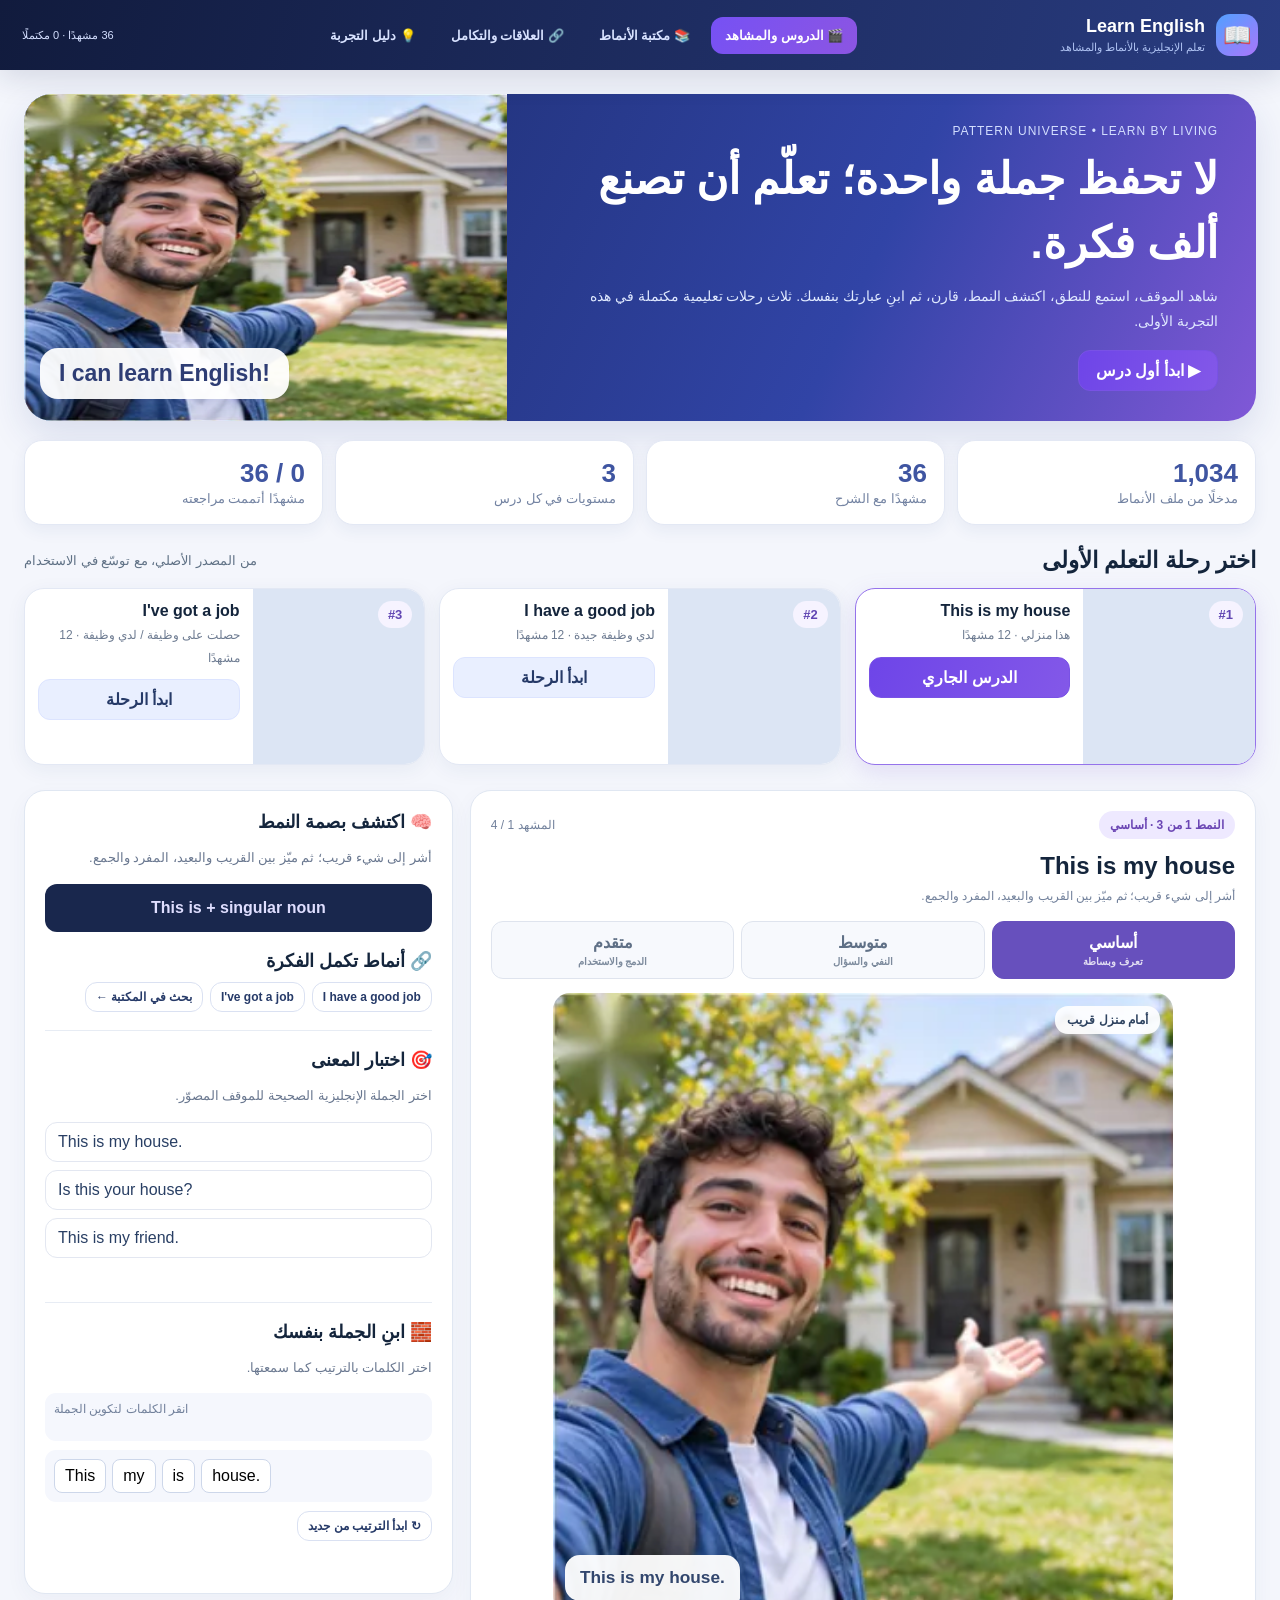
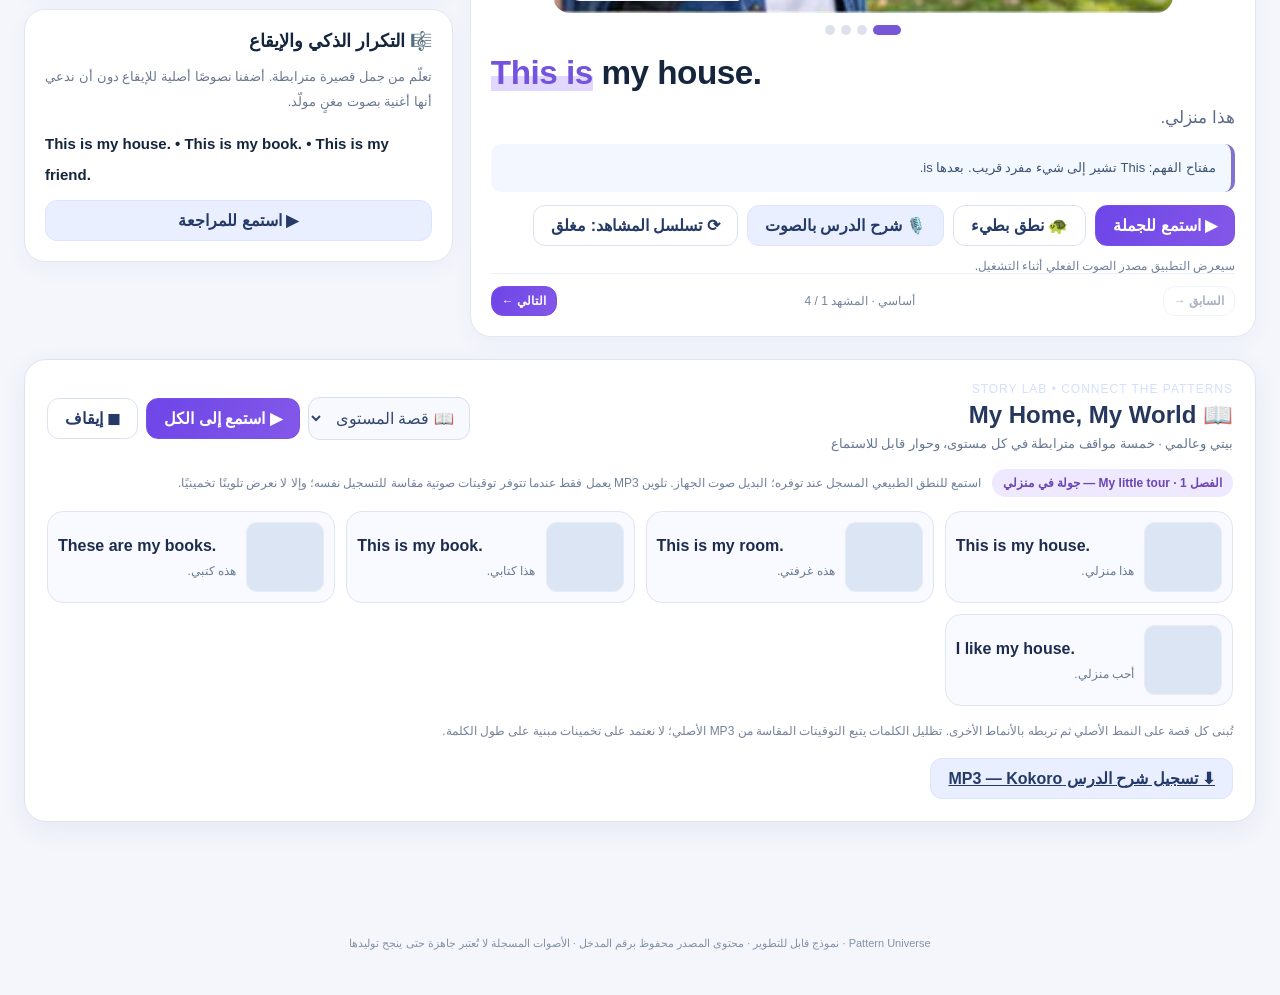
==== learn-english-preview/index.html @ 697a3b91 "Load offscreen reading assistant in public preview" ====
<!doctype html>
<html lang="ar" dir="rtl"><head><meta charset="utf-8"><meta name="viewport" content="width=device-width, initial-scale=1,viewport-fit=cover"><meta name="theme-color" content="#121d43"><meta name="description" content="Learn English through contextual scenes, grammar patterns and natural audio."><title>Learn English | عالم الأنماط والمشاهد</title><link rel="stylesheet" href="styles.css"><link rel="manifest" href="manifest.webmanifest"></head><body>
<header class="topbar"><div class="topinner"><div class="logo"><span class="logoIcon">📖</span><div><b>Learn English</b><small>تعلم الإنجليزية بالأنماط والمشاهد</small></div></div><nav class="nav" aria-label="التنقل"><button data-view="learn" class="active">🎬 الدروس والمشاهد</button><button data-view="catalog">📚 مكتبة الأنماط</button><button data-view="compare">🔗 العلاقات والتكامل</button><button data-view="guide">💡 دليل التجربة</button></nav><div class="headerStats" id="headerStats">نسخة تجريبية · 3 دروس</div></div></header>
<div class="layout">
<section id="view-learn"><div class="hero"><div class="heroText"><div class="kicker">PATTERN UNIVERSE • LEARN BY LIVING</div><h1>لا تحفظ جملة واحدة؛ تعلّم أن تصنع ألف فكرة.</h1><p>شاهد الموقف، استمع للنطق، اكتشف النمط، قارن، ثم ابنِ عبارتك بنفسك. ثلاث رحلات تعليمية مكتملة في هذه التجربة الأولى.</p><button id="heroStart" class="btn primary">▶ ابدأ أول درس</button></div><div class="heroImg"><div class="illus"></div></div></div>
<div class="stats"><div class="stat"><b id="sPatterns">1,034</b><small>مدخلًا من ملف الأنماط</small></div><div class="stat"><b>36</b><small>مشهدًا مع الشرح</small></div><div class="stat"><b>3</b><small>مستويات في كل درس</small></div><div class="stat"><b id="sProgress">0 / 36</b><small>مشهدًا أتممت مراجعته</small></div></div>
<div class="sectionTitle"><h2>اختر رحلة التعلم الأولى</h2><p>من المصدر الأصلي، مع توسّع في الاستخدام</p></div><div id="lessonCards" class="lessonCards"></div>
<section class="study" id="study"><div class="card"><div class="cardpad"><div class="head"><span class="pill" id="lessonBadge">النمط الأول</span><span id="sceneCount" class="muted">المشهد 1 / 4</span></div><h2 id="lessonTitle" lang="en" dir="ltr" style="text-align:right;margin:0 0 5px">This is my house</h2><p class="muted" id="lessonDescription" style="margin:0 0 13px">أشر إلى ما حولك باللغة الإنجليزية.</p>
<div class="depthtabs" id="depthTabs"></div>
<div class="sceneBox"><div class="sceneArt" id="sceneArt" role="img" aria-label="صورة واقعية من الموقف التعليمي"></div><div class="sceneLocation" id="sceneLocation"></div><div class="speechBubble" id="sceneBubble" lang="en"></div></div><div class="sceneDots" id="sceneDots"></div>
<div class="mainSentence" lang="en" dir="ltr" id="sentenceEn"></div><p class="translation" id="sentenceAr"></p><div class="tip" id="sentenceHint"></div>
<div class="actions"><button class="btn primary" id="sceneAudio">▶ استمع للجملة</button><button class="btn" id="slowAudio">🐢 نطق بطيء</button><button class="btn alt" id="explanationAudio">🎙️ شرح الدرس بالصوت</button><button class="btn" id="autoplay">⟳ تسلسل المشاهد: مغلق</button></div><section class="introReadAlong" id="introReadAlong" hidden><strong>🎙️ الشرح الإنجليزي — تابع كل كلمة أثناء الاستماع</strong><p id="explanationEn" lang="en" dir="ltr"></p></section><div class="muted" id="audioStatus" aria-live="polite">سيعرض التطبيق مصدر الصوت الفعلي أثناء التشغيل.</div>
<div class="stepNav"><button class="btn tiny" id="prevScene">السابق →</button><span id="stepLabel">اسمع ثم كوّن</span><button class="btn tiny primary" id="nextScene">← التالي</button></div></div></div>
<div class="rightSide"><section class="card cardpad"><h3>🧠 اكتشف بصمة النمط</h3><p id="lessonInfo"></p><div class="formula" id="formula"></div><h3>🔗 أنماط تكمل الفكرة</h3><div id="relationships" class="relationBox"></div><div class="divider"></div><h3>🎯 اختبار المعنى</h3><p>اختر الجملة الإنجليزية الصحيحة للموقف المصوّر.</p><div id="quiz" class="quizBtns"></div><div class="resultMsg" id="quizFeedback"></div><div class="divider"></div><h3>🧱 ابنِ الجملة بنفسك</h3><p>اختر الكلمات بالترتيب كما سمعتها.</p><div id="answerBank" class="answerBank"></div><div id="tokenBank" class="tokenBank"></div><button class="btn tiny" id="resetWords">↻ ابدأ الترتيب من جديد</button><div id="builderFeedback" class="resultMsg"></div></section><section class="card cardpad"><h3>🎼 التكرار الذكي والإيقاع</h3><p>تعلّم من جمل قصيرة مترابطة. أضفنا نصوصًا أصلية للإيقاع دون أن ندعي أنها أغنية بصوت مغنٍ مولّد.</p><div lang="en" dir="ltr" style="font-size:15px;font-weight:800;line-height:2.1" id="reviewLines"></div><button id="reviewAudio" class="btn alt" style="width:100%;margin-top:9px">▶ استمع للمراجعة</button></section></div>
</section>
<section class="storyJourney" id="storyJourney" aria-labelledby="storyHeading">
  <div class="storyHeader"><div><div class="kicker">STORY LAB • CONNECT THE PATTERNS</div><h2 id="storyHeading">📖 قصة النمط الحي</h2><p id="storySummary">اختر مشهدًا أو استمع إلى القصة كاملة.</p></div>
  <div class="storyTools"><select id="storyMode" aria-label="نوع النص"><option value="story">📖 قصة المستوى</option><option value="dialogue">🎭 حوار تفاعلي</option></select><button id="storyAll" class="btn primary">▶ استمع إلى الكل</button><button id="storyStop" class="btn" aria-label="إيقاف القصة">◼ إيقاف</button></div></div>
  <div class="storyInfo"><span id="storyChapter" class="pill">فصل القصة</span><span id="storyAudioState" class="muted">نستخدم تسجيلات Kokoro؛ تزامن الكلمة يُعرض فقط حين تتوفر توقيتات مستخرجة من الصوت الفعلي.</span></div>
  <div class="storyList" id="storyList"></div><p class="storyFoot">تُبنى كل قصة على النمط الأصلي ثم تربطه بالأنماط الأخرى. تظليل الكلمات يتبع التوقيتات المقاسة من MP3 الأصلي؛ لا نعتمد على تخمينات مبنية على طول الكلمة.</p>
  <div class="storyDownload"><a id="introDownload" class="btn alt" href="#" download>⬇ تسجيل شرح الدرس MP3 — Kokoro</a></div>
</section></section>
<section id="view-catalog" class="hidden"><div class="sectionTitle"><div><h2>📚 المكتبة الذكية للأنماط</h2><p>بحث بالكلمة أو القاعدة أو الرقم، وتصفية بالموضوع والعمق. التصنيف أولي وقابل للتصحيح.</p></div></div><div class="catalogTools"><input id="search" type="search" placeholder="اكتب: have, want, condition, رقم 20 ..." aria-label="ابحث عن جملة أو نمط"><select id="categorySelect" aria-label="التصنيف"><option value="">كل التصنيفات</option></select><select id="depthSelect" aria-label="العمق"><option value="">جميع مستويات العمق</option><option value="basic">أساسي</option><option value="intermediate">متوسط</option><option value="advanced">متقدم</option></select></div><div id="categoryChips" class="categoryChips"></div><div class="head"><label style="font-size:13px"><input type="checkbox" id="uniqueOnly"> إخفاء التكرارات المتطابقة</label><span id="resultCount" class="muted"></span></div><div id="catalogGrid" class="catalogGrid"></div><div style="margin:17px;text-align:center"><button id="showMore" class="btn">عرض المزيد من الأنماط</button></div></section>
<section id="view-compare" class="hidden"><div class="sectionTitle"><h2>🔗 شاهد كيف تتكامل الأنماط</h2><p>التراكيب ليست جزرًا منفصلة</p></div><div id="connectGrid" class="connectGrid"></div></section>
<section id="view-guide" class="hidden"><div class="sectionTitle"><h2>💡 كيف تستخدم التجربة؟</h2></div><div class="card cardpad"><h3>من الموقف إلى القدرة على التعبير</h3><p>ابدأ بمشهد أساسي، واستمع إلى الجملة والتفسير الإنجليزي، ثم انتقل إلى المستوى المتوسط لرؤية النفي والسؤال والمقارنة. في المستوى المتقدم تعرّف على دمج الأنماط في جمل أخرى. بعد ذلك افتح المكتبة للانتقال بحسب الكلمة المفتاحية أو التصنيف أو عمق الجملة.</p><p class="hintline">مهم: الدروس الثلاثة محتوى تعليمي مؤلف ومراجع مبدئيًا لهذه التجربة. أما مستويات العمق والوسوم في مكتبة المصدر كلها فهي آلية تقريبية وليست تصنيف CEFR معتمدًا. عند توليد مقاطع Kokoro عبر GitHub Actions، يستخدم التطبيق MP3 المسجل تلقائيًا؛ وإلى أن تتوفر، يستخدم صوت المتصفح ويصرّح بذلك.</p><h3>معايير إنتاج النسخة الكاملة</h3><p>كل نمط أصلي → أهداف وشرح مختصر → مشاهد متعددة مع صور بأبعاد ثابتة → فرق عن الأنماط المجاورة → أمثلة سياقية → مشهد محادثة → أسئلة واختبار إنتاج مستقل → مراجعة صوتية ثم تكرار متباعد.</p></div></section></div>
<footer class="footer">Pattern Universe · نموذج قابل للتطوير · محتوى المصدر محفوظ برقم المدخل · الأصوات المسجلة لا تُعتبر جاهزة حتى ينجح توليدها</footer>
<dialog id="patternDialog"><div class="dialogbody"><div class="head"><span class="pill" id="modalId"></span><button class="btn tiny" id="modalClose" aria-label="إغلاق">✕</button></div><h2 id="modalEn" lang="en"></h2><p id="modalRule"></p><div id="modalTags" class="categoryChips"></div><div id="modalNeighbors" class="relationBox" style="margin:10px 0 16px;display:block;line-height:2.5"></div><div class="actions"><button class="btn primary" id="modalSpeak">▶ استمع</button><button class="btn" id="modalRelated">🔗 اذهب للدرس المرتبط</button></div><p class="note">الشرح الإنجليزي في هذه النافذة من ملف المصدر الأصلي، وقد يحتاج تدقيقًا لغويًا.</p></div></dialog>
<div id="toast" role="status"></div><script src="assets/audio-bundles/this-basics.js"></script><script src="assets/audio-bundles/this-stories12.js"></script><script src="assets/audio-bundles/this-stories3-dialogue.js"></script><script src="assets/audio-bundles/have-basics.js"></script><script src="assets/audio-bundles/have-stories12.js"></script><script src="assets/audio-bundles/have-stories3-dialogue.js"></script><script src="assets/audio-bundles/got-basics.js"></script><script src="assets/audio-bundles/got-stories12.js"></script><script src="assets/audio-bundles/got-stories3-dialogue.js"></script><script defer src="readalong-assist.js"></script><script type="module" src="app.js"></script></body></html>
---- learn-english-preview/styles.css ----
:root{--bg:#f4f6fc;--ink:#14253c;--sub:#5f7185;--navy:#121d43;--purple:#7148ee;--blue:#4779f5;--line:#e3e8f4;--mint:#e5f9ee;--gold:#fff2cd}
*{box-sizing:border-box}html{scroll-behavior:smooth}body{margin:0;background:var(--bg);font-family:Tahoma,'Segoe UI',Arial,sans-serif;color:var(--ink)}button,input,select{font:inherit}button{cursor:pointer}button:disabled{opacity:.4;cursor:not-allowed}button:focus-visible,input:focus-visible,select:focus-visible{outline:3px solid #82bcfc;outline-offset:3px}a{color:inherit}p{line-height:1.85}.topbar{background:linear-gradient(105deg,#111b3d,#293c81);color:#fff;position:sticky;top:0;z-index:50;box-shadow:0 8px 30px #15264c24}.topinner{max-width:1470px;margin:auto;display:flex;align-items:center;gap:18px;min-height:70px;padding:8px 22px}.logo{display:flex;gap:11px;align-items:center;white-space:nowrap}.logoIcon{display:grid;place-items:center;background:linear-gradient(140deg,#51a0ff,#aa76fb);width:42px;height:42px;border-radius:14px;font-size:23px}.logo b{font-size:18px;display:block}.logo small{font-size:11px;color:#adc1f1}.nav{display:flex;gap:7px;flex:1;justify-content:center;flex-wrap:wrap}.nav button{color:#d8e2ff;background:transparent;border:0;padding:11px 14px;border-radius:12px;font-size:13px;font-weight:700}.nav button.active,.nav button:hover{background:linear-gradient(120deg,#7651f4,#8c55e2);color:white}.headerStats{font-size:11px;color:#d4dfff;text-align:center}.layout{max-width:1440px;margin:auto;padding:24px 24px 85px}.hero{display:grid;grid-template-columns:1.2fr .8fr;gap:25px;border-radius:28px;background:linear-gradient(115deg,#17275d,#3144a6 67%,#8058d7);color:white;overflow:hidden;min-height:225px;margin-bottom:19px;box-shadow:0 15px 37px #23368a20}.heroText{padding:30px 38px}.kicker{font-size:12px;letter-spacing:1px;color:#d4dfff}.hero h1{font-size:clamp(27px,3.6vw,44px);line-height:1.45;margin:9px 0}.hero p{margin:4px 0 15px;color:#e0eaff;font-size:14px}.heroImg{position:relative;overflow:hidden;min-height:170px;background:linear-gradient(140deg,#8f84e6,#8cb5ec)}.heroImg:after{content:'I can learn English!';position:absolute;bottom:22px;left:16px;padding:12px 19px;font-size:23px;font-weight:900;background:#fffffff0;color:#2e3d74;border-radius:18px;box-shadow:0 12px 30px #283b8b39;direction:ltr}.heroImg .illus{width:100%;height:100%;background-image:url('assets/scenes.svg');background-size:400% 300%;background-position:0% 0%}.btn{border:1px solid #dae1f2;background:#fff;padding:10px 17px;border-radius:12px;color:#263a68;font-weight:700;display:inline-flex;align-items:center;justify-content:center;gap:7px;transition:transform .15s,background .15s}.btn:hover{transform:translateY(-1px);background:#f1f4fe}.btn.primary{background:linear-gradient(110deg,#6e45e8,#8358e8);color:white;border-color:#7952e5}.btn.alt{background:#e9efff;border-color:#dce4ff}.btn.tiny{padding:7px 10px;font-size:12px}.btn.on{background:#e7faef;border-color:#64c59c;color:#20634b}.stats{display:grid;grid-template-columns:repeat(4,1fr);gap:12px;margin-bottom:22px}.stat{background:#fff;border:1px solid var(--line);border-radius:18px;padding:17px;box-shadow:0 6px 16px #273d7810}.stat b{font-size:26px;display:block;color:#3f55a1}.stat small{color:#7383a2}.sectionTitle{display:flex;justify-content:space-between;gap:12px;align-items:center;margin:22px 0 14px}.sectionTitle h2{font-size:23px;margin:0}.sectionTitle p{margin:0;color:var(--sub);font-size:13px}.lessonCards{display:grid;grid-template-columns:repeat(3,1fr);gap:14px;margin-bottom:25px}.lessonCard{background:#fff;border:1px solid var(--line);border-radius:20px;overflow:hidden;transition:.2s;box-shadow:0 5px 20px #253e7410}.lessonCard.active{border-color:#9573eb;box-shadow:0 8px 25px #8767cf2c}.lessonCard:hover{transform:translateY(-2px)}.lessonCard .thumb{height:130px;background-image:url('assets/scenes.svg');background-size:400% 300%;position:relative}.lessonCard .n{position:absolute;top:12px;right:12px;background:#f6f3ff;color:#6146b3;border-radius:999px;padding:6px 10px;font-size:13px;font-weight:900}.lessonCard .copy{padding:14px 17px}.lessonCard b{font-size:18px;display:block;direction:ltr;text-align:right}.lessonCard p{margin:4px 0 10px;color:#6d7b91;font-size:12px}.lessonCard button{width:100%}.study{display:grid;grid-template-columns:minmax(0,1.32fr) minmax(315px,.72fr);gap:17px;align-items:start}.card{background:#fff;border:1px solid #e0e7f2;border-radius:21px;overflow:hidden;box-shadow:0 7px 22px #263e6f0b}.cardpad{padding:20px}.head{display:flex;justify-content:space-between;gap:10px;align-items:center;flex-wrap:wrap;margin-bottom:13px}.pill{background:#eee9ff;color:#6b46b4;font-size:12px;font-weight:900;padding:7px 11px;border-radius:999px}.muted{color:#71809b;font-size:12px}.depthtabs{display:grid;grid-template-columns:repeat(3,1fr);gap:7px;margin:0 0 14px}.depthtabs button{border:1px solid #dfe4ee;background:#f7f9fd;color:#5f7086;border-radius:12px;padding:11px 8px;font-weight:900}.depthtabs button.active{background:#6750bd;color:white;border-color:#6750bd}.depthtabs button small{display:block;margin-top:4px;font-size:10px;opacity:.8}.sceneBox{position:relative;overflow:hidden;border-radius:17px;aspect-ratio:3/2;background:#dde5f6}.sceneArt{background-image:url('assets/scenes.svg');background-size:400% 300%;width:100%;height:100%;transition:background-position .35s}.speechBubble{position:absolute;bottom:12px;left:12px;max-width:74%;padding:10px 15px;border-radius:15px 15px 3px 15px;background:#fffffff2;color:#32466d;font-size:clamp(13px,1.35vw,19px);font-weight:900;direction:ltr;box-shadow:0 6px 20px #1023423a;line-height:1.5}.sceneLocation{position:absolute;top:13px;right:13px;background:#ffffffe8;color:#2f4461;padding:7px 12px;border-radius:13px;font-size:12px;font-weight:800}.sceneDots{display:flex;gap:6px;justify-content:center;margin:12px 0}.sceneDots button{border:0;background:#dce1ec;width:10px;height:10px;border-radius:999px;padding:0}.sceneDots button.active{background:#7757d8;width:28px}.mainSentence{font-size:clamp(23px,2.6vw,34px);line-height:1.55;font-weight:900;direction:ltr;text-align:left;margin:6px 0 4px;letter-spacing:-.5px}.focus{color:#7453de;background:linear-gradient(transparent 60%,#e2d7ff 60%)}.translation{color:#5d6b89;font-size:17px;margin:0 0 10px}.tip{background:#f3f7ff;border-right:4px solid #8272d2;padding:12px 15px;border-radius:10px;line-height:1.9;color:#3e5372;font-size:13px}.actions{display:flex;flex-wrap:wrap;gap:9px;margin:13px 0}.stepNav{display:flex;justify-content:space-between;align-items:center;gap:10px;border-top:1px solid #ebeff7;padding-top:12px}.stepNav span{font-size:12px;color:#7585a0}.rightSide{display:grid;gap:15px}.rightSide h3{font-size:18px;margin:0 0 10px}.rightSide p{font-size:13px;color:#6a7890;line-height:1.9}.formula{direction:ltr;text-align:center;padding:15px;background:#19274d;color:#dfdeff;border-radius:12px;font-weight:800;margin:8px 0 18px}.relationBox{display:flex;flex-wrap:wrap;gap:7px}.relationBox button{font-size:13px}.divider{height:1px;background:#e7ecf4;margin:18px 0}.quizBtns{display:grid;gap:8px}.quizBtns button{text-align:left;direction:ltr;border:1px solid #e3e7f1;border-radius:12px;padding:10px 12px;background:white;color:#293f64}.quizBtns button.good{background:#e8fbee;border-color:#56b889}.quizBtns button.bad{background:#fff0ed;border-color:#da8077}.tokenBank,.answerBank{min-height:48px;display:flex;flex-wrap:wrap;gap:6px;direction:ltr;padding:9px;border-radius:11px;background:#f5f7fd;margin-bottom:9px}.tokenBank button,.answerBank button{border:1px solid #cdd7ea;background:white;border-radius:8px;padding:7px 10px;direction:ltr}.answerBank button{background:#e5f8ed}.resultMsg{min-height:20px;color:#22865d;font-size:13px;font-weight:800;margin:6px 0}.catalogTools{display:grid;grid-template-columns:2fr repeat(2,1fr);gap:12px}.catalogTools select,.catalogTools input{width:100%;padding:13px 15px;border:1px solid #d8dfee;border-radius:13px;background:#fff;color:#304364}.categoryChips{display:flex;gap:7px;flex-wrap:wrap;margin:13px 0}.categoryChips button{border:1px solid #dfe5f2;background:#fff;border-radius:100px;font-size:12px;padding:8px 13px;color:#506587}.categoryChips button.active{background:#6f4edb;color:white;border-color:#6f4edb}.catalogGrid{display:grid;grid-template-columns:repeat(2,1fr);gap:12px}.patternItem{background:#fff;border:1px solid #e1e7f3;border-radius:17px;padding:15px;display:grid;gap:7px}.patternItem h3{font-size:17px;direction:ltr;text-align:left;margin:0}.patternItem p{margin:0;color:#71809a;font-size:12px;line-height:1.65}.patternItem .tags{display:flex;flex-wrap:wrap;gap:5px}.patternItem .tags span{padding:4px 7px;border-radius:8px;background:#f0f2fa;font-size:10px;color:#526282}.patternItem .buttons{display:flex;gap:7px;flex-wrap:wrap;margin-top:5px}.deepTag{display:inline-block;font-size:10px;border-radius:12px;padding:3px 9px;background:#e8f8f1;color:#276b51}.deepTag.advanced{background:#f5eafa;color:#784490}.deepTag.intermediate{background:#fff2d5;color:#8b6a1c}.empty{text-align:center;padding:50px;color:#74839b;background:white;border:1px dashed #c5d0e4;border-radius:16px}.connectGrid{display:grid;grid-template-columns:repeat(3,1fr);gap:14px}.connectItem{background:white;padding:23px;border:1px solid var(--line);border-radius:18px}.connectItem .equation{direction:ltr;text-align:center;font-size:18px;font-weight:900;margin:16px 0;color:#654fc8}.connectItem p{font-size:13px;color:#62718a}.hidden{display:none!important}dialog{border:1px solid #d6ddf2;border-radius:19px;padding:0;width:min(650px,calc(100vw - 26px));box-shadow:0 25px 100px #1626505e}dialog::backdrop{background:#13254991}.dialogbody{padding:26px}dialog h2{margin:0 0 6px;direction:ltr;text-align:left;font-size:22px}.note{font-size:12px;color:#7b879d}.hintline{background:#fff7e3;padding:13px;border-radius:12px;color:#796534;font-size:12px;line-height:1.85}.footer{max-width:1440px;margin:auto;padding:0 24px 45px;text-align:center;color:#8492a7;font-size:11px}#toast{position:fixed;z-index:101;bottom:22px;left:50%;transform:translateX(-50%);background:#182b53;color:white;border-radius:13px;padding:12px 20px;box-shadow:0 10px 30px #14254a4d;display:none;max-width:90vw}#toast.show{display:block}@media(max-width:1000px){.nav button{padding:9px 10px}.study{grid-template-columns:1fr}.catalogGrid{grid-template-columns:1fr}.hero{grid-template-columns:1fr .5fr}}@media(max-width:680px){.topinner{padding:9px 12px;gap:8px;flex-wrap:wrap}.logo b{font-size:15px}.logo small{font-size:9px}.headerStats{margin-right:auto}.nav{order:3;width:100%;flex-wrap:nowrap;overflow-x:auto;justify-content:flex-start}.nav button{white-space:nowrap;font-size:11px;padding:9px 11px}.layout{padding:12px 12px 60px}.hero{grid-template-columns:1fr;margin-bottom:12px;min-height:0}.heroText{padding:22px}.hero h1{font-size:26px}.heroImg{height:140px;min-height:140px}.stats{grid-template-columns:repeat(2,1fr);gap:8px}.stat{padding:12px}.stat b{font-size:23px}.lessonCards{grid-template-columns:1fr;gap:10px}.lessonCard{display:grid;grid-template-columns:115px 1fr;min-height:115px}.lessonCard .thumb{height:100%}.lessonCard .copy{padding:12px}.lessonCard b{font-size:15px}.sectionTitle h2{font-size:18px}.sectionTitle p{font-size:10px}.cardpad{padding:15px}.mainSentence{font-size:23px}.sceneBox{aspect-ratio:3/2}.speechBubble{font-size:13px;max-width:77%}.catalogTools{grid-template-columns:1fr 1fr}.catalogTools input{grid-column:1/-1}.connectGrid{grid-template-columns:1fr}.actions .btn{flex:1;font-size:12px;padding:11px 8px}.card h3{font-size:17px}.footer{padding:0 12px 28px}}

.keywordRow{padding-top:2px}.keyChip{font:inherit;font-size:11px;background:#f7edff;border:1px solid #e6d9fc;color:#6142a4;border-radius:8px;padding:5px 8px;direction:ltr}.keyChip:hover{background:#e9defc}.relationBox [data-neighbor]{margin:3px 3px}


/* Story Studio v2 */
.storyJourney{margin:22px 0 30px;background:#fff;border:1px solid #dce3f1;border-radius:22px;box-shadow:0 8px 28px #20335a10;padding:22px}
.storyHeader{display:flex;gap:14px;justify-content:space-between;align-items:center;flex-wrap:wrap}
.storyHeader h2{margin:5px 0 4px;font-size:24px;color:#26375e}
.storyHeader p{margin:0;color:#66768e;font-size:13px;line-height:1.7}
.storyTools{display:flex;align-items:center;gap:8px;flex-wrap:wrap}
.storyTools select{border:1px solid #d8def0;border-radius:12px;padding:11px;font:inherit;color:#34456f;background:#f8f9fe}
.storyInfo{display:flex;gap:11px;align-items:center;flex-wrap:wrap;margin:14px 0}
.storyList{display:grid;grid-template-columns:repeat(auto-fit,minmax(240px,1fr));gap:11px}
.storyLine{display:flex;gap:10px;align-items:center;text-align:right;border:1px solid #dfe5f1;border-radius:16px;padding:10px;background:#f9faff;color:#1d2c4d;cursor:pointer;transition:background .2s,box-shadow .2s;font-family:inherit;min-height:92px}
.storyLine:hover{background:#f2eeff;border-color:#a996dc}
.storyLine.playing{border-color:#7d62c7;background:#f0eaff;box-shadow:0 4px 18px #6e4db326}
.storyMini{flex:0 0 78px;height:70px;border-radius:11px;background-image:url('assets/scenes.svg');background-size:400% 300%;background-color:#d9e4f5}
.storyText{flex:1;min-width:0;display:grid;gap:4px}
.storyEnglish{direction:ltr;text-align:left;font-size:16px;font-weight:800;line-height:1.6}
.storyArabic{color:#687b92;font-size:12px;line-height:1.65}
.storySpeaker{color:#7655c2;font-size:11px;font-weight:900}
.speakingWord{color:#6f42c1;background:#e5d9ff;border-radius:4px;padding:0 2px;box-shadow:0 0 0 2px #e5d9ff}
.storyFoot{font-size:12px;color:#768399;line-height:1.8;margin:15px 0}
.storyDownload{display:flex;gap:10px;flex-wrap:wrap}
@media(max-width:680px){.storyJourney{padding:13px;margin:14px 0}.storyHeader h2{font-size:20px}.storyTools{width:100%}.storyTools select{flex:1}.storyList{grid-template-columns:1fr}.storyMini{flex-basis:68px;height:64px}}

/* Photo-first learning: real situations, with original SVG available offline. */
.heroImg .illus{background-image:url('assets/real-scenes/this-scenes.webp'),url('assets/scenes.svg');background-size:400% 300%,400% 300%;background-position:0% 0%,0% 0%;background-repeat:no-repeat}
.sceneArt{cursor:pointer;transition:transform .45s ease,filter .45s ease;transform-origin:center;filter:saturate(1.08)}
.sceneArt:hover,.sceneArt:focus-visible{transform:scale(1.035);filter:saturate(1.16)}
.sceneBox:focus-within{outline:3px solid #7f66d8;outline-offset:2px}
.storyMini{background-color:#d9e4f5;box-shadow:inset 0 0 0 1px #ffffff50}
.speakingWord{color:#1d2d52!important;background:#ffdb58!important;border-radius:7px;box-shadow:0 2px 0 #e3a93d80;padding:0 .06em;transition:background .06s linear}

/* Original self-hosted scene atlas: each cell is a square 348px WebP portrait.
   Preserve the intrinsic aspect ratio on teaching scenes; no distorted faces. */
.sceneBox{aspect-ratio:1 / 1;max-width:620px;margin-inline:auto}
.sceneArt{background-color:#dde5f6;image-rendering:auto}
.lessonCard .thumb,.storyMini{background-color:#dce5f4;image-rendering:auto}
@media(min-width:681px){
 .lessonCard{display:grid;grid-template-columns:minmax(120px,43%) minmax(0,1fr);align-items:stretch}
 .lessonCard .thumb{height:175px}
 .lessonCard .copy{padding:13px}
 .lessonCard .copy b{font-size:16px}
}
@media(max-width:680px){
 .sceneBox{aspect-ratio:1 / 1;max-width:100%}
 .lessonCard .thumb{height:100%}
}

/* Same-recording synchronized English explanation and scene bubble */
.introReadAlong{padding:13px 16px;background:#f3f6ff;border:1px solid #d9e2fa;border-radius:14px;margin:10px 0}
.introReadAlong strong{font-size:12px;color:#3c4f80}
.introReadAlong p{font-size:16px;line-height:2.1;font-weight:650;color:#263a66;max-height:200px;overflow-y:auto;margin:7px 0 0}
.sceneBox .speechBubble .speakingWord{color:#1d2d52!important;background:#ffdb58!important}
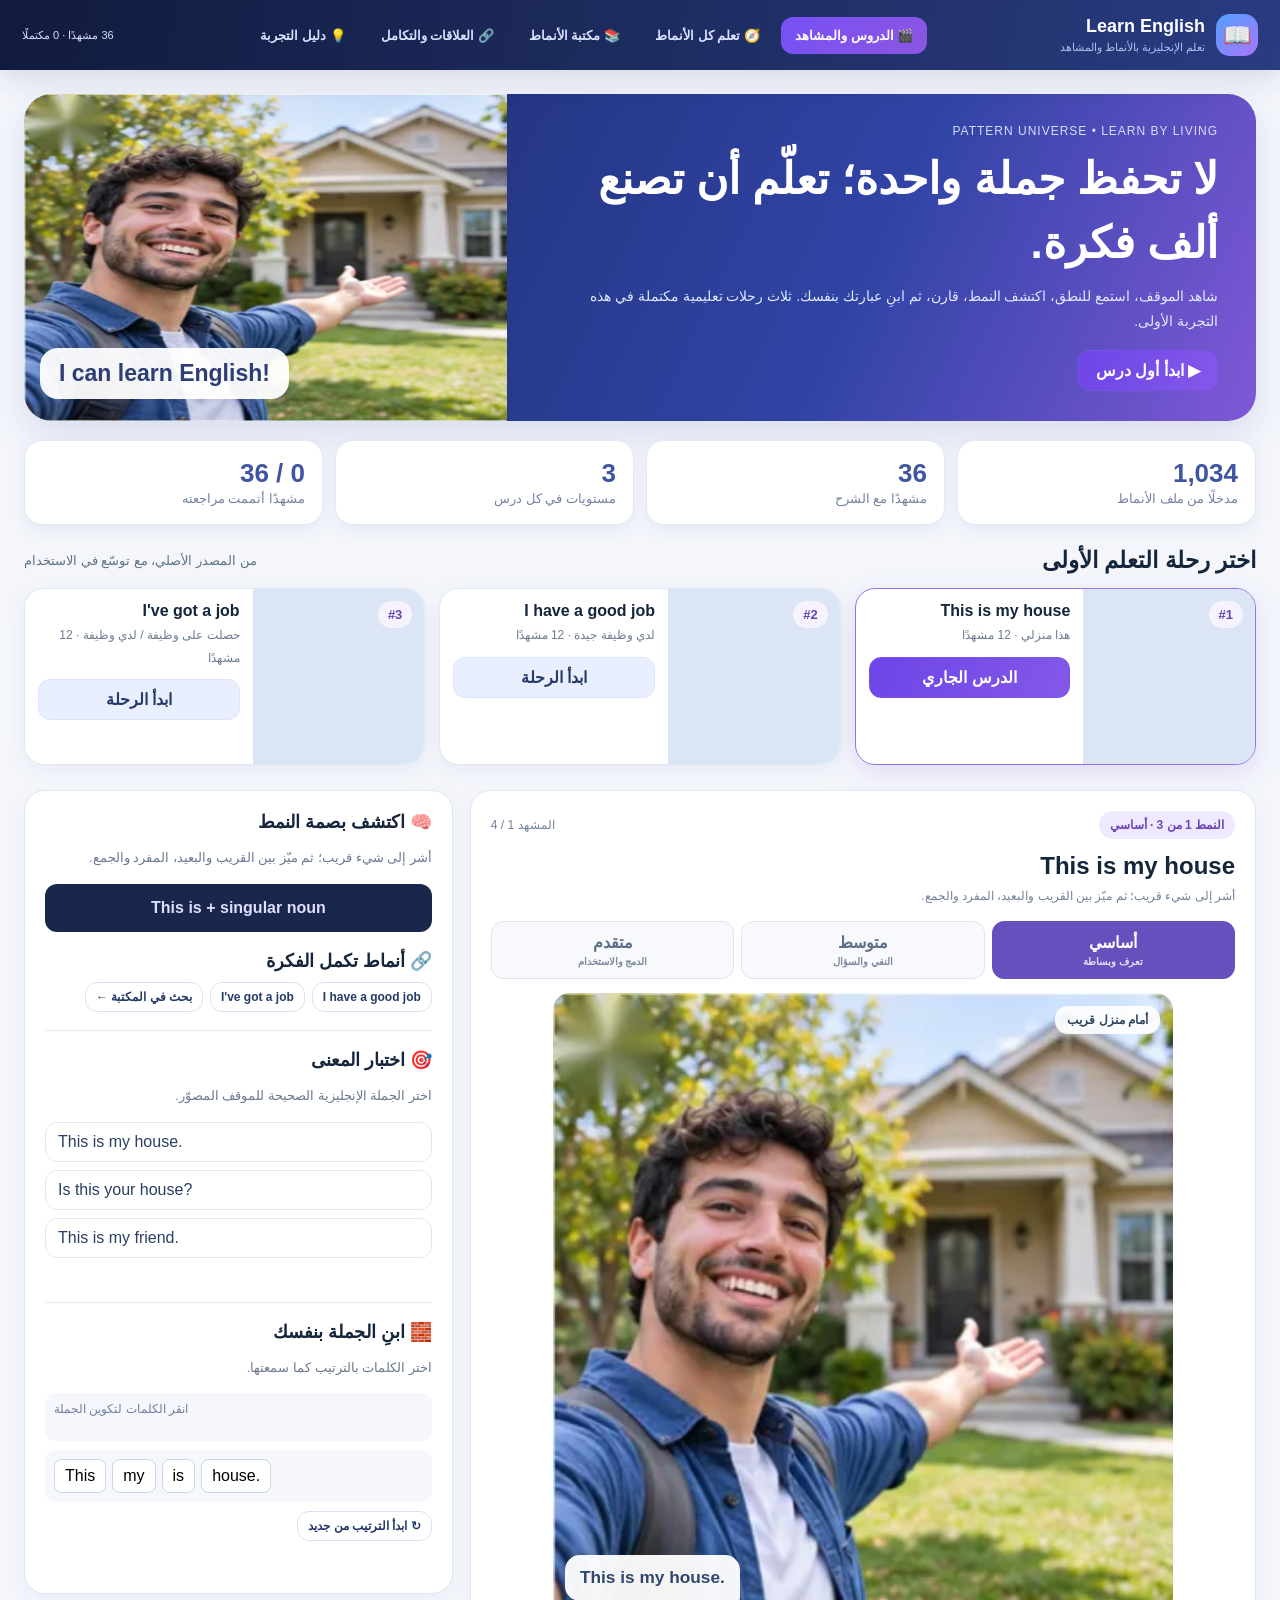
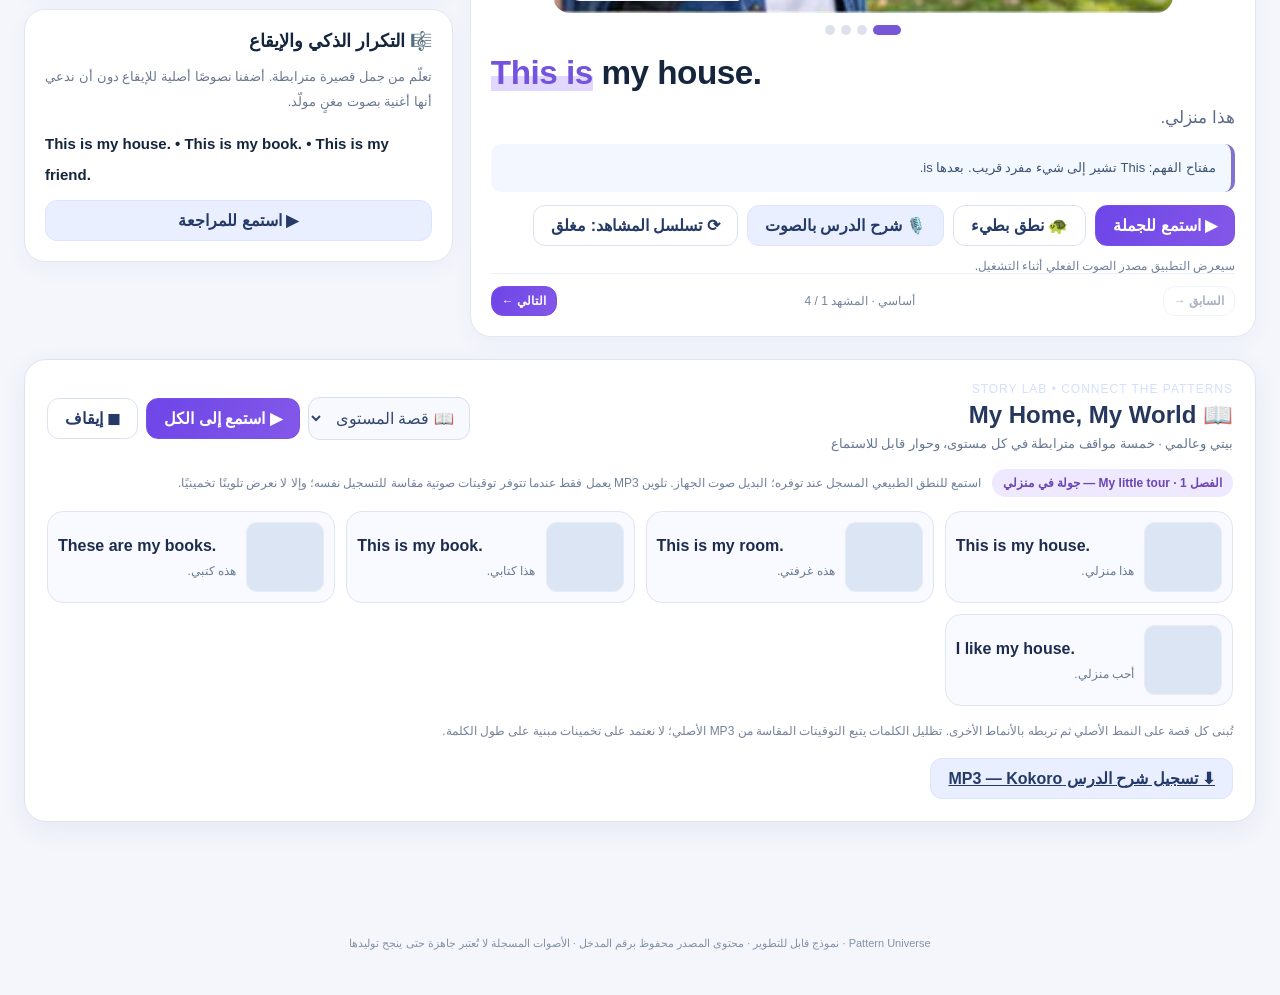
==== commit 90fa03d4: "Publish full 1034-pattern guided learning and offscreen synchronized reading" ====
--- a/learn-english-preview/index.html
+++ b/learn-english-preview/index.html
@@ -1,6 +1,6 @@
 <!doctype html>
 <html lang="ar" dir="rtl"><head><meta charset="utf-8"><meta name="viewport" content="width=device-width, initial-scale=1,viewport-fit=cover"><meta name="theme-color" content="#121d43"><meta name="description" content="Learn English through contextual scenes, grammar patterns and natural audio."><title>Learn English | عالم الأنماط والمشاهد</title><link rel="stylesheet" href="styles.css"><link rel="manifest" href="manifest.webmanifest"></head><body>
-<header class="topbar"><div class="topinner"><div class="logo"><span class="logoIcon">📖</span><div><b>Learn English</b><small>تعلم الإنجليزية بالأنماط والمشاهد</small></div></div><nav class="nav" aria-label="التنقل"><button data-view="learn" class="active">🎬 الدروس والمشاهد</button><button data-view="catalog">📚 مكتبة الأنماط</button><button data-view="compare">🔗 العلاقات والتكامل</button><button data-view="guide">💡 دليل التجربة</button></nav><div class="headerStats" id="headerStats">نسخة تجريبية · 3 دروس</div></div></header>
+<header class="topbar"><div class="topinner"><div class="logo"><span class="logoIcon">📖</span><div><b>Learn English</b><small>تعلم الإنجليزية بالأنماط والمشاهد</small></div></div><nav class="nav" aria-label="التنقل"><button data-view="learn" class="active">🎬 الدروس والمشاهد</button><button data-view="paths">🧭 تعلم كل الأنماط</button><button data-view="catalog">📚 مكتبة الأنماط</button><button data-view="compare">🔗 العلاقات والتكامل</button><button data-view="guide">💡 دليل التجربة</button></nav><div class="headerStats" id="headerStats">نسخة تجريبية · 3 دروس</div></div></header>
 <div class="layout">
 <section id="view-learn"><div class="hero"><div class="heroText"><div class="kicker">PATTERN UNIVERSE • LEARN BY LIVING</div><h1>لا تحفظ جملة واحدة؛ تعلّم أن تصنع ألف فكرة.</h1><p>شاهد الموقف، استمع للنطق، اكتشف النمط، قارن، ثم ابنِ عبارتك بنفسك. ثلاث رحلات تعليمية مكتملة في هذه التجربة الأولى.</p><button id="heroStart" class="btn primary">▶ ابدأ أول درس</button></div><div class="heroImg"><div class="illus"></div></div></div>
 <div class="stats"><div class="stat"><b id="sPatterns">1,034</b><small>مدخلًا من ملف الأنماط</small></div><div class="stat"><b>36</b><small>مشهدًا مع الشرح</small></div><div class="stat"><b>3</b><small>مستويات في كل درس</small></div><div class="stat"><b id="sProgress">0 / 36</b><small>مشهدًا أتممت مراجعته</small></div></div>
@@ -20,9 +20,33 @@
   <div class="storyList" id="storyList"></div><p class="storyFoot">تُبنى كل قصة على النمط الأصلي ثم تربطه بالأنماط الأخرى. تظليل الكلمات يتبع التوقيتات المقاسة من MP3 الأصلي؛ لا نعتمد على تخمينات مبنية على طول الكلمة.</p>
   <div class="storyDownload"><a id="introDownload" class="btn alt" href="#" download>⬇ تسجيل شرح الدرس MP3 — Kokoro</a></div>
 </section></section>
+<section id="view-paths" class="hidden">
+<div class="sectionTitle"><div><h2>🧭 مسارات تعلم جميع الأنماط</h2><p>مكتبة المصدر كاملة، مع فصل الدروس المصورة المسجلة عن المحتوى الذي لا يزال قيد الإنتاج</p></div></div>
+<div class="patternPathMetrics"><span>📚 <b>1,034</b> مدخلًا مصدرًا</span><span>🧠 <b>15</b> تصنيفًا أوليًا</span><span>🎬 <b>3</b> دروس مصورة ومزامنة</span></div>
+<p class="patternNotice">هذه تصنيفات عمل أولية مستمدة من الملف المرجعي وليست مستويات CEFR معتمدة. المحتوى غير المكتمل يتيح التعلم بالنص ونطق المتصفح دون ادعاء أنه تسجيل احترافي متزامن.</p>
+<div class="pathCategories" id="pathCategories"></div>
+<div class="patternLearningGrid">
+<aside class="patternIndexPane">
+<div class="patternSearchTools"><input id="pathSearch" type="search" placeholder="ابحث بالعبارة أو القاعدة أو الرقم" aria-label="بحث الأنماط"><select id="pathDepth" aria-label="عمق النمط"><option value="">كل المستويات</option><option value="basic">أساسي</option><option value="intermediate">متوسط</option><option value="advanced">متقدم</option></select><select id="pathShow" aria-label="المراجعة"><option value="all">الكل</option><option value="pending">لم يُراجع</option><option value="mastered">تمت المراجعة</option></select></div>
+<label class="patternUnique"><input id="pathUnique" type="checkbox" checked> إخفاء مدخلات المصدر المكررة في القائمة</label>
+<div id="pathCount" class="muted"></div>
+<div class="patternItems" id="patternItems"></div><button id="pathShowMore" class="btn" type="button">عرض المزيد</button>
+</aside>
+<article class="patternLessonPane">
+<div class="head"><span id="patternNumber" class="pill"></span><span id="patternMediaStatus" class="muted"></span></div>
+<div class="patternScene"><div id="patternPhoto" class="patternScenePhoto"></div><div id="patternPlaceholder" class="patternScenePlaceholder"><span>📖</span><strong>تصنيف النمط</strong><small>المشهد الواقعي قيد الإعداد</small></div></div>
+<p lang="en" dir="ltr" class="patternSentence" id="patternSentence"></p>
+<div class="patternLearnTags"><span id="patternCategory"></span><span id="patternDepth"></span><span id="patternDuplicate"></span></div>
+<p class="patternExplanation" id="patternRule"></p>
+<div class="patternStudyActions"><button id="patternPlay" type="button" class="btn primary">🔊 استمع إلى العبارة</button><button id="patternStop" type="button" class="btn">◼ إيقاف</button><button id="patternMaster" type="button" class="btn alt">✓ أتممت مراجعة النمط</button></div>
+<p class="muted" id="patternVoiceStatus" aria-live="polite">اضغط للاستماع</p>
+<div class="divider"></div><h3>🧱 ابنِ العبارة بنفسك</h3><p>اختر الكلمات بالترتيب الصحيح، ثم قارن النتيجة بالنمط الأصلي.</p><div id="patternAnswer" class="answerBank"></div><div id="patternTokens" class="tokenBank"></div><p id="patternPracticeStatus" class="patternPracticeStatus" aria-live="polite"></p><button id="patternReset" class="btn tiny" type="button">↻ إعادة التدريب</button>
+<div class="divider"></div><h3>🔗 أنماط مرتبطة من المصدر</h3><div id="patternRelated" class="patternRelated"></div><div class="stepNav patternPager"><button type="button" id="patternPrev" class="btn">السابق</button><button type="button" id="patternNext" class="btn primary">التالي</button></div>
+</article>
+</div></section>
 <section id="view-catalog" class="hidden"><div class="sectionTitle"><div><h2>📚 المكتبة الذكية للأنماط</h2><p>بحث بالكلمة أو القاعدة أو الرقم، وتصفية بالموضوع والعمق. التصنيف أولي وقابل للتصحيح.</p></div></div><div class="catalogTools"><input id="search" type="search" placeholder="اكتب: have, want, condition, رقم 20 ..." aria-label="ابحث عن جملة أو نمط"><select id="categorySelect" aria-label="التصنيف"><option value="">كل التصنيفات</option></select><select id="depthSelect" aria-label="العمق"><option value="">جميع مستويات العمق</option><option value="basic">أساسي</option><option value="intermediate">متوسط</option><option value="advanced">متقدم</option></select></div><div id="categoryChips" class="categoryChips"></div><div class="head"><label style="font-size:13px"><input type="checkbox" id="uniqueOnly"> إخفاء التكرارات المتطابقة</label><span id="resultCount" class="muted"></span></div><div id="catalogGrid" class="catalogGrid"></div><div style="margin:17px;text-align:center"><button id="showMore" class="btn">عرض المزيد من الأنماط</button></div></section>
 <section id="view-compare" class="hidden"><div class="sectionTitle"><h2>🔗 شاهد كيف تتكامل الأنماط</h2><p>التراكيب ليست جزرًا منفصلة</p></div><div id="connectGrid" class="connectGrid"></div></section>
 <section id="view-guide" class="hidden"><div class="sectionTitle"><h2>💡 كيف تستخدم التجربة؟</h2></div><div class="card cardpad"><h3>من الموقف إلى القدرة على التعبير</h3><p>ابدأ بمشهد أساسي، واستمع إلى الجملة والتفسير الإنجليزي، ثم انتقل إلى المستوى المتوسط لرؤية النفي والسؤال والمقارنة. في المستوى المتقدم تعرّف على دمج الأنماط في جمل أخرى. بعد ذلك افتح المكتبة للانتقال بحسب الكلمة المفتاحية أو التصنيف أو عمق الجملة.</p><p class="hintline">مهم: الدروس الثلاثة محتوى تعليمي مؤلف ومراجع مبدئيًا لهذه التجربة. أما مستويات العمق والوسوم في مكتبة المصدر كلها فهي آلية تقريبية وليست تصنيف CEFR معتمدًا. عند توليد مقاطع Kokoro عبر GitHub Actions، يستخدم التطبيق MP3 المسجل تلقائيًا؛ وإلى أن تتوفر، يستخدم صوت المتصفح ويصرّح بذلك.</p><h3>معايير إنتاج النسخة الكاملة</h3><p>كل نمط أصلي → أهداف وشرح مختصر → مشاهد متعددة مع صور بأبعاد ثابتة → فرق عن الأنماط المجاورة → أمثلة سياقية → مشهد محادثة → أسئلة واختبار إنتاج مستقل → مراجعة صوتية ثم تكرار متباعد.</p></div></section></div>
 <footer class="footer">Pattern Universe · نموذج قابل للتطوير · محتوى المصدر محفوظ برقم المدخل · الأصوات المسجلة لا تُعتبر جاهزة حتى ينجح توليدها</footer>
-<dialog id="patternDialog"><div class="dialogbody"><div class="head"><span class="pill" id="modalId"></span><button class="btn tiny" id="modalClose" aria-label="إغلاق">✕</button></div><h2 id="modalEn" lang="en"></h2><p id="modalRule"></p><div id="modalTags" class="categoryChips"></div><div id="modalNeighbors" class="relationBox" style="margin:10px 0 16px;display:block;line-height:2.5"></div><div class="actions"><button class="btn primary" id="modalSpeak">▶ استمع</button><button class="btn" id="modalRelated">🔗 اذهب للدرس المرتبط</button></div><p class="note">الشرح الإنجليزي في هذه النافذة من ملف المصدر الأصلي، وقد يحتاج تدقيقًا لغويًا.</p></div></dialog>
-<div id="toast" role="status"></div><script src="assets/audio-bundles/this-basics.js"></script><script src="assets/audio-bundles/this-stories12.js"></script><script src="assets/audio-bundles/this-stories3-dialogue.js"></script><script src="assets/audio-bundles/have-basics.js"></script><script src="assets/audio-bundles/have-stories12.js"></script><script src="assets/audio-bundles/have-stories3-dialogue.js"></script><script src="assets/audio-bundles/got-basics.js"></script><script src="assets/audio-bundles/got-stories12.js"></script><script src="assets/audio-bundles/got-stories3-dialogue.js"></script><script defer src="readalong-assist.js"></script><script type="module" src="app.js"></script></body></html>+<dialog id="patternDialog"><div class="dialogbody"><div class="head"><span class="pill" id="modalId"></span><button class="btn tiny" id="modalClose" aria-label="إغلاق">✕</button></div><h2 id="modalEn" lang="en"></h2><p id="modalRule"></p><div id="modalTags" class="categoryChips"></div><div id="modalNeighbors" class="relationBox" style="margin:10px 0 16px;display:block;line-height:2.5"></div><div class="actions"><button class="btn primary" id="modalSpeak">▶ استمع</button><button class="btn" id="modalStudy">🧭 تعلم هذا النمط</button><button class="btn" id="modalRelated">🔗 اذهب للدرس المرتبط</button></div><p class="note">الشرح الإنجليزي في هذه النافذة من ملف المصدر الأصلي، وقد يحتاج تدقيقًا لغويًا.</p></div></dialog>
+<div id="toast" role="status"></div><script defer src="readalong-assist.js"></script><script defer src="pattern-learning.js"></script><script src="assets/audio-bundles/this-basics.js"></script><script src="assets/audio-bundles/this-stories12.js"></script><script src="assets/audio-bundles/this-stories3-dialogue.js"></script><script src="assets/audio-bundles/have-basics.js"></script><script src="assets/audio-bundles/have-stories12.js"></script><script src="assets/audio-bundles/have-stories3-dialogue.js"></script><script src="assets/audio-bundles/got-basics.js"></script><script src="assets/audio-bundles/got-stories12.js"></script><script src="assets/audio-bundles/got-stories3-dialogue.js"></script><script type="module" src="app.js"></script></body></html>
--- a/learn-english-preview/styles.css
+++ b/learn-english-preview/styles.css
@@ -56,3 +56,15 @@
 .introReadAlong strong{font-size:12px;color:#3c4f80}
 .introReadAlong p{font-size:16px;line-height:2.1;font-weight:650;color:#263a66;max-height:200px;overflow-y:auto;margin:7px 0 0}
 .sceneBox .speechBubble .speakingWord{color:#1d2d52!important;background:#ffdb58!important}
+
+/* Persistent offscreen read-along, only visible if the active text is off viewport. */
+.floatingReadAlong{position:fixed;z-index:190;inset:auto 15px 15px 15px;max-width:740px;margin:auto;border:1px solid #b9c9f2;border-radius:18px;background:#fffffff7;box-shadow:0 14px 48px #13244a5c;padding:11px 15px;backdrop-filter:blur(12px);direction:rtl}
+.floatingReadAlong[hidden]{display:none!important}
+.floatingReadingTop{display:flex;align-items:center;justify-content:space-between;gap:12px}
+.floatingReadingTop strong{font-size:12px;color:#465984}
+.floatingReadingTop>div{display:flex;gap:7px}
+.floatingReadingTop button{border:1px solid #dae2f3;border-radius:9px;background:#edf2fe;min-height:32px;padding:3px 10px;color:#3b4d80;font-size:13px;cursor:pointer}
+.floatingWords{margin:9px 0 0;line-height:2.2;font-weight:800;font-size:clamp(16px,2.6vw,23px);color:#20304e;text-align:left;direction:ltr;max-height:min(20vh,120px);overflow-y:auto;overflow-x:hidden}
+.floatingToken{border-radius:5px;padding:0 1px}
+.floatingToken.isSpeaking{background:#ffe16b;color:#19294b;box-shadow:0 2px 0 #dcac2c}
+@media(max-width:680px){.floatingReadAlong{inset:auto 7px 7px;padding:9px 11px;border-radius:13px}.floatingWords{font-size:18px;max-height:90px}}
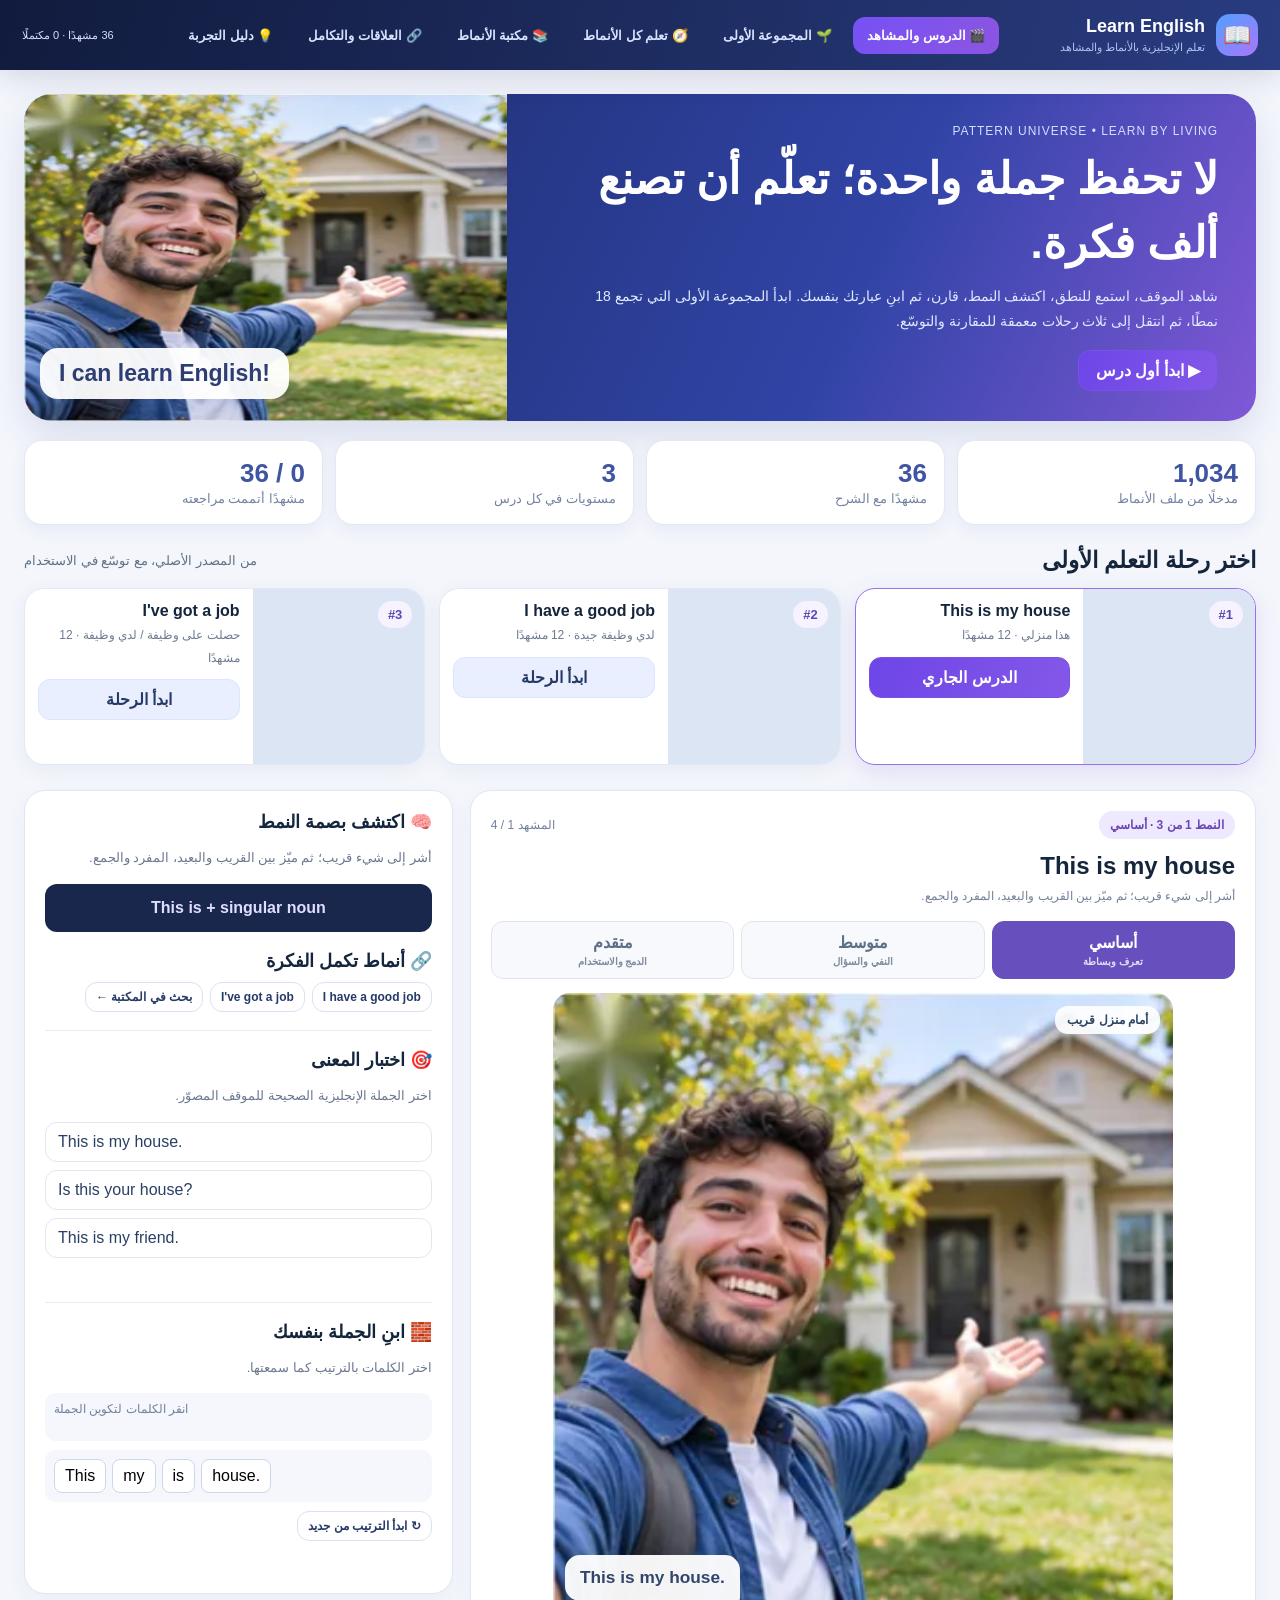
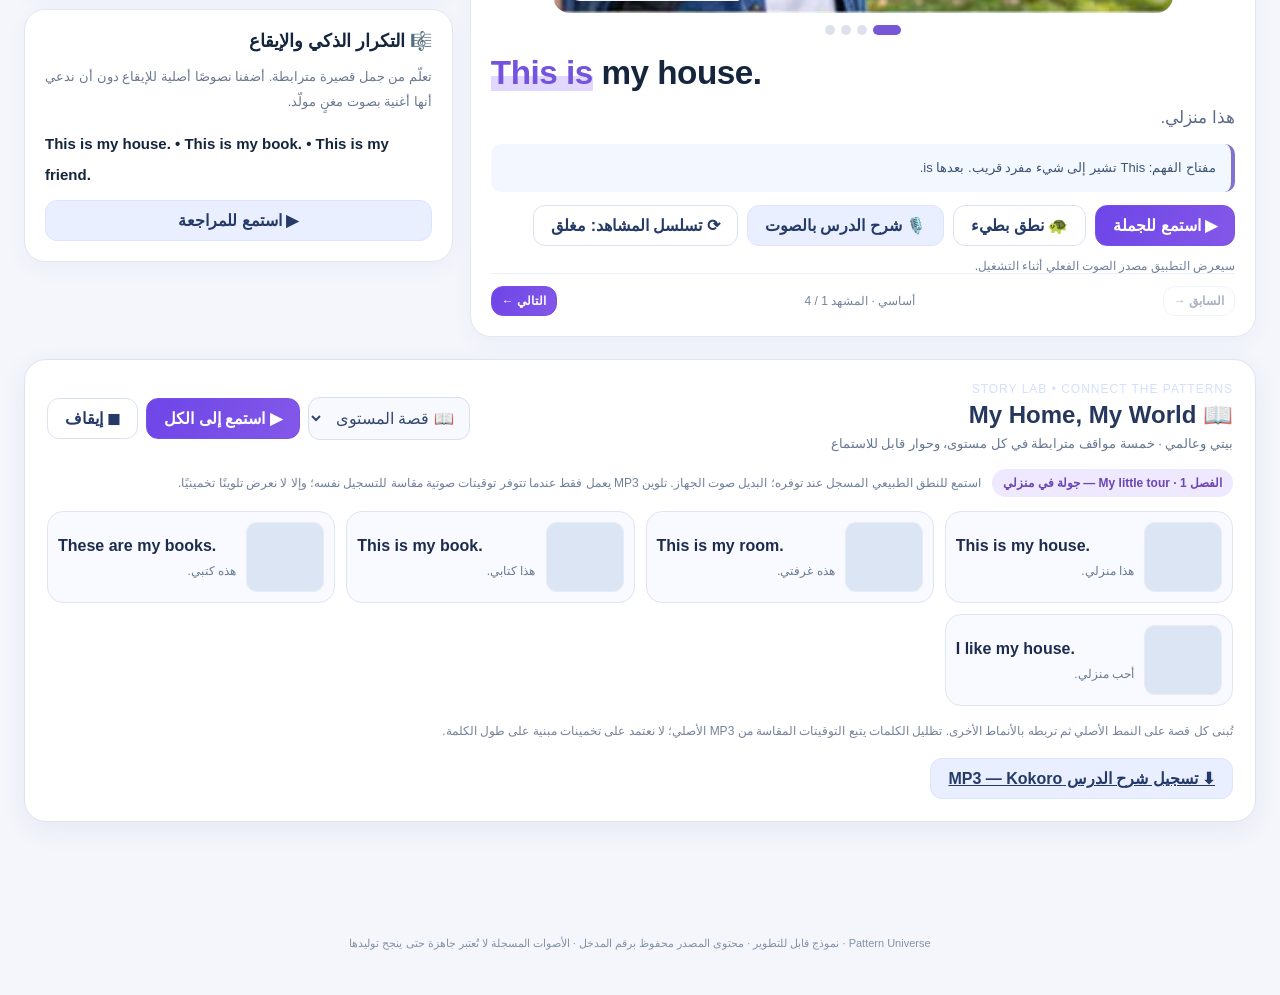
==== commit ea8957eb: "Refresh public English preview with complete first group" ====
--- a/learn-english-preview/index.html
+++ b/learn-english-preview/index.html
@@ -1,8 +1,8 @@
 <!doctype html>
 <html lang="ar" dir="rtl"><head><meta charset="utf-8"><meta name="viewport" content="width=device-width, initial-scale=1,viewport-fit=cover"><meta name="theme-color" content="#121d43"><meta name="description" content="Learn English through contextual scenes, grammar patterns and natural audio."><title>Learn English | عالم الأنماط والمشاهد</title><link rel="stylesheet" href="styles.css"><link rel="manifest" href="manifest.webmanifest"></head><body>
-<header class="topbar"><div class="topinner"><div class="logo"><span class="logoIcon">📖</span><div><b>Learn English</b><small>تعلم الإنجليزية بالأنماط والمشاهد</small></div></div><nav class="nav" aria-label="التنقل"><button data-view="learn" class="active">🎬 الدروس والمشاهد</button><button data-view="paths">🧭 تعلم كل الأنماط</button><button data-view="catalog">📚 مكتبة الأنماط</button><button data-view="compare">🔗 العلاقات والتكامل</button><button data-view="guide">💡 دليل التجربة</button></nav><div class="headerStats" id="headerStats">نسخة تجريبية · 3 دروس</div></div></header>
+<header class="topbar"><div class="topinner"><div class="logo"><span class="logoIcon">📖</span><div><b>Learn English</b><small>تعلم الإنجليزية بالأنماط والمشاهد</small></div></div><nav class="nav" aria-label="التنقل"><button data-view="learn" class="active">🎬 الدروس والمشاهد</button><button data-view="group-one">🌱 المجموعة الأولى</button><button data-view="paths">🧭 تعلم كل الأنماط</button><button data-view="catalog">📚 مكتبة الأنماط</button><button data-view="compare">🔗 العلاقات والتكامل</button><button data-view="guide">💡 دليل التجربة</button></nav><div class="headerStats" id="headerStats">المجموعة الأولى · 18 نمطًا + 3 رحلات معمقة</div></div></header>
 <div class="layout">
-<section id="view-learn"><div class="hero"><div class="heroText"><div class="kicker">PATTERN UNIVERSE • LEARN BY LIVING</div><h1>لا تحفظ جملة واحدة؛ تعلّم أن تصنع ألف فكرة.</h1><p>شاهد الموقف، استمع للنطق، اكتشف النمط، قارن، ثم ابنِ عبارتك بنفسك. ثلاث رحلات تعليمية مكتملة في هذه التجربة الأولى.</p><button id="heroStart" class="btn primary">▶ ابدأ أول درس</button></div><div class="heroImg"><div class="illus"></div></div></div>
+<section id="view-learn"><div class="hero"><div class="heroText"><div class="kicker">PATTERN UNIVERSE • LEARN BY LIVING</div><h1>لا تحفظ جملة واحدة؛ تعلّم أن تصنع ألف فكرة.</h1><p>شاهد الموقف، استمع للنطق، اكتشف النمط، قارن، ثم ابنِ عبارتك بنفسك. ابدأ المجموعة الأولى التي تجمع 18 نمطًا، ثم انتقل إلى ثلاث رحلات معمقة للمقارنة والتوسّع.</p><button id="heroStart" class="btn primary">▶ ابدأ أول درس</button></div><div class="heroImg"><div class="illus"></div></div></div>
 <div class="stats"><div class="stat"><b id="sPatterns">1,034</b><small>مدخلًا من ملف الأنماط</small></div><div class="stat"><b>36</b><small>مشهدًا مع الشرح</small></div><div class="stat"><b>3</b><small>مستويات في كل درس</small></div><div class="stat"><b id="sProgress">0 / 36</b><small>مشهدًا أتممت مراجعته</small></div></div>
 <div class="sectionTitle"><h2>اختر رحلة التعلم الأولى</h2><p>من المصدر الأصلي، مع توسّع في الاستخدام</p></div><div id="lessonCards" class="lessonCards"></div>
 <section class="study" id="study"><div class="card"><div class="cardpad"><div class="head"><span class="pill" id="lessonBadge">النمط الأول</span><span id="sceneCount" class="muted">المشهد 1 / 4</span></div><h2 id="lessonTitle" lang="en" dir="ltr" style="text-align:right;margin:0 0 5px">This is my house</h2><p class="muted" id="lessonDescription" style="margin:0 0 13px">أشر إلى ما حولك باللغة الإنجليزية.</p>
@@ -20,6 +20,34 @@
   <div class="storyList" id="storyList"></div><p class="storyFoot">تُبنى كل قصة على النمط الأصلي ثم تربطه بالأنماط الأخرى. تظليل الكلمات يتبع التوقيتات المقاسة من MP3 الأصلي؛ لا نعتمد على تخمينات مبنية على طول الكلمة.</p>
   <div class="storyDownload"><a id="introDownload" class="btn alt" href="#" download>⬇ تسجيل شرح الدرس MP3 — Kokoro</a></div>
 </section></section>
+
+<section id="view-group-one" class="hidden g1Root" aria-labelledby="g1Heading">
+ <div class="g1Hero"><div><p class="g1Eyebrow">GROUP ONE · REAL LANGUAGE IN REAL SITUATIONS</p><h1 id="g1Heading">أعبّر عن نفسي وعن الأشياء من حولي</h1><p>18 نمطًا مرتبطًا، مع أمثلة وقصص وحوارات واختبارات تبني القدرة على التعبير لا الحفظ وحده.</p><div class="g1Stats"><span id="g1Progress">0 / 72 تجربة</span><span id="g1PatternProgress">0 / 18 أنماط</span></div></div><div class="g1HeroIcon" aria-hidden="true">🗣️📖</div></div>
+ <p id="g1Loading" class="g1Notice">تحميل المجموعة الأولى...</p>
+ <nav id="g1PatternList" class="g1PatternList" aria-label="أنماط المجموعة الأولى"></nav>
+ <article id="g1Lesson" class="g1Lesson">
+  <div class="g1TopLine"><span id="g1Number" class="pill">النمط الأول</span><span id="g1Source" class="muted"></span></div>
+  <div class="g1LessonGrid">
+   <section class="g1Main">
+    <header class="g1LessonHead"><h2 id="g1Title" dir="ltr" lang="en">This is</h2><p id="g1Meaning">هذا</p><div class="g1Formula" id="g1Formula" dir="ltr"></div></header>
+    <div class="g1Visual" id="g1Visual"></div><p id="g1SceneContext" class="g1Context"></p>
+    <div class="g1English" lang="en" dir="ltr" id="g1MainEnglish"></div><p id="g1MainArabic" class="g1Arabic"></p>
+    <div class="g1SceneNav"><span id="g1SceneNumber"></span><div id="g1SceneSteps" class="g1Dots"></div></div>
+    <div class="g1Actions"><button id="g1Speak" class="btn primary">🔊 استمع</button><button id="g1Slow" class="btn">🐢 نطق بطيء</button><button id="g1Stop" class="btn">◼ إيقاف</button><button id="g1Autoplay" class="btn alt">▶ استمع لجميع مواقف النمط</button></div>
+    <p id="g1AudioStatus" role="status" class="g1AudioStatus"></p>
+    <div class="g1StepNav"><button id="g1Prev" class="btn">→ السابق</button><button id="g1Next" class="btn primary">التالي ←</button></div>
+   </section>
+   <aside class="g1Sidebar">
+    <section class="g1Card"><h3>🧠 لماذا نستخدم هذا النمط؟</h3><p id="g1Explanation"></p><button id="g1Explain" class="btn alt">🎙️ استمع لشرح بالإنجليزية</button><p id="g1ExplanationEn" lang="en" dir="ltr" class="g1ExplanationEn"></p></section>
+    <section class="g1Card"><h3>⚖️ المقارنة التي تمنع الالتباس</h3><p id="g1Contrast"></p><h4>أنماط تكمل الفكرة</h4><div id="g1Relations" class="g1Related"></div></section>
+    <section class="g1Card"><h3>🎯 اختبار فهم الموقف</h3><label class="g1Check"><input id="g1Secret" type="checkbox"> إخفاء الجملة الأصلية أثناء التمرين</label><p id="g1QuizQuestion"></p><div id="g1QuizOptions" class="g1QuizChoices"></div><p id="g1QuizFeedback" aria-live="polite"></p></section>
+    <section class="g1Card"><h3>🧱 ابنِ العبارة بنفسك</h3><p class="g1Muted">اسمع ثم كوّن العبارة بالترتيب. يمكنك إرجاع أي كلمة بالنقر عليها.</p><div id="g1BuiltWords" class="g1Words g1Chosen"></div><div id="g1BankWords" class="g1Words"></div><button class="btn tiny" id="g1Reset">↻ إعادة ترتيب الكلمات</button><p id="g1BuildFeedback" aria-live="polite"></p></section>
+   </aside>
+  </div>
+ </article>
+ <section class="g1Stories" aria-label="قصة وحوار النمط"><div class="g1StoryHeading"><div><h2>📖 قصة النمط والحوار</h2><p>مواقف متتابعة تربط البنية بالاستخدام الطبيعي. يمكن سماع كل سطر وحده.</p></div><div class="g1Actions"><button class="btn" id="g1StoryToggle">🎭 انتقل إلى الحوار</button><button class="btn primary" id="g1StoryAll">▶ استمع للنص كاملًا</button></div></div><div id="g1StoryList" class="g1StoryList"></div></section>
+ <p class="g1Foot">المواقف ذات الصور الأصلية تُعرض بصورها الموجودة فعليًا. تُبيّن المواقف الأخرى رمزًا توضيحيًا إلى حين إنتاج صورتها الواقعية. التزامن الدقيق لا يظهر إلا للتسجيلات التي تمتلك توقيتات كلمات متحققًا منها؛ أما بقية الأصوات فتستخدم نطق المتصفح مؤقتًا.</p>
+</section>
 <section id="view-paths" class="hidden">
 <div class="sectionTitle"><div><h2>🧭 مسارات تعلم جميع الأنماط</h2><p>مكتبة المصدر كاملة، مع فصل الدروس المصورة المسجلة عن المحتوى الذي لا يزال قيد الإنتاج</p></div></div>
 <div class="patternPathMetrics"><span>📚 <b>1,034</b> مدخلًا مصدرًا</span><span>🧠 <b>15</b> تصنيفًا أوليًا</span><span>🎬 <b>3</b> دروس مصورة ومزامنة</span></div>
@@ -37,7 +65,7 @@
 <div class="patternScene"><div id="patternPhoto" class="patternScenePhoto"></div><div id="patternPlaceholder" class="patternScenePlaceholder"><span>📖</span><strong>تصنيف النمط</strong><small>المشهد الواقعي قيد الإعداد</small></div></div>
 <p lang="en" dir="ltr" class="patternSentence" id="patternSentence"></p>
 <div class="patternLearnTags"><span id="patternCategory"></span><span id="patternDepth"></span><span id="patternDuplicate"></span></div>
-<p class="patternExplanation" id="patternRule"></p>
+<p class="patternExplanation" id="patternRule"></p><section id="patternExpansion" class="patternExpansion" hidden></section>
 <div class="patternStudyActions"><button id="patternPlay" type="button" class="btn primary">🔊 استمع إلى العبارة</button><button id="patternStop" type="button" class="btn">◼ إيقاف</button><button id="patternMaster" type="button" class="btn alt">✓ أتممت مراجعة النمط</button></div>
 <p class="muted" id="patternVoiceStatus" aria-live="polite">اضغط للاستماع</p>
 <div class="divider"></div><h3>🧱 ابنِ العبارة بنفسك</h3><p>اختر الكلمات بالترتيب الصحيح، ثم قارن النتيجة بالنمط الأصلي.</p><div id="patternAnswer" class="answerBank"></div><div id="patternTokens" class="tokenBank"></div><p id="patternPracticeStatus" class="patternPracticeStatus" aria-live="polite"></p><button id="patternReset" class="btn tiny" type="button">↻ إعادة التدريب</button>
@@ -49,4 +77,4 @@
 <section id="view-guide" class="hidden"><div class="sectionTitle"><h2>💡 كيف تستخدم التجربة؟</h2></div><div class="card cardpad"><h3>من الموقف إلى القدرة على التعبير</h3><p>ابدأ بمشهد أساسي، واستمع إلى الجملة والتفسير الإنجليزي، ثم انتقل إلى المستوى المتوسط لرؤية النفي والسؤال والمقارنة. في المستوى المتقدم تعرّف على دمج الأنماط في جمل أخرى. بعد ذلك افتح المكتبة للانتقال بحسب الكلمة المفتاحية أو التصنيف أو عمق الجملة.</p><p class="hintline">مهم: الدروس الثلاثة محتوى تعليمي مؤلف ومراجع مبدئيًا لهذه التجربة. أما مستويات العمق والوسوم في مكتبة المصدر كلها فهي آلية تقريبية وليست تصنيف CEFR معتمدًا. عند توليد مقاطع Kokoro عبر GitHub Actions، يستخدم التطبيق MP3 المسجل تلقائيًا؛ وإلى أن تتوفر، يستخدم صوت المتصفح ويصرّح بذلك.</p><h3>معايير إنتاج النسخة الكاملة</h3><p>كل نمط أصلي → أهداف وشرح مختصر → مشاهد متعددة مع صور بأبعاد ثابتة → فرق عن الأنماط المجاورة → أمثلة سياقية → مشهد محادثة → أسئلة واختبار إنتاج مستقل → مراجعة صوتية ثم تكرار متباعد.</p></div></section></div>
 <footer class="footer">Pattern Universe · نموذج قابل للتطوير · محتوى المصدر محفوظ برقم المدخل · الأصوات المسجلة لا تُعتبر جاهزة حتى ينجح توليدها</footer>
 <dialog id="patternDialog"><div class="dialogbody"><div class="head"><span class="pill" id="modalId"></span><button class="btn tiny" id="modalClose" aria-label="إغلاق">✕</button></div><h2 id="modalEn" lang="en"></h2><p id="modalRule"></p><div id="modalTags" class="categoryChips"></div><div id="modalNeighbors" class="relationBox" style="margin:10px 0 16px;display:block;line-height:2.5"></div><div class="actions"><button class="btn primary" id="modalSpeak">▶ استمع</button><button class="btn" id="modalStudy">🧭 تعلم هذا النمط</button><button class="btn" id="modalRelated">🔗 اذهب للدرس المرتبط</button></div><p class="note">الشرح الإنجليزي في هذه النافذة من ملف المصدر الأصلي، وقد يحتاج تدقيقًا لغويًا.</p></div></dialog>
-<div id="toast" role="status"></div><script defer src="readalong-assist.js"></script><script defer src="pattern-learning.js"></script><script src="assets/audio-bundles/this-basics.js"></script><script src="assets/audio-bundles/this-stories12.js"></script><script src="assets/audio-bundles/this-stories3-dialogue.js"></script><script src="assets/audio-bundles/have-basics.js"></script><script src="assets/audio-bundles/have-stories12.js"></script><script src="assets/audio-bundles/have-stories3-dialogue.js"></script><script src="assets/audio-bundles/got-basics.js"></script><script src="assets/audio-bundles/got-stories12.js"></script><script src="assets/audio-bundles/got-stories3-dialogue.js"></script><script type="module" src="app.js"></script></body></html>+<div id="toast" role="status"></div><script defer src="readalong-assist.js"></script><script defer src="pattern-learning.js"></script><script defer src="group-one.js"></script><script src="assets/audio-bundles/this-basics.js"></script><script src="assets/audio-bundles/this-stories12.js"></script><script src="assets/audio-bundles/this-stories3-dialogue.js"></script><script src="assets/audio-bundles/have-basics.js"></script><script src="assets/audio-bundles/have-stories12.js"></script><script src="assets/audio-bundles/have-stories3-dialogue.js"></script><script src="assets/audio-bundles/got-basics.js"></script><script src="assets/audio-bundles/got-stories12.js"></script><script src="assets/audio-bundles/got-stories3-dialogue.js"></script><script type="module" src="app.js"></script></body></html>
--- a/learn-english-preview/styles.css
+++ b/learn-english-preview/styles.css
@@ -68,3 +68,51 @@
 .floatingToken{border-radius:5px;padding:0 1px}
 .floatingToken.isSpeaking{background:#ffe16b;color:#19294b;box-shadow:0 2px 0 #dcac2c}
 @media(max-width:680px){.floatingReadAlong{inset:auto 7px 7px;padding:9px 11px;border-radius:13px}.floatingWords{font-size:18px;max-height:90px}}
+
+/* Full-corpus progressive learning paths */
+.patternPathMetrics{display:flex;flex-wrap:wrap;gap:8px;margin-bottom:12px}
+.patternPathMetrics span{background:#fff;border:1px solid #e2e8f6;border-radius:12px;padding:9px 13px;font-size:13px}
+.patternPathMetrics b{color:#5c49c4}
+.patternNotice{font-size:12px;color:#6b7895;background:#f9f6e8;border:1px solid #efe6c6;padding:10px;border-radius:12px}
+.pathCategories{display:flex;flex-wrap:wrap;gap:7px;margin:14px 0}
+.pathCategories button{border:1px solid #d8e2f1;background:#fff;border-radius:11px;font-size:12px;padding:8px 11px;color:#445a7d}
+.pathCategories button.selected{background:#6651be;color:#fff;border-color:#6651be}
+.patternLearningGrid{display:grid;grid-template-columns:minmax(265px,0.85fr) minmax(0,1.7fr);gap:15px;align-items:start}
+.patternIndexPane,.patternLessonPane{background:#fff;border:1px solid #e0e6f3;border-radius:18px;padding:17px;min-width:0}
+.patternIndexPane{position:sticky;top:87px;max-height:calc(100vh - 105px);overflow-y:auto}
+.patternSearchTools{display:grid;gap:8px;margin-bottom:10px}
+.patternSearchTools input,.patternSearchTools select{width:100%;border:1px solid #dce3f0;background:#fff;padding:10px;border-radius:10px}
+.patternUnique{display:block;font-size:12px;margin:9px 0;color:#64728d}
+.patternItems{display:grid;gap:7px;margin:13px 0}
+.patternChoice{display:grid;gap:5px;text-align:right;background:#f9faff;border:1px solid #e5e9f4;border-radius:12px;padding:10px;white-space:normal;color:#2c3e60}
+.patternChoice.chosen{border-color:#886cd1;background:#f0edfb}
+.patternChoice small{color:#7784a1}.patternChoice>span{text-align:left;font-size:14px;font-weight:800}
+.patternChoice em{font-style:normal;font-size:10px;color:#6f7d97}
+.patternScene{height:clamp(210px,35vw,320px);border-radius:15px;overflow:hidden;background:linear-gradient(135deg,#d9e9fe,#eee8ff);margin-bottom:13px}
+.patternScenePhoto{width:100%;height:100%;background-repeat:no-repeat}
+.patternScenePlaceholder{height:100%;display:flex;flex-direction:column;align-items:center;justify-content:center;gap:7px;color:#344b75;padding:16px;text-align:center}
+.patternScenePlaceholder span{font-size:65px}
+.patternScenePlaceholder small{font-size:12px;color:#77869e}
+.patternSentence{font-size:clamp(24px,3vw,35px);font-weight:900;line-height:1.65;text-align:left;color:#263b67;overflow-wrap:anywhere;margin:11px 0}
+.patternLearnTags{display:flex;flex-wrap:wrap;gap:7px}.patternLearnTags span{font-size:12px;background:#f0f1fc;color:#55458e;padding:6px 9px;border-radius:8px}
+.patternExplanation{direction:ltr;text-align:left;background:#f7f8ff;border-left:3px solid #8c69d4;border-radius:9px;padding:11px;font-size:14px;line-height:1.75;color:#4a5c77}
+.patternStudyActions{display:flex;flex-wrap:wrap;gap:7px}.patternStudyActions button{font-size:12px}
+.patternRelated{display:flex;flex-wrap:wrap;gap:7px;margin-bottom:18px}
+.patternRelated button{border:1px solid #d9e1f0;background:#f8faff;padding:8px;border-radius:9px;color:#3e5377;direction:ltr;font-size:12px;text-align:left}
+.patternPracticeStatus{font-size:12px;color:#ac563c}.patternPracticeStatus.success{color:#18834d;font-weight:900}
+.patternPager{margin-top:10px}
+@media(max-width:800px){.patternLearningGrid{grid-template-columns:1fr}.patternIndexPane{position:static;max-height:360px}.patternScene{height:245px}}
+
+.patternExpansion{border:1px solid #dce4f6;border-radius:15px;background:#fafaff;padding:15px;margin:13px 0}
+.patternExpansion[hidden]{display:none}
+.patternExpansion h3{margin:3px 0 11px;font-size:17px;color:#423f9f}
+.patternExpansion h4{margin:13px 0 8px;font-size:14px;color:#3d5076}
+.patternExpansion .patternTranslation{font-size:17px;font-weight:800;margin:7px 0;color:#2a456b}
+.patternArabicNote{font-size:13px;line-height:1.9;color:#576982}
+.patternContrast{display:flex;gap:8px;flex-wrap:wrap;align-items:center;direction:ltr}
+.patternContrast span:not(.contrastArrow){border:1px solid #dce3f4;padding:8px;background:white;border-radius:8px;font-weight:850;color:#263c63}
+.patternAuthorship{font-size:11px;color:#7c88a0}
+.patternMiniStory{display:grid;gap:7px}
+.patternMiniLine{display:flex;align-items:center;gap:10px;border:1px solid #dfe6f4;padding:9px;border-radius:10px;background:#fff}
+.patternMiniLine button{border:0;background:#e7f1ff;border-radius:50%;min-width:34px;height:34px;cursor:pointer}
+.patternMiniLine p{margin:0;font-weight:800;text-align:left;font-size:14px;line-height:1.9;flex:1;direction:ltr}
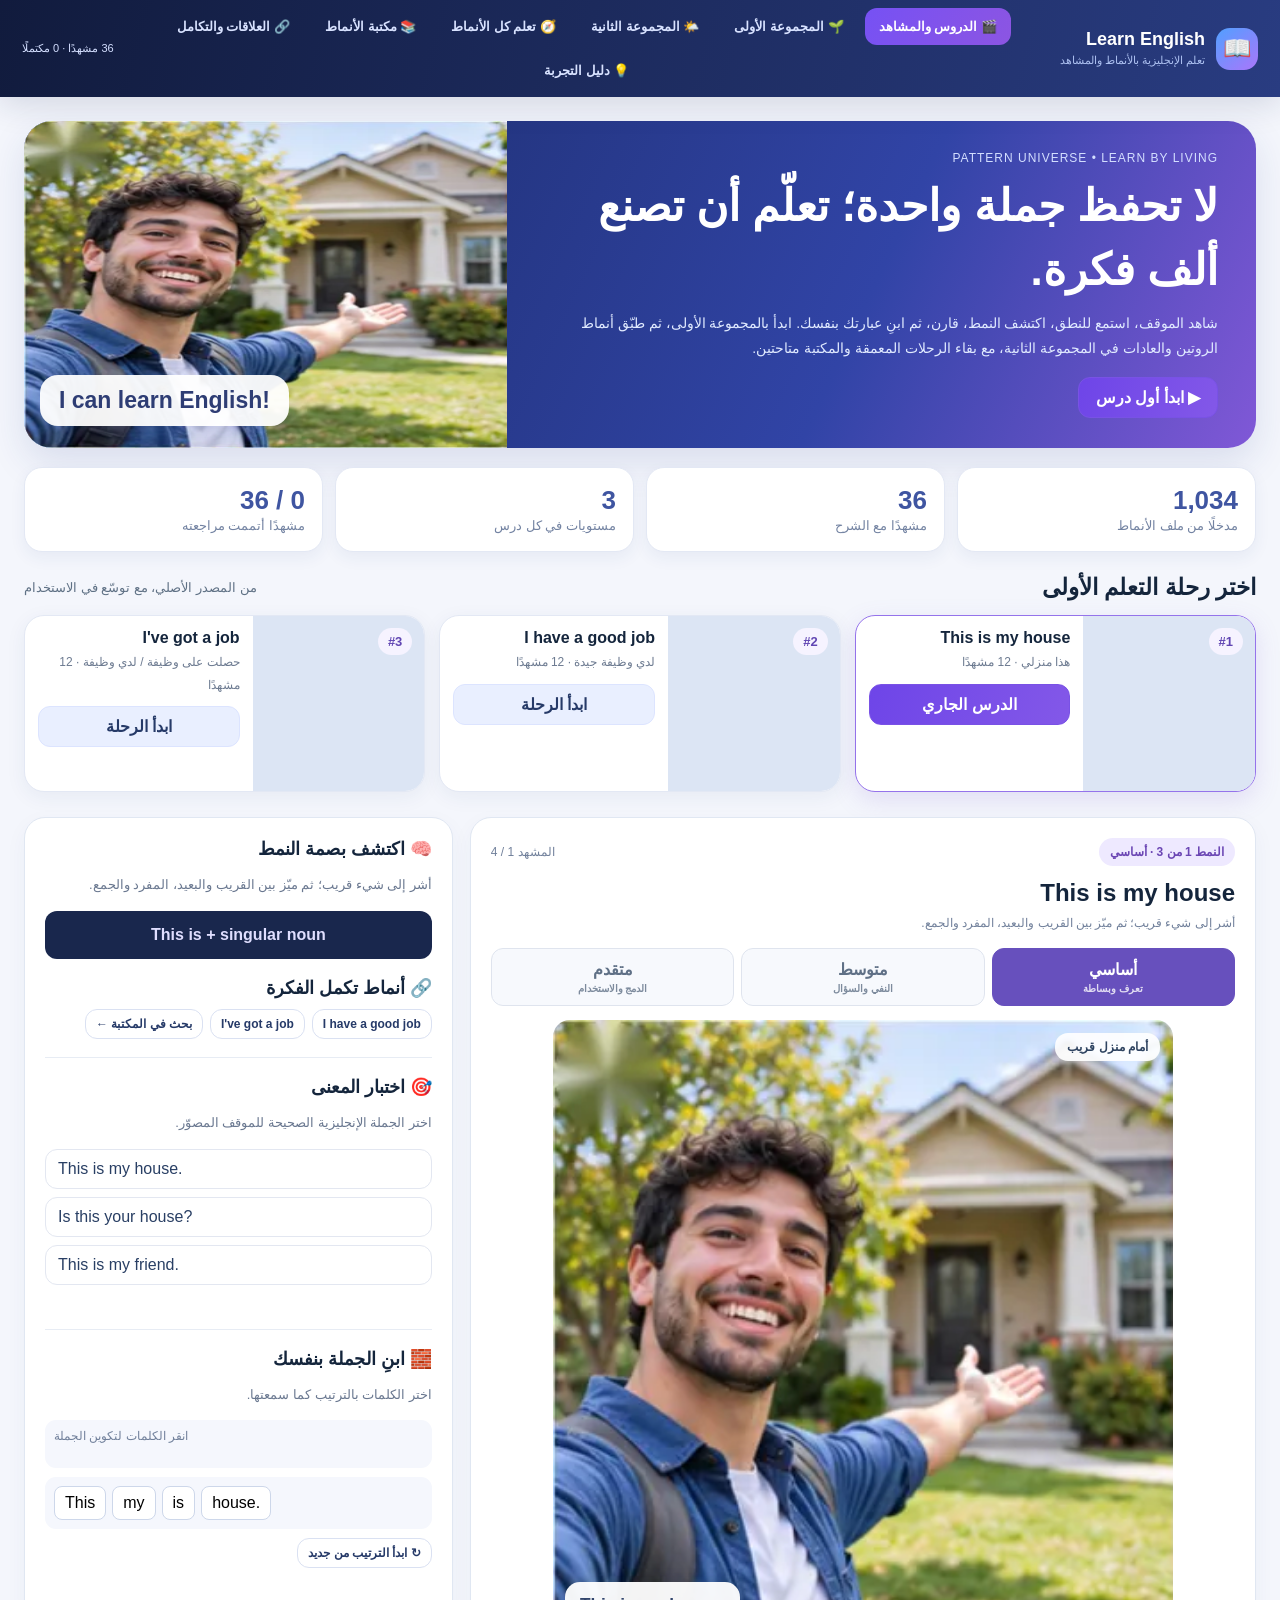
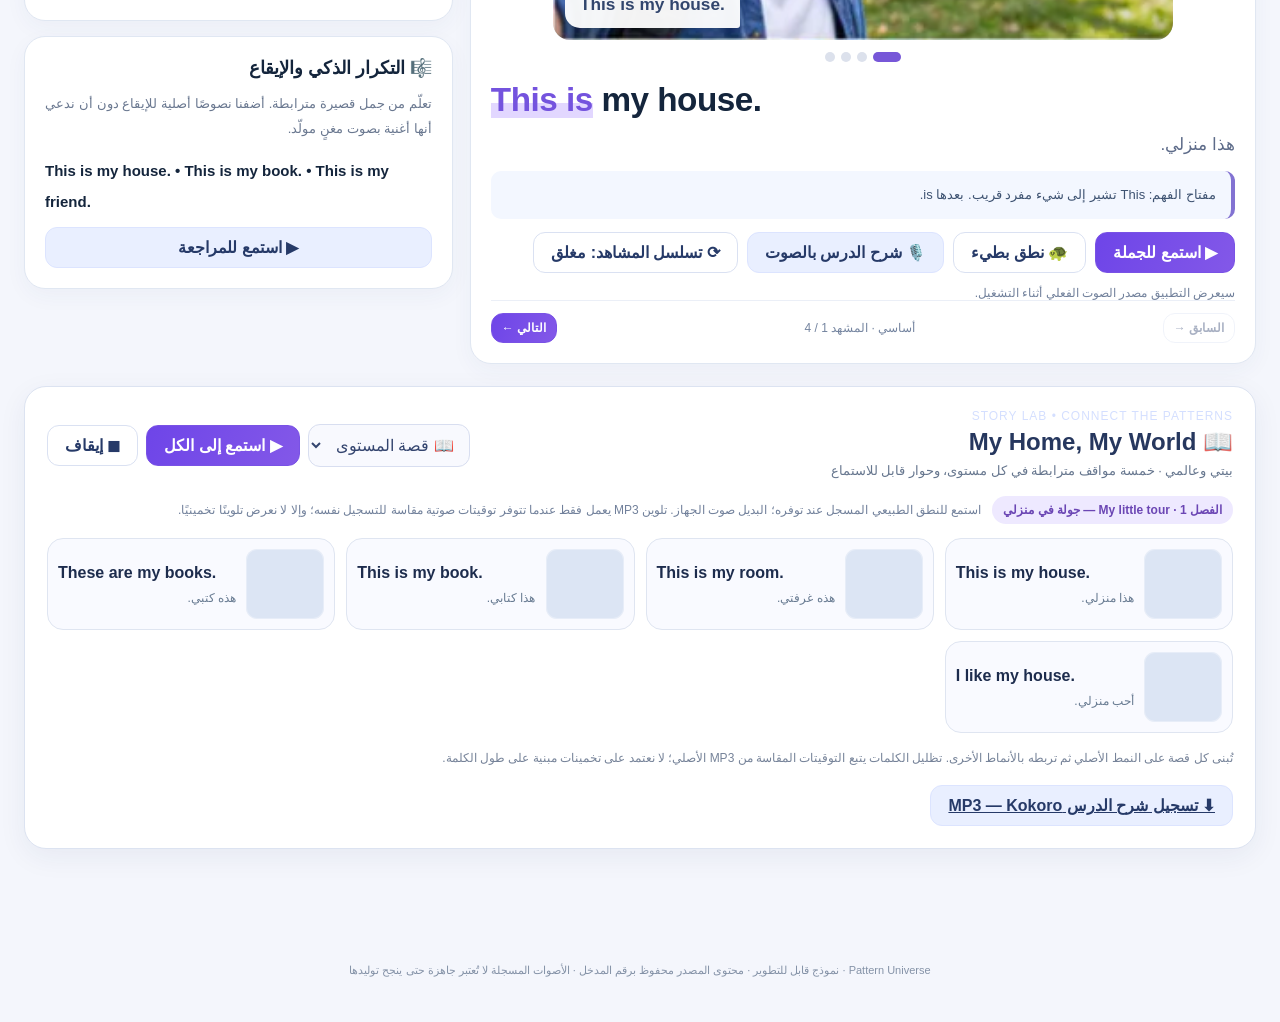
==== commit 0d8a7344: "Add second-group navigation, 18-pattern lesson stage and three chapter stories" ====
--- a/learn-english-preview/index.html
+++ b/learn-english-preview/index.html
@@ -1,8 +1,8 @@
 <!doctype html>
 <html lang="ar" dir="rtl"><head><meta charset="utf-8"><meta name="viewport" content="width=device-width, initial-scale=1,viewport-fit=cover"><meta name="theme-color" content="#121d43"><meta name="description" content="Learn English through contextual scenes, grammar patterns and natural audio."><title>Learn English | عالم الأنماط والمشاهد</title><link rel="stylesheet" href="styles.css"><link rel="manifest" href="manifest.webmanifest"></head><body>
-<header class="topbar"><div class="topinner"><div class="logo"><span class="logoIcon">📖</span><div><b>Learn English</b><small>تعلم الإنجليزية بالأنماط والمشاهد</small></div></div><nav class="nav" aria-label="التنقل"><button data-view="learn" class="active">🎬 الدروس والمشاهد</button><button data-view="group-one">🌱 المجموعة الأولى</button><button data-view="paths">🧭 تعلم كل الأنماط</button><button data-view="catalog">📚 مكتبة الأنماط</button><button data-view="compare">🔗 العلاقات والتكامل</button><button data-view="guide">💡 دليل التجربة</button></nav><div class="headerStats" id="headerStats">المجموعة الأولى · 18 نمطًا + 3 رحلات معمقة</div></div></header>
+<header class="topbar"><div class="topinner"><div class="logo"><span class="logoIcon">📖</span><div><b>Learn English</b><small>تعلم الإنجليزية بالأنماط والمشاهد</small></div></div><nav class="nav" aria-label="التنقل"><button data-view="learn" class="active">🎬 الدروس والمشاهد</button><button data-view="group-one">🌱 المجموعة الأولى</button><button data-view="group-two">🌤️ المجموعة الثانية</button><button data-view="paths">🧭 تعلم كل الأنماط</button><button data-view="catalog">📚 مكتبة الأنماط</button><button data-view="compare">🔗 العلاقات والتكامل</button><button data-view="guide">💡 دليل التجربة</button></nav><div class="headerStats" id="headerStats">المجموعة الأولى · 18 نمطًا + 3 رحلات معمقة</div></div></header>
 <div class="layout">
-<section id="view-learn"><div class="hero"><div class="heroText"><div class="kicker">PATTERN UNIVERSE • LEARN BY LIVING</div><h1>لا تحفظ جملة واحدة؛ تعلّم أن تصنع ألف فكرة.</h1><p>شاهد الموقف، استمع للنطق، اكتشف النمط، قارن، ثم ابنِ عبارتك بنفسك. ابدأ المجموعة الأولى التي تجمع 18 نمطًا، ثم انتقل إلى ثلاث رحلات معمقة للمقارنة والتوسّع.</p><button id="heroStart" class="btn primary">▶ ابدأ أول درس</button></div><div class="heroImg"><div class="illus"></div></div></div>
+<section id="view-learn"><div class="hero"><div class="heroText"><div class="kicker">PATTERN UNIVERSE • LEARN BY LIVING</div><h1>لا تحفظ جملة واحدة؛ تعلّم أن تصنع ألف فكرة.</h1><p>شاهد الموقف، استمع للنطق، اكتشف النمط، قارن، ثم ابنِ عبارتك بنفسك. ابدأ بالمجموعة الأولى، ثم طبّق أنماط الروتين والعادات في المجموعة الثانية، مع بقاء الرحلات المعمقة والمكتبة متاحتين.</p><button id="heroStart" class="btn primary">▶ ابدأ أول درس</button></div><div class="heroImg"><div class="illus"></div></div></div>
 <div class="stats"><div class="stat"><b id="sPatterns">1,034</b><small>مدخلًا من ملف الأنماط</small></div><div class="stat"><b>36</b><small>مشهدًا مع الشرح</small></div><div class="stat"><b>3</b><small>مستويات في كل درس</small></div><div class="stat"><b id="sProgress">0 / 36</b><small>مشهدًا أتممت مراجعته</small></div></div>
 <div class="sectionTitle"><h2>اختر رحلة التعلم الأولى</h2><p>من المصدر الأصلي، مع توسّع في الاستخدام</p></div><div id="lessonCards" class="lessonCards"></div>
 <section class="study" id="study"><div class="card"><div class="cardpad"><div class="head"><span class="pill" id="lessonBadge">النمط الأول</span><span id="sceneCount" class="muted">المشهد 1 / 4</span></div><h2 id="lessonTitle" lang="en" dir="ltr" style="text-align:right;margin:0 0 5px">This is my house</h2><p class="muted" id="lessonDescription" style="margin:0 0 13px">أشر إلى ما حولك باللغة الإنجليزية.</p>
@@ -48,6 +48,34 @@
  <section class="g1Stories" aria-label="قصة وحوار النمط"><div class="g1StoryHeading"><div><h2>📖 قصة النمط والحوار</h2><p>مواقف متتابعة تربط البنية بالاستخدام الطبيعي. يمكن سماع كل سطر وحده.</p></div><div class="g1Actions"><button class="btn" id="g1StoryToggle">🎭 انتقل إلى الحوار</button><button class="btn primary" id="g1StoryAll">▶ استمع للنص كاملًا</button></div></div><div id="g1StoryList" class="g1StoryList"></div></section>
  <p class="g1Foot">المواقف ذات الصور الأصلية تُعرض بصورها الموجودة فعليًا. تُبيّن المواقف الأخرى رمزًا توضيحيًا إلى حين إنتاج صورتها الواقعية. التزامن الدقيق لا يظهر إلا للتسجيلات التي تمتلك توقيتات كلمات متحققًا منها؛ أما بقية الأصوات فتستخدم نطق المتصفح مؤقتًا.</p>
 </section>
+<section id="view-group-two" class="hidden g2Root" aria-labelledby="g2Heading">
+ <div class="g2Hero"><div><p class="g2Eyebrow">GROUP TWO · REAL LANGUAGE IN REAL SITUATIONS</p><h1 id="g2Heading">أصف يومي وعاداتي بثقة</h1><p>18 نمطًا يوميًا مترابطًا، مع 72 موقفًا وقصصًا وحوارات وتدريبًا على عادات الصباح والمساء والتكرار والتتابع.</p><div class="g2Stats"><span id="g2Progress">0 / 72 تجربة</span><span id="g2PatternProgress">0 / 18 أنماط</span></div></div><div class="g2HeroIcon" aria-hidden="true">🗣️📖</div></div>
+ <p id="g2Loading" class="g2Notice">تحميل المجموعة الثانية...</p>
+ <nav id="g2PatternList" class="g2PatternList" aria-label="أنماط المجموعة الثانية"></nav>
+ <article id="g2Lesson" class="g2Lesson">
+  <div class="g2TopLine"><span id="g2Number" class="pill">النمط الأول</span><span id="g2Source" class="muted"></span></div>
+  <div class="g2LessonGrid">
+   <section class="g2Main">
+    <header class="g2LessonHead"><h2 id="g2Title" dir="ltr" lang="en">This is</h2><p id="g2Meaning">هذا</p><div class="g2Formula" id="g2Formula" dir="ltr"></div></header>
+    <div class="g2Visual" id="g2Visual"></div><p id="g2SceneContext" class="g2Context"></p>
+    <div class="g2English" lang="en" dir="ltr" id="g2MainEnglish"></div><p id="g2MainArabic" class="g2Arabic"></p>
+    <div class="g2SceneNav"><span id="g2SceneNumber"></span><div id="g2SceneSteps" class="g2Dots"></div></div>
+    <div class="g2Actions"><button id="g2Speak" class="btn primary">🔊 استمع</button><button id="g2Slow" class="btn">🐢 نطق بطيء</button><button id="g2Stop" class="btn">◼ إيقاف</button><button id="g2Autoplay" class="btn alt">▶ استمع لجميع مواقف النمط</button></div>
+    <p id="g2AudioStatus" role="status" class="g2AudioStatus"></p>
+    <div class="g2StepNav"><button id="g2Prev" class="btn">→ السابق</button><button id="g2Next" class="btn primary">التالي ←</button></div>
+   </section>
+   <aside class="g2Sidebar">
+    <section class="g2Card"><h3>🧠 لماذا نستخدم هذا النمط؟</h3><p id="g2Explanation"></p><button id="g2Explain" class="btn alt">🎙️ استمع لشرح بالإنجليزية</button><p id="g2ExplanationEn" lang="en" dir="ltr" class="g2ExplanationEn"></p></section>
+    <section class="g2Card"><h3>⚖️ المقارنة التي تمنع الالتباس</h3><p id="g2Contrast"></p><h4>أنماط تكمل الفكرة</h4><div id="g2Relations" class="g2Related"></div></section>
+    <section class="g2Card"><h3>🎯 اختبار فهم الموقف</h3><label class="g2Check"><input id="g2Secret" type="checkbox"> إخفاء الجملة الأصلية أثناء التمرين</label><p id="g2QuizQuestion"></p><div id="g2QuizOptions" class="g2QuizChoices"></div><p id="g2QuizFeedback" aria-live="polite"></p></section>
+    <section class="g2Card"><h3>🧱 ابنِ العبارة بنفسك</h3><p class="g2Muted">اسمع ثم كوّن العبارة بالترتيب. يمكنك إرجاع أي كلمة بالنقر عليها.</p><div id="g2BuiltWords" class="g2Words g2Chosen"></div><div id="g2BankWords" class="g2Words"></div><button class="btn tiny" id="g2Reset">↻ إعادة ترتيب الكلمات</button><p id="g2BuildFeedback" aria-live="polite"></p></section>
+   </aside>
+  </div>
+ </article>
+ <section class="g2Stories" aria-label="قصة وحوار النمط"><div class="g2StoryHeading"><div><h2>📖 قصة النمط والحوار</h2><p>مواقف متتابعة تربط البنية بالاستخدام الطبيعي. يمكن سماع كل سطر وحده.</p></div><div class="g2Actions"><button class="btn" id="g2StoryToggle">🎭 انتقل إلى الحوار</button><button class="btn primary" id="g2StoryAll">▶ استمع للنص كاملًا</button></div></div><div id="g2StoryList" class="g2StoryList"></div></section>
+ <section class="g2Stories" aria-label="قصص متكاملة تربط أنماط الروتين"><div class="g2StoryHeading"><div><h2>📚 ثلاث قصص من الحياة اليومية</h2><p>My Morning · My School Day · My Weekend — طبّق عدة أنماط في سياق واحد.</p></div><button class="btn primary" id="g2ChapterAll">▶ استمع للقصة كاملة</button></div><div id="g2ChapterTabs" class="g2ChapterTabs"></div><div id="g2ChapterLines" class="g2StoryList"></div></section>
+ <p class="g2Foot">تظهر الآن بطاقات توضيحية بسيطة لكل موقف حتى إنتاج أطالس WebP الواقعية. يُظلل التطبيق الكلمات بحسب توقيتات التسجيل المتحقق منها متى توفرت، ويستخدم نطق الجهاز بوضوح إذا لم تتوفر بعد.</p>
+</section>
 <section id="view-paths" class="hidden">
 <div class="sectionTitle"><div><h2>🧭 مسارات تعلم جميع الأنماط</h2><p>مكتبة المصدر كاملة، مع فصل الدروس المصورة المسجلة عن المحتوى الذي لا يزال قيد الإنتاج</p></div></div>
 <div class="patternPathMetrics"><span>📚 <b>1,034</b> مدخلًا مصدرًا</span><span>🧠 <b>15</b> تصنيفًا أوليًا</span><span>🎬 <b>3</b> دروس مصورة ومزامنة</span></div>
@@ -77,4 +105,4 @@
 <section id="view-guide" class="hidden"><div class="sectionTitle"><h2>💡 كيف تستخدم التجربة؟</h2></div><div class="card cardpad"><h3>من الموقف إلى القدرة على التعبير</h3><p>ابدأ بمشهد أساسي، واستمع إلى الجملة والتفسير الإنجليزي، ثم انتقل إلى المستوى المتوسط لرؤية النفي والسؤال والمقارنة. في المستوى المتقدم تعرّف على دمج الأنماط في جمل أخرى. بعد ذلك افتح المكتبة للانتقال بحسب الكلمة المفتاحية أو التصنيف أو عمق الجملة.</p><p class="hintline">مهم: الدروس الثلاثة محتوى تعليمي مؤلف ومراجع مبدئيًا لهذه التجربة. أما مستويات العمق والوسوم في مكتبة المصدر كلها فهي آلية تقريبية وليست تصنيف CEFR معتمدًا. عند توليد مقاطع Kokoro عبر GitHub Actions، يستخدم التطبيق MP3 المسجل تلقائيًا؛ وإلى أن تتوفر، يستخدم صوت المتصفح ويصرّح بذلك.</p><h3>معايير إنتاج النسخة الكاملة</h3><p>كل نمط أصلي → أهداف وشرح مختصر → مشاهد متعددة مع صور بأبعاد ثابتة → فرق عن الأنماط المجاورة → أمثلة سياقية → مشهد محادثة → أسئلة واختبار إنتاج مستقل → مراجعة صوتية ثم تكرار متباعد.</p></div></section></div>
 <footer class="footer">Pattern Universe · نموذج قابل للتطوير · محتوى المصدر محفوظ برقم المدخل · الأصوات المسجلة لا تُعتبر جاهزة حتى ينجح توليدها</footer>
 <dialog id="patternDialog"><div class="dialogbody"><div class="head"><span class="pill" id="modalId"></span><button class="btn tiny" id="modalClose" aria-label="إغلاق">✕</button></div><h2 id="modalEn" lang="en"></h2><p id="modalRule"></p><div id="modalTags" class="categoryChips"></div><div id="modalNeighbors" class="relationBox" style="margin:10px 0 16px;display:block;line-height:2.5"></div><div class="actions"><button class="btn primary" id="modalSpeak">▶ استمع</button><button class="btn" id="modalStudy">🧭 تعلم هذا النمط</button><button class="btn" id="modalRelated">🔗 اذهب للدرس المرتبط</button></div><p class="note">الشرح الإنجليزي في هذه النافذة من ملف المصدر الأصلي، وقد يحتاج تدقيقًا لغويًا.</p></div></dialog>
-<div id="toast" role="status"></div><script defer src="readalong-assist.js"></script><script defer src="pattern-learning.js"></script><script defer src="group-one.js"></script><script src="assets/audio-bundles/this-basics.js"></script><script src="assets/audio-bundles/this-stories12.js"></script><script src="assets/audio-bundles/this-stories3-dialogue.js"></script><script src="assets/audio-bundles/have-basics.js"></script><script src="assets/audio-bundles/have-stories12.js"></script><script src="assets/audio-bundles/have-stories3-dialogue.js"></script><script src="assets/audio-bundles/got-basics.js"></script><script src="assets/audio-bundles/got-stories12.js"></script><script src="assets/audio-bundles/got-stories3-dialogue.js"></script><script type="module" src="app.js"></script></body></html>+<div id="toast" role="status"></div><script defer src="readalong-assist.js"></script><script defer src="pattern-learning.js"></script><script defer src="group-one.js"></script><script defer src="group-two.js"></script><script src="assets/audio-bundles/this-basics.js"></script><script src="assets/audio-bundles/this-stories12.js"></script><script src="assets/audio-bundles/this-stories3-dialogue.js"></script><script src="assets/audio-bundles/have-basics.js"></script><script src="assets/audio-bundles/have-stories12.js"></script><script src="assets/audio-bundles/have-stories3-dialogue.js"></script><script src="assets/audio-bundles/got-basics.js"></script><script src="assets/audio-bundles/got-stories12.js"></script><script src="assets/audio-bundles/got-stories3-dialogue.js"></script><script type="module" src="app.js"></script></body></html>
--- a/learn-english-preview/styles.css
+++ b/learn-english-preview/styles.css
@@ -116,3 +116,10 @@
 .patternMiniLine{display:flex;align-items:center;gap:10px;border:1px solid #dfe6f4;padding:9px;border-radius:10px;background:#fff}
 .patternMiniLine button{border:0;background:#e7f1ff;border-radius:50%;min-width:34px;height:34px;cursor:pointer}
 .patternMiniLine p{margin:0;font-weight:800;text-align:left;font-size:14px;line-height:1.9;flex:1;direction:ltr}
+
+/* Group one: scoped styles, mobile-first, no changes to the original lessons */
+.g1Root{max-width:1320px;margin:auto}.g1Hero{border-radius:24px;background:linear-gradient(115deg,#122c5d,#37569d);color:#fff;display:flex;align-items:center;justify-content:space-between;gap:20px;padding:24px 30px;box-shadow:0 14px 32px #25386520}.g1Hero h1{font-size:clamp(22px,3vw,34px);margin:0 0 8px}.g1Hero p{margin:0 0 10px;color:#e4edff}.g1Eyebrow{font-size:11px;letter-spacing:1px!important;color:#c6d7ff!important}.g1HeroIcon{font-size:60px;white-space:nowrap}.g1Stats{display:flex;gap:10px;flex-wrap:wrap}.g1Stats span{font-weight:800;background:#ffffff20;border:1px solid #ffffff40;padding:8px 12px;border-radius:12px}.g1Notice,.g1Foot{padding:13px;border-radius:12px;background:#eef3ff;color:#40547d;font-size:13px;line-height:2}.g1PatternList{display:flex;overflow-x:auto;gap:9px;padding:14px 1px 18px;scroll-snap-type:x proximity;scrollbar-width:thin}.g1PatternChip{flex:0 0 151px;scroll-snap-align:start;display:grid;gap:5px;text-align:right;background:white;border:1px solid #dce5f4;border-radius:16px;padding:12px;color:#273a5b}.g1PatternChip.active{background:#eef1ff;border:2px solid #7759dc}.g1PatternChip b{font-size:15px;text-align:left}.g1PatternChip span{font-size:12px}.g1PatternChip small{font-size:11px;color:#6a7894}.g1Lesson,.g1Stories{border-radius:22px;background:white;border:1px solid #e3eaf4;padding:19px;margin-top:10px;box-shadow:0 8px 30px #293e7210}.g1TopLine{display:flex;align-items:center;justify-content:space-between;gap:10px;flex-wrap:wrap;margin-bottom:15px}.g1TopLine .muted{font-size:11px}.g1LessonGrid{display:grid;grid-template-columns:minmax(0,1.45fr) minmax(0,1fr);gap:18px}.g1Main{min-width:0}.g1LessonHead h2{font-size:clamp(26px,3.4vw,40px);margin:0}.g1LessonHead p{color:#52668a;margin:0 0 8px}.g1Formula{background:#f4f5ff;border:1px solid #dee3fc;border-radius:12px;padding:10px 13px;font-weight:bold;color:#4652a3;text-align:left;direction:ltr;line-height:1.7}.g1Visual{margin:16px auto 0;border-radius:20px;overflow:hidden;background:#e5ebfb;aspect-ratio:1/1;width:100%;max-width:440px;max-height:none;min-width:0}.g1Photo{height:100%;width:100%;background-repeat:no-repeat}.g1Illustration{height:100%;display:flex;align-items:center;justify-content:center;flex-direction:column;background:radial-gradient(circle at 30% 15%,#fff9f0,#d9e9ff 55%,#e6dcff);text-align:center;padding:12px;gap:10px}.g1Illustration span{font-size:clamp(56px,9vw,108px);filter:drop-shadow(0 10px 12px #0002)}.g1Illustration strong{font-size:17px}.g1Illustration small{font-size:11px;color:#657690}.g1Context{text-align:center;color:#5a6a86;margin:8px}.g1English{font-weight:900;text-align:center;font-size:clamp(22px,3.1vw,36px);line-height:1.65;min-height:55px;color:#183766;overflow-wrap:anywhere}.g1English.g1Masked{color:transparent;user-select:none;background:repeating-linear-gradient(110deg,#e9edfa 0,#e9edfa 12px,#f8f9fe 12px,#f8f9fe 24px);border-radius:8px}.g1Arabic{text-align:center;font-size:18px;color:#52617a;margin:0 0 12px}.g1SceneNav{display:flex;justify-content:center;align-items:center;gap:12px;color:#7083a5;font-size:13px}.g1Dots{display:flex;gap:5px}.g1Dots button{min-width:27px;min-height:27px;background:#e8ecff;border:0;border-radius:8px}.g1Dots button.active{background:#7252eb;color:white}.g1Actions{display:flex;flex-wrap:wrap;gap:8px;justify-content:center}.g1Actions .btn{font-size:13px;padding:9px 11px}.g1AudioStatus{font-size:12px;color:#607090;min-height:32px;line-height:1.8;text-align:center}.g1StepNav{display:flex;justify-content:space-between;gap:8px;margin-top:14px}.g1Sidebar{display:grid;gap:12px;align-content:start}.g1Card{border:1px solid #e2e9f5;border-radius:15px;padding:15px;background:#fbfcff;min-width:0}.g1Card h3{font-size:16px;margin:0 0 9px}.g1Card h4{font-size:13px;margin:12px 0 8px}.g1Card p{margin:5px 0 10px;font-size:13px;line-height:1.9}.g1Card .btn{font-size:12px}.g1ExplanationEn{padding:9px 11px;border-radius:9px;background:#edf3fb;color:#3c5277;overflow-wrap:anywhere;text-align:left}.g1Related{display:flex;flex-wrap:wrap;gap:7px}.g1Check{display:flex;gap:8px;align-items:center;font-size:12px;color:#52607b;margin:8px 0}.g1QuizChoices{display:grid;gap:8px}.g1QuizChoices button{width:100%;text-align:left;direction:ltr;border:1px solid #dce5f4;background:white;padding:9px 11px;border-radius:10px;font-weight:700;color:#243b6c;overflow-wrap:anywhere}.g1QuizChoices button.good{border-color:#56a97b;background:#e9f9ee}.g1QuizChoices button.bad{border-color:#e39b97;background:#fff0ef}.g1Words{display:flex;flex-wrap:wrap;gap:6px;min-height:42px;margin:8px 0;padding:8px;border:1px dashed #d4ddec;border-radius:10px;direction:ltr;justify-content:flex-start}.g1Words button{border:1px solid #c9d5eb;background:white;border-radius:8px;padding:7px 9px;direction:ltr}.g1Chosen{background:#f3f6ff}.g1Muted{color:#6b7a96}.g1Spoken{background:#ffe48b;color:#223252;border-radius:4px;padding:1px 3px}.g1StoryHeading{display:flex;gap:15px;align-items:center;justify-content:space-between;flex-wrap:wrap}.g1StoryHeading h2{margin:0}.g1StoryHeading p{margin:5px;color:#61728b;font-size:13px}.g1StoryList{display:grid;gap:8px;margin-top:16px}.g1StoryRow{border:1px solid #dce6f6;border-radius:13px;background:#f8faff;display:flex;gap:8px;flex-direction:column;text-align:right;padding:11px 15px}.g1StoryRow.active{border-color:#7559ea;background:#f0edff}.g1LineMeta{font-size:11px;color:#62759c}.g1LineEnglish{font-size:17px;font-weight:800;text-align:left;overflow-wrap:anywhere}.g1LineArabic{color:#546989;font-size:13px}@media(max-width:850px){.g1LessonGrid{grid-template-columns:1fr}.g1Hero{padding:19px}.g1HeroIcon{font-size:42px}.g1Lesson,.g1Stories{padding:12px}.g1Card{padding:13px}.g1Visual{aspect-ratio:4/3}.g1PatternChip{flex-basis:132px}}@media(max-width:480px){.g1HeroIcon{display:none}.g1LessonHead h2{font-size:28px}.g1English{font-size:25px}.g1Actions{justify-content:stretch}.g1Actions .btn{flex:1 1 42%}.g1Hero h1{font-size:22px}}
+
+/* Original source atlases have square tiles. Preserve the subject proportions. */
+.g1Visual{aspect-ratio:1/1;max-width:440px;margin:16px auto 0}
+@media(max-width:850px){.g1Visual{aspect-ratio:1/1}}
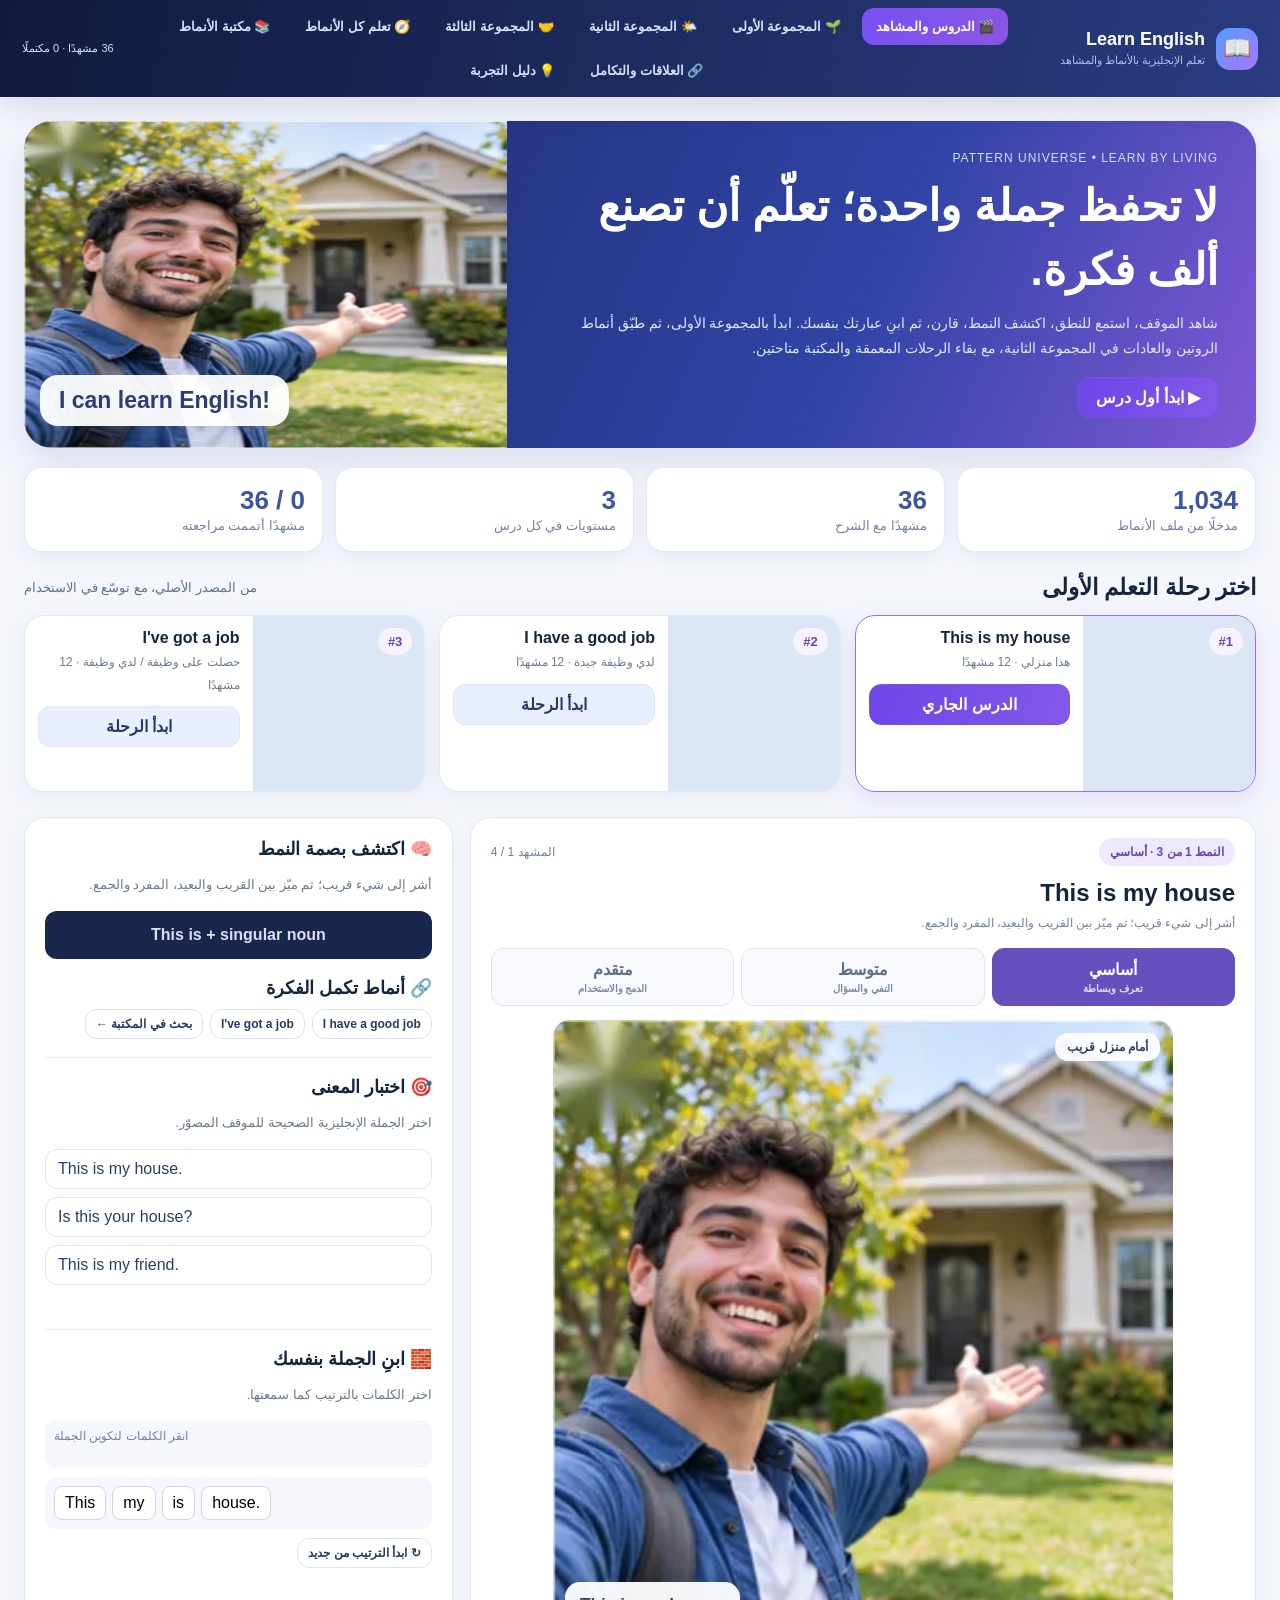
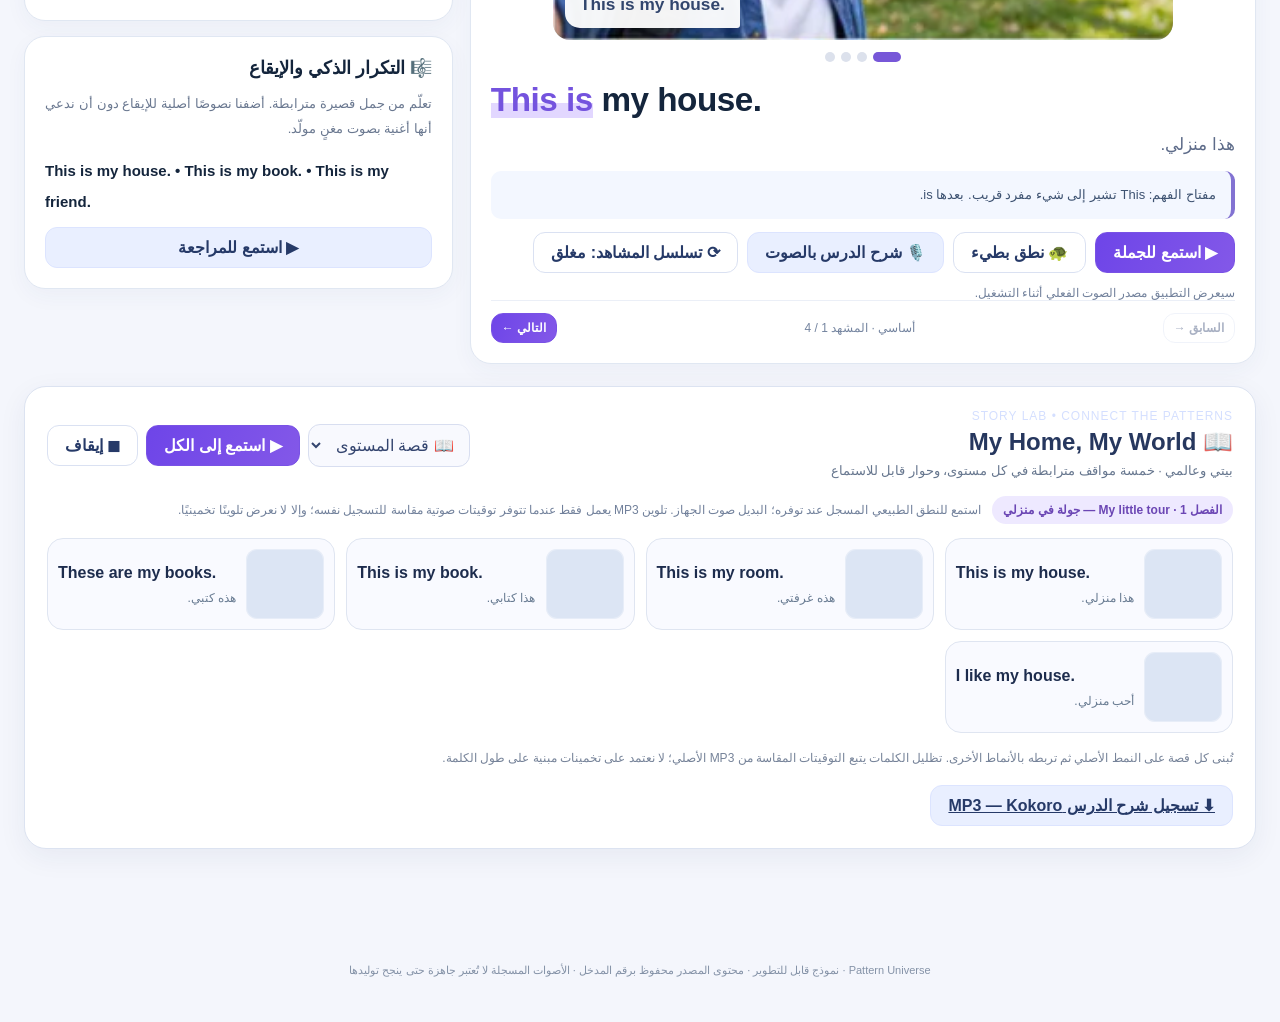
==== commit c7e9dedc: "Expose Group Three lessons and thematic chapter stories" ====
--- a/learn-english-preview/index.html
+++ b/learn-english-preview/index.html
@@ -1,6 +1,6 @@
 <!doctype html>
 <html lang="ar" dir="rtl"><head><meta charset="utf-8"><meta name="viewport" content="width=device-width, initial-scale=1,viewport-fit=cover"><meta name="theme-color" content="#121d43"><meta name="description" content="Learn English through contextual scenes, grammar patterns and natural audio."><title>Learn English | عالم الأنماط والمشاهد</title><link rel="stylesheet" href="styles.css"><link rel="manifest" href="manifest.webmanifest"></head><body>
-<header class="topbar"><div class="topinner"><div class="logo"><span class="logoIcon">📖</span><div><b>Learn English</b><small>تعلم الإنجليزية بالأنماط والمشاهد</small></div></div><nav class="nav" aria-label="التنقل"><button data-view="learn" class="active">🎬 الدروس والمشاهد</button><button data-view="group-one">🌱 المجموعة الأولى</button><button data-view="group-two">🌤️ المجموعة الثانية</button><button data-view="paths">🧭 تعلم كل الأنماط</button><button data-view="catalog">📚 مكتبة الأنماط</button><button data-view="compare">🔗 العلاقات والتكامل</button><button data-view="guide">💡 دليل التجربة</button></nav><div class="headerStats" id="headerStats">المجموعة الأولى · 18 نمطًا + 3 رحلات معمقة</div></div></header>
+<header class="topbar"><div class="topinner"><div class="logo"><span class="logoIcon">📖</span><div><b>Learn English</b><small>تعلم الإنجليزية بالأنماط والمشاهد</small></div></div><nav class="nav" aria-label="التنقل"><button data-view="learn" class="active">🎬 الدروس والمشاهد</button><button data-view="group-one">🌱 المجموعة الأولى</button><button data-view="group-two">🌤️ المجموعة الثانية</button><button data-view="group-three">🤝 المجموعة الثالثة</button><button data-view="paths">🧭 تعلم كل الأنماط</button><button data-view="catalog">📚 مكتبة الأنماط</button><button data-view="compare">🔗 العلاقات والتكامل</button><button data-view="guide">💡 دليل التجربة</button></nav><div class="headerStats" id="headerStats">المجموعة الأولى · 18 نمطًا + 3 رحلات معمقة</div></div></header>
 <div class="layout">
 <section id="view-learn"><div class="hero"><div class="heroText"><div class="kicker">PATTERN UNIVERSE • LEARN BY LIVING</div><h1>لا تحفظ جملة واحدة؛ تعلّم أن تصنع ألف فكرة.</h1><p>شاهد الموقف، استمع للنطق، اكتشف النمط، قارن، ثم ابنِ عبارتك بنفسك. ابدأ بالمجموعة الأولى، ثم طبّق أنماط الروتين والعادات في المجموعة الثانية، مع بقاء الرحلات المعمقة والمكتبة متاحتين.</p><button id="heroStart" class="btn primary">▶ ابدأ أول درس</button></div><div class="heroImg"><div class="illus"></div></div></div>
 <div class="stats"><div class="stat"><b id="sPatterns">1,034</b><small>مدخلًا من ملف الأنماط</small></div><div class="stat"><b>36</b><small>مشهدًا مع الشرح</small></div><div class="stat"><b>3</b><small>مستويات في كل درس</small></div><div class="stat"><b id="sProgress">0 / 36</b><small>مشهدًا أتممت مراجعته</small></div></div>
@@ -76,6 +76,34 @@
  <section class="g2Stories" aria-label="قصص متكاملة تربط أنماط الروتين"><div class="g2StoryHeading"><div><h2>📚 ثلاث قصص من الحياة اليومية</h2><p>My Morning · My School Day · My Weekend — طبّق عدة أنماط في سياق واحد.</p></div><button class="btn primary" id="g2ChapterAll">▶ استمع للقصة كاملة</button></div><div id="g2ChapterTabs" class="g2ChapterTabs"></div><div id="g2ChapterLines" class="g2StoryList"></div></section>
  <p class="g2Foot">تظهر الآن بطاقات توضيحية بسيطة لكل موقف حتى إنتاج أطالس WebP الواقعية. يُظلل التطبيق الكلمات بحسب توقيتات التسجيل المتحقق منها متى توفرت، ويستخدم نطق الجهاز بوضوح إذا لم تتوفر بعد.</p>
 </section>
+<section id="view-group-three" class="hidden g3Root" aria-labelledby="g3Heading">
+ <div class="g3Hero"><div><p class="g3Eyebrow">GROUP THREE · REAL LANGUAGE IN REAL SITUATIONS</p><h1 id="g3Heading">أتواصل بثقة وأطلب المساعدة وأتخذ القرارات</h1><p>18 نمطًا حول القدرة وطلب الإذن والمساعدة والاحتياج والالتزام والنصيحة والعروض المهذبة، مع 72 موقفًا وثلاث قصص متصلة.</p><div class="g3Stats"><span id="g3Progress">0 / 72 تجربة</span><span id="g3PatternProgress">0 / 18 أنماط</span></div></div><div class="g3HeroIcon" aria-hidden="true">🗣️📖</div></div>
+ <p id="g3Loading" class="g3Notice">تحميل المجموعة الثالثة...</p>
+ <nav id="g3PatternList" class="g3PatternList" aria-label="أنماط المجموعة الثالثة"></nav>
+ <article id="g3Lesson" class="g3Lesson">
+  <div class="g3TopLine"><span id="g3Number" class="pill">النمط الأول</span><span id="g3Source" class="muted"></span></div>
+  <div class="g3LessonGrid">
+   <section class="g3Main">
+    <header class="g3LessonHead"><h2 id="g3Title" dir="ltr" lang="en">This is</h2><p id="g3Meaning">هذا</p><div class="g3Formula" id="g3Formula" dir="ltr"></div></header>
+    <div class="g3Visual" id="g3Visual"></div><p id="g3SceneContext" class="g3Context"></p>
+    <div class="g3English" lang="en" dir="ltr" id="g3MainEnglish"></div><p id="g3MainArabic" class="g3Arabic"></p>
+    <div class="g3SceneNav"><span id="g3SceneNumber"></span><div id="g3SceneSteps" class="g3Dots"></div></div>
+    <div class="g3Actions"><button id="g3Speak" class="btn primary">🔊 استمع</button><button id="g3Slow" class="btn">🐢 نطق بطيء</button><button id="g3Stop" class="btn">◼ إيقاف</button><button id="g3Autoplay" class="btn alt">▶ استمع لجميع مواقف النمط</button></div>
+    <p id="g3AudioStatus" role="status" class="g3AudioStatus"></p>
+    <div class="g3StepNav"><button id="g3Prev" class="btn">→ السابق</button><button id="g3Next" class="btn primary">التالي ←</button></div>
+   </section>
+   <aside class="g3Sidebar">
+    <section class="g3Card"><h3>🧠 لماذا نستخدم هذا النمط؟</h3><p id="g3Explanation"></p><button id="g3Explain" class="btn alt">🎙️ استمع لشرح بالإنجليزية</button><p id="g3ExplanationEn" lang="en" dir="ltr" class="g3ExplanationEn"></p></section>
+    <section class="g3Card"><h3>⚖️ المقارنة التي تمنع الالتباس</h3><p id="g3Contrast"></p><h4>أنماط تكمل الفكرة</h4><div id="g3Relations" class="g3Related"></div></section>
+    <section class="g3Card"><h3>🎯 اختبار فهم الموقف</h3><label class="g3Check"><input id="g3Secret" type="checkbox"> إخفاء الجملة الأصلية أثناء التمرين</label><p id="g3QuizQuestion"></p><div id="g3QuizOptions" class="g3QuizChoices"></div><p id="g3QuizFeedback" aria-live="polite"></p></section>
+    <section class="g3Card"><h3>🧱 ابنِ العبارة بنفسك</h3><p class="g3Muted">اسمع ثم كوّن العبارة بالترتيب. يمكنك إرجاع أي كلمة بالنقر عليها.</p><div id="g3BuiltWords" class="g3Words g3Chosen"></div><div id="g3BankWords" class="g3Words"></div><button class="btn tiny" id="g3Reset">↻ إعادة ترتيب الكلمات</button><p id="g3BuildFeedback" aria-live="polite"></p></section>
+   </aside>
+  </div>
+ </article>
+ <section class="g3Stories" aria-label="قصة وحوار النمط"><div class="g3StoryHeading"><div><h2>📖 قصة النمط والحوار</h2><p>مواقف متتابعة تربط البنية بالاستخدام الطبيعي. يمكن سماع كل سطر وحده.</p></div><div class="g3Actions"><button class="btn" id="g3StoryToggle">🎭 انتقل إلى الحوار</button><button class="btn primary" id="g3StoryAll">▶ استمع للنص كاملًا</button></div></div><div id="g3StoryList" class="g3StoryList"></div></section>
+ <section class="g3Stories" aria-label="قصص متكاملة تربط أنماط الروتين"><div class="g3StoryHeading"><div><h2>📚 ثلاث قصص من الحياة اليومية</h2><p>Helping in Class · A Busy Afternoon · A Polite Invitation — اجمع القدرة والطلب والنصيحة في تواصل طبيعي.</p></div><button class="btn primary" id="g3ChapterAll">▶ استمع للقصة كاملة</button></div><div id="g3ChapterTabs" class="g3ChapterTabs"></div><div id="g3ChapterLines" class="g3StoryList"></div></section>
+ <p class="g3Foot">تظهر الآن بطاقات توضيحية بسيطة لكل موقف حتى إنتاج أطالس WebP الواقعية. يُظلل التطبيق الكلمات بحسب توقيتات التسجيل المتحقق منها متى توفرت، ويستخدم نطق الجهاز بوضوح إذا لم تتوفر بعد.</p>
+</section>
 <section id="view-paths" class="hidden">
 <div class="sectionTitle"><div><h2>🧭 مسارات تعلم جميع الأنماط</h2><p>مكتبة المصدر كاملة، مع فصل الدروس المصورة المسجلة عن المحتوى الذي لا يزال قيد الإنتاج</p></div></div>
 <div class="patternPathMetrics"><span>📚 <b>1,034</b> مدخلًا مصدرًا</span><span>🧠 <b>15</b> تصنيفًا أوليًا</span><span>🎬 <b>3</b> دروس مصورة ومزامنة</span></div>
@@ -105,4 +133,4 @@
 <section id="view-guide" class="hidden"><div class="sectionTitle"><h2>💡 كيف تستخدم التجربة؟</h2></div><div class="card cardpad"><h3>من الموقف إلى القدرة على التعبير</h3><p>ابدأ بمشهد أساسي، واستمع إلى الجملة والتفسير الإنجليزي، ثم انتقل إلى المستوى المتوسط لرؤية النفي والسؤال والمقارنة. في المستوى المتقدم تعرّف على دمج الأنماط في جمل أخرى. بعد ذلك افتح المكتبة للانتقال بحسب الكلمة المفتاحية أو التصنيف أو عمق الجملة.</p><p class="hintline">مهم: الدروس الثلاثة محتوى تعليمي مؤلف ومراجع مبدئيًا لهذه التجربة. أما مستويات العمق والوسوم في مكتبة المصدر كلها فهي آلية تقريبية وليست تصنيف CEFR معتمدًا. عند توليد مقاطع Kokoro عبر GitHub Actions، يستخدم التطبيق MP3 المسجل تلقائيًا؛ وإلى أن تتوفر، يستخدم صوت المتصفح ويصرّح بذلك.</p><h3>معايير إنتاج النسخة الكاملة</h3><p>كل نمط أصلي → أهداف وشرح مختصر → مشاهد متعددة مع صور بأبعاد ثابتة → فرق عن الأنماط المجاورة → أمثلة سياقية → مشهد محادثة → أسئلة واختبار إنتاج مستقل → مراجعة صوتية ثم تكرار متباعد.</p></div></section></div>
 <footer class="footer">Pattern Universe · نموذج قابل للتطوير · محتوى المصدر محفوظ برقم المدخل · الأصوات المسجلة لا تُعتبر جاهزة حتى ينجح توليدها</footer>
 <dialog id="patternDialog"><div class="dialogbody"><div class="head"><span class="pill" id="modalId"></span><button class="btn tiny" id="modalClose" aria-label="إغلاق">✕</button></div><h2 id="modalEn" lang="en"></h2><p id="modalRule"></p><div id="modalTags" class="categoryChips"></div><div id="modalNeighbors" class="relationBox" style="margin:10px 0 16px;display:block;line-height:2.5"></div><div class="actions"><button class="btn primary" id="modalSpeak">▶ استمع</button><button class="btn" id="modalStudy">🧭 تعلم هذا النمط</button><button class="btn" id="modalRelated">🔗 اذهب للدرس المرتبط</button></div><p class="note">الشرح الإنجليزي في هذه النافذة من ملف المصدر الأصلي، وقد يحتاج تدقيقًا لغويًا.</p></div></dialog>
-<div id="toast" role="status"></div><script defer src="readalong-assist.js"></script><script defer src="pattern-learning.js"></script><script defer src="group-one.js"></script><script defer src="group-two.js"></script><script src="assets/audio-bundles/this-basics.js"></script><script src="assets/audio-bundles/this-stories12.js"></script><script src="assets/audio-bundles/this-stories3-dialogue.js"></script><script src="assets/audio-bundles/have-basics.js"></script><script src="assets/audio-bundles/have-stories12.js"></script><script src="assets/audio-bundles/have-stories3-dialogue.js"></script><script src="assets/audio-bundles/got-basics.js"></script><script src="assets/audio-bundles/got-stories12.js"></script><script src="assets/audio-bundles/got-stories3-dialogue.js"></script><script type="module" src="app.js"></script></body></html>+<div id="toast" role="status"></div><script defer src="readalong-assist.js"></script><script defer src="pattern-learning.js"></script><script defer src="group-one.js"></script><script defer src="group-two.js"></script><script defer src="group-three.js"></script><script src="assets/audio-bundles/this-basics.js"></script><script src="assets/audio-bundles/this-stories12.js"></script><script src="assets/audio-bundles/this-stories3-dialogue.js"></script><script src="assets/audio-bundles/have-basics.js"></script><script src="assets/audio-bundles/have-stories12.js"></script><script src="assets/audio-bundles/have-stories3-dialogue.js"></script><script src="assets/audio-bundles/got-basics.js"></script><script src="assets/audio-bundles/got-stories12.js"></script><script src="assets/audio-bundles/got-stories3-dialogue.js"></script><script type="module" src="app.js"></script></body></html>
--- a/learn-english-preview/styles.css
+++ b/learn-english-preview/styles.css
@@ -123,3 +123,19 @@
 /* Original source atlases have square tiles. Preserve the subject proportions. */
 .g1Visual{aspect-ratio:1/1;max-width:440px;margin:16px auto 0}
 @media(max-width:850px){.g1Visual{aspect-ratio:1/1}}
+
+/* Second group: matching accessible mobile components, temporary visual cards */
+.g2Root{max-width:1320px;margin:auto}.g2Hero{border-radius:24px;background:linear-gradient(115deg,#122c5d,#37569d);color:#fff;display:flex;align-items:center;justify-content:space-between;gap:20px;padding:24px 30px;box-shadow:0 14px 32px #25386520}.g2Hero h1{font-size:clamp(22px,3vw,34px);margin:0 0 8px}.g2Hero p{margin:0 0 10px;color:#e4edff}.g2Eyebrow{font-size:11px;letter-spacing:1px!important;color:#c6d7ff!important}.g2HeroIcon{font-size:60px;white-space:nowrap}.g2Stats{display:flex;gap:10px;flex-wrap:wrap}.g2Stats span{font-weight:800;background:#ffffff20;border:1px solid #ffffff40;padding:8px 12px;border-radius:12px}.g2Notice,.g2Foot{padding:13px;border-radius:12px;background:#eef3ff;color:#40547d;font-size:13px;line-height:2}.g2PatternList{display:flex;overflow-x:auto;gap:9px;padding:14px 1px 18px;scroll-snap-type:x proximity;scrollbar-width:thin}.g2PatternChip{flex:0 0 151px;scroll-snap-align:start;display:grid;gap:5px;text-align:right;background:white;border:1px solid #dce5f4;border-radius:16px;padding:12px;color:#273a5b}.g2PatternChip.active{background:#eef1ff;border:2px solid #7759dc}.g2PatternChip b{font-size:15px;text-align:left}.g2PatternChip span{font-size:12px}.g2PatternChip small{font-size:11px;color:#6a7894}.g2Lesson,.g2Stories{border-radius:22px;background:white;border:1px solid #e3eaf4;padding:19px;margin-top:10px;box-shadow:0 8px 30px #293e7210}.g2TopLine{display:flex;align-items:center;justify-content:space-between;gap:10px;flex-wrap:wrap;margin-bottom:15px}.g2TopLine .muted{font-size:11px}.g2LessonGrid{display:grid;grid-template-columns:minmax(0,1.45fr) minmax(0,1fr);gap:18px}.g2Main{min-width:0}.g2LessonHead h2{font-size:clamp(26px,3.4vw,40px);margin:0}.g2LessonHead p{color:#52668a;margin:0 0 8px}.g2Formula{background:#f4f5ff;border:1px solid #dee3fc;border-radius:12px;padding:10px 13px;font-weight:bold;color:#4652a3;text-align:left;direction:ltr;line-height:1.7}.g2Visual{margin:16px auto 0;border-radius:20px;overflow:hidden;background:#e5ebfb;aspect-ratio:1/1;width:100%;max-width:440px;max-height:none;min-width:0}.g2Photo{height:100%;width:100%;background-repeat:no-repeat}.g2Illustration{height:100%;display:flex;align-items:center;justify-content:center;flex-direction:column;background:radial-gradient(circle at 30% 15%,#fff9f0,#d9e9ff 55%,#e6dcff);text-align:center;padding:12px;gap:10px}.g2Illustration span{font-size:clamp(56px,9vw,108px);filter:drop-shadow(0 10px 12px #0002)}.g2Illustration strong{font-size:17px}.g2Illustration small{font-size:11px;color:#657690}.g2Context{text-align:center;color:#5a6a86;margin:8px}.g2English{font-weight:900;text-align:center;font-size:clamp(22px,3.1vw,36px);line-height:1.65;min-height:55px;color:#183766;overflow-wrap:anywhere}.g2English.g2Masked{color:transparent;user-select:none;background:repeating-linear-gradient(110deg,#e9edfa 0,#e9edfa 12px,#f8f9fe 12px,#f8f9fe 24px);border-radius:8px}.g2Arabic{text-align:center;font-size:18px;color:#52617a;margin:0 0 12px}.g2SceneNav{display:flex;justify-content:center;align-items:center;gap:12px;color:#7083a5;font-size:13px}.g2Dots{display:flex;gap:5px}.g2Dots button{min-width:27px;min-height:27px;background:#e8ecff;border:0;border-radius:8px}.g2Dots button.active{background:#7252eb;color:white}.g2Actions{display:flex;flex-wrap:wrap;gap:8px;justify-content:center}.g2Actions .btn{font-size:13px;padding:9px 11px}.g2AudioStatus{font-size:12px;color:#607090;min-height:32px;line-height:1.8;text-align:center}.g2StepNav{display:flex;justify-content:space-between;gap:8px;margin-top:14px}.g2Sidebar{display:grid;gap:12px;align-content:start}.g2Card{border:1px solid #e2e9f5;border-radius:15px;padding:15px;background:#fbfcff;min-width:0}.g2Card h3{font-size:16px;margin:0 0 9px}.g2Card h4{font-size:13px;margin:12px 0 8px}.g2Card p{margin:5px 0 10px;font-size:13px;line-height:1.9}.g2Card .btn{font-size:12px}.g2ExplanationEn{padding:9px 11px;border-radius:9px;background:#edf3fb;color:#3c5277;overflow-wrap:anywhere;text-align:left}.g2Related{display:flex;flex-wrap:wrap;gap:7px}.g2Check{display:flex;gap:8px;align-items:center;font-size:12px;color:#52607b;margin:8px 0}.g2QuizChoices{display:grid;gap:8px}.g2QuizChoices button{width:100%;text-align:left;direction:ltr;border:1px solid #dce5f4;background:white;padding:9px 11px;border-radius:10px;font-weight:700;color:#243b6c;overflow-wrap:anywhere}.g2QuizChoices button.good{border-color:#56a97b;background:#e9f9ee}.g2QuizChoices button.bad{border-color:#e39b97;background:#fff0ef}.g2Words{display:flex;flex-wrap:wrap;gap:6px;min-height:42px;margin:8px 0;padding:8px;border:1px dashed #d4ddec;border-radius:10px;direction:ltr;justify-content:flex-start}.g2Words button{border:1px solid #c9d5eb;background:white;border-radius:8px;padding:7px 9px;direction:ltr}.g2Chosen{background:#f3f6ff}.g2Muted{color:#6b7a96}.g2Spoken{background:#ffe48b;color:#223252;border-radius:4px;padding:1px 3px}.g2StoryHeading{display:flex;gap:15px;align-items:center;justify-content:space-between;flex-wrap:wrap}.g2StoryHeading h2{margin:0}.g2StoryHeading p{margin:5px;color:#61728b;font-size:13px}.g2StoryList{display:grid;gap:8px;margin-top:16px}.g2StoryRow{border:1px solid #dce6f6;border-radius:13px;background:#f8faff;display:flex;gap:8px;flex-direction:column;text-align:right;padding:11px 15px}.g2StoryRow.active{border-color:#7559ea;background:#f0edff}.g2LineMeta{font-size:11px;color:#62759c}.g2LineEnglish{font-size:17px;font-weight:800;text-align:left;overflow-wrap:anywhere}.g2LineArabic{color:#546989;font-size:13px}@media(max-width:850px){.g2LessonGrid{grid-template-columns:1fr}.g2Hero{padding:19px}.g2HeroIcon{font-size:42px}.g2Lesson,.g2Stories{padding:12px}.g2Card{padding:13px}.g2Visual{aspect-ratio:4/3}.g2PatternChip{flex-basis:132px}}@media(max-width:480px){.g2HeroIcon{display:none}.g2LessonHead h2{font-size:28px}.g2English{font-size:25px}.g2Actions{justify-content:stretch}.g2Actions .btn{flex:1 1 42%}.g2Hero h1{font-size:22px}}
+
+/* Original source atlases have square tiles. Preserve the subject proportions. */
+.g2Visual{aspect-ratio:1/1;max-width:440px;margin:16px auto 0}
+@media(max-width:850px){.g2Visual{aspect-ratio:1/1}}
+
+.g2RoutineCard{background:radial-gradient(circle at 28% 14%,#fffef1,#e6f4f5 53%,#e7e8ff)}
+.g2ChapterTabs{display:flex;flex-wrap:wrap;gap:8px;margin:10px 0 16px}
+.g2ChapterTabs .btn{min-height:40px;white-space:normal}
+.g2RoutineCard small{max-width:92%;line-height:1.6}
+
+/* Emphasize target English constructions inside group-two stories without hiding the other words. */
+.g2LineEnglish{font-weight:500}
+.g2Focus{font-weight:900;color:#294ca1;text-decoration:underline;text-decoration-color:#9eb3ed;text-decoration-thickness:2px;text-underline-offset:4px}
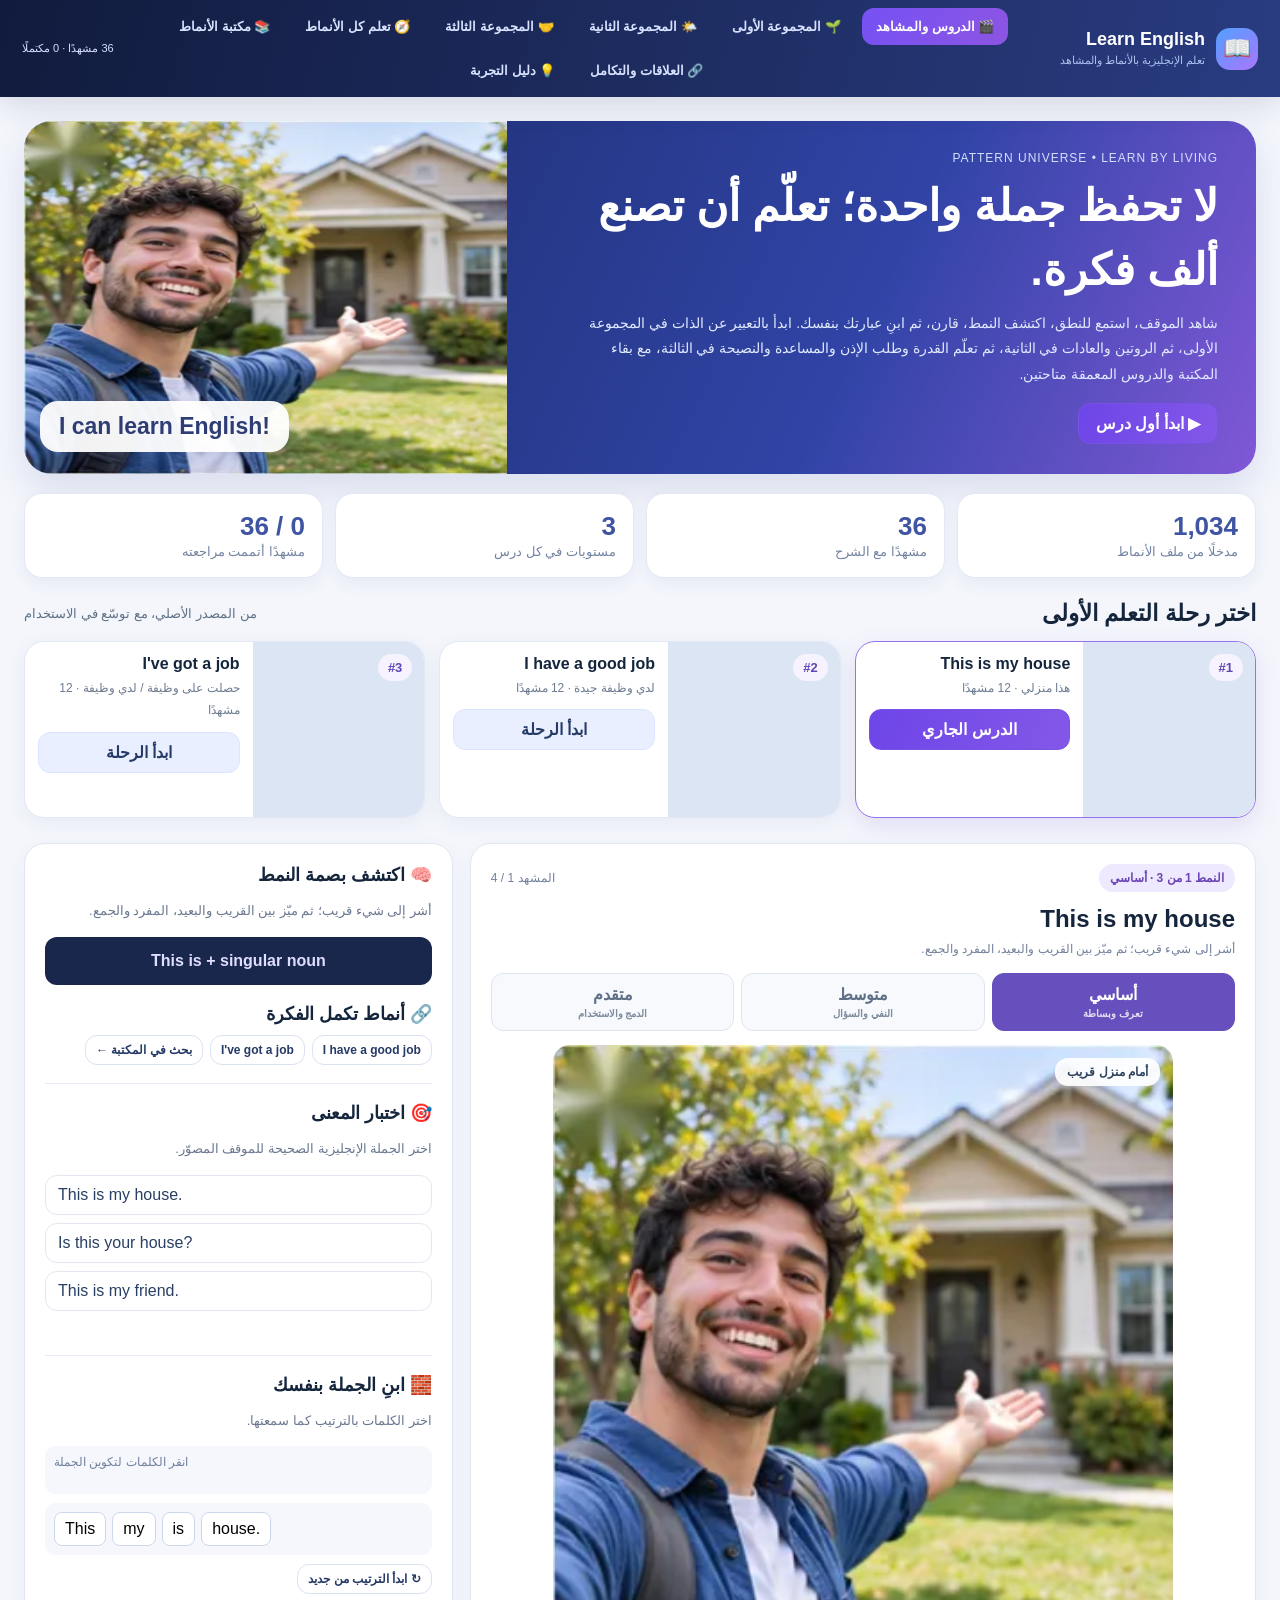
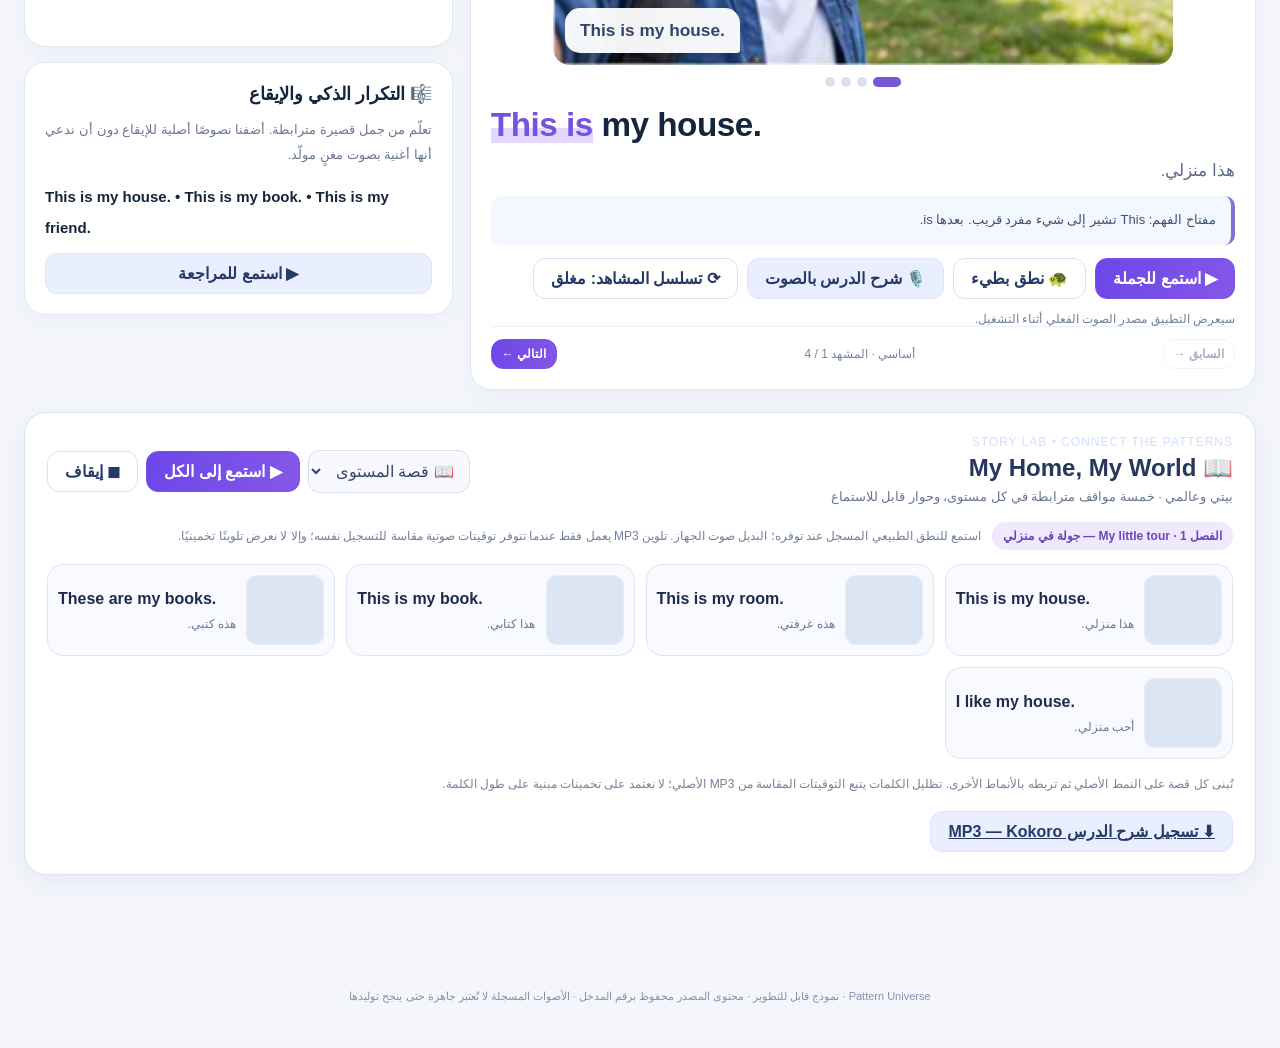
==== commit 4730aa50: "Introduce all three English learning groups on the home screen" ====
--- a/learn-english-preview/index.html
+++ b/learn-english-preview/index.html
@@ -1,8 +1,8 @@
 <!doctype html>
 <html lang="ar" dir="rtl"><head><meta charset="utf-8"><meta name="viewport" content="width=device-width, initial-scale=1,viewport-fit=cover"><meta name="theme-color" content="#121d43"><meta name="description" content="Learn English through contextual scenes, grammar patterns and natural audio."><title>Learn English | عالم الأنماط والمشاهد</title><link rel="stylesheet" href="styles.css"><link rel="manifest" href="manifest.webmanifest"></head><body>
-<header class="topbar"><div class="topinner"><div class="logo"><span class="logoIcon">📖</span><div><b>Learn English</b><small>تعلم الإنجليزية بالأنماط والمشاهد</small></div></div><nav class="nav" aria-label="التنقل"><button data-view="learn" class="active">🎬 الدروس والمشاهد</button><button data-view="group-one">🌱 المجموعة الأولى</button><button data-view="group-two">🌤️ المجموعة الثانية</button><button data-view="group-three">🤝 المجموعة الثالثة</button><button data-view="paths">🧭 تعلم كل الأنماط</button><button data-view="catalog">📚 مكتبة الأنماط</button><button data-view="compare">🔗 العلاقات والتكامل</button><button data-view="guide">💡 دليل التجربة</button></nav><div class="headerStats" id="headerStats">المجموعة الأولى · 18 نمطًا + 3 رحلات معمقة</div></div></header>
+<header class="topbar"><div class="topinner"><div class="logo"><span class="logoIcon">📖</span><div><b>Learn English</b><small>تعلم الإنجليزية بالأنماط والمشاهد</small></div></div><nav class="nav" aria-label="التنقل"><button data-view="learn" class="active">🎬 الدروس والمشاهد</button><button data-view="group-one">🌱 المجموعة الأولى</button><button data-view="group-two">🌤️ المجموعة الثانية</button><button data-view="group-three">🤝 المجموعة الثالثة</button><button data-view="paths">🧭 تعلم كل الأنماط</button><button data-view="catalog">📚 مكتبة الأنماط</button><button data-view="compare">🔗 العلاقات والتكامل</button><button data-view="guide">💡 دليل التجربة</button></nav><div class="headerStats" id="headerStats">ثلاث مجموعات · 54 نمطًا + 3 رحلات معمقة</div></div></header>
 <div class="layout">
-<section id="view-learn"><div class="hero"><div class="heroText"><div class="kicker">PATTERN UNIVERSE • LEARN BY LIVING</div><h1>لا تحفظ جملة واحدة؛ تعلّم أن تصنع ألف فكرة.</h1><p>شاهد الموقف، استمع للنطق، اكتشف النمط، قارن، ثم ابنِ عبارتك بنفسك. ابدأ بالمجموعة الأولى، ثم طبّق أنماط الروتين والعادات في المجموعة الثانية، مع بقاء الرحلات المعمقة والمكتبة متاحتين.</p><button id="heroStart" class="btn primary">▶ ابدأ أول درس</button></div><div class="heroImg"><div class="illus"></div></div></div>
+<section id="view-learn"><div class="hero"><div class="heroText"><div class="kicker">PATTERN UNIVERSE • LEARN BY LIVING</div><h1>لا تحفظ جملة واحدة؛ تعلّم أن تصنع ألف فكرة.</h1><p>شاهد الموقف، استمع للنطق، اكتشف النمط، قارن، ثم ابنِ عبارتك بنفسك. ابدأ بالتعبير عن الذات في المجموعة الأولى، ثم الروتين والعادات في الثانية، ثم تعلّم القدرة وطلب الإذن والمساعدة والنصيحة في الثالثة، مع بقاء المكتبة والدروس المعمقة متاحتين.</p><button id="heroStart" class="btn primary">▶ ابدأ أول درس</button></div><div class="heroImg"><div class="illus"></div></div></div>
 <div class="stats"><div class="stat"><b id="sPatterns">1,034</b><small>مدخلًا من ملف الأنماط</small></div><div class="stat"><b>36</b><small>مشهدًا مع الشرح</small></div><div class="stat"><b>3</b><small>مستويات في كل درس</small></div><div class="stat"><b id="sProgress">0 / 36</b><small>مشهدًا أتممت مراجعته</small></div></div>
 <div class="sectionTitle"><h2>اختر رحلة التعلم الأولى</h2><p>من المصدر الأصلي، مع توسّع في الاستخدام</p></div><div id="lessonCards" class="lessonCards"></div>
 <section class="study" id="study"><div class="card"><div class="cardpad"><div class="head"><span class="pill" id="lessonBadge">النمط الأول</span><span id="sceneCount" class="muted">المشهد 1 / 4</span></div><h2 id="lessonTitle" lang="en" dir="ltr" style="text-align:right;margin:0 0 5px">This is my house</h2><p class="muted" id="lessonDescription" style="margin:0 0 13px">أشر إلى ما حولك باللغة الإنجليزية.</p>
--- a/learn-english-preview/styles.css
+++ b/learn-english-preview/styles.css
@@ -139,3 +139,20 @@
 /* Emphasize target English constructions inside group-two stories without hiding the other words. */
 .g2LineEnglish{font-weight:500}
 .g2Focus{font-weight:900;color:#294ca1;text-decoration:underline;text-decoration-color:#9eb3ed;text-decoration-thickness:2px;text-underline-offset:4px}
+
+/* Group three: accessible ability, permission and polite-requests learning cards */
+.g3Root{max-width:1320px;margin:auto}.g3Hero{border-radius:24px;background:linear-gradient(115deg,#122c5d,#37569d);color:#fff;display:flex;align-items:center;justify-content:space-between;gap:20px;padding:24px 30px;box-shadow:0 14px 32px #25386520}.g3Hero h1{font-size:clamp(22px,3vw,34px);margin:0 0 8px}.g3Hero p{margin:0 0 10px;color:#e4edff}.g3Eyebrow{font-size:11px;letter-spacing:1px!important;color:#c6d7ff!important}.g3HeroIcon{font-size:60px;white-space:nowrap}.g3Stats{display:flex;gap:10px;flex-wrap:wrap}.g3Stats span{font-weight:800;background:#ffffff20;border:1px solid #ffffff40;padding:8px 12px;border-radius:12px}.g3Notice,.g3Foot{padding:13px;border-radius:12px;background:#eef3ff;color:#40547d;font-size:13px;line-height:2}.g3PatternList{display:flex;overflow-x:auto;gap:9px;padding:14px 1px 18px;scroll-snap-type:x proximity;scrollbar-width:thin}.g3PatternChip{flex:0 0 151px;scroll-snap-align:start;display:grid;gap:5px;text-align:right;background:white;border:1px solid #dce5f4;border-radius:16px;padding:12px;color:#273a5b}.g3PatternChip.active{background:#eef1ff;border:2px solid #7759dc}.g3PatternChip b{font-size:15px;text-align:left}.g3PatternChip span{font-size:12px}.g3PatternChip small{font-size:11px;color:#6a7894}.g3Lesson,.g3Stories{border-radius:22px;background:white;border:1px solid #e3eaf4;padding:19px;margin-top:10px;box-shadow:0 8px 30px #293e7210}.g3TopLine{display:flex;align-items:center;justify-content:space-between;gap:10px;flex-wrap:wrap;margin-bottom:15px}.g3TopLine .muted{font-size:11px}.g3LessonGrid{display:grid;grid-template-columns:minmax(0,1.45fr) minmax(0,1fr);gap:18px}.g3Main{min-width:0}.g3LessonHead h2{font-size:clamp(26px,3.4vw,40px);margin:0}.g3LessonHead p{color:#52668a;margin:0 0 8px}.g3Formula{background:#f4f5ff;border:1px solid #dee3fc;border-radius:12px;padding:10px 13px;font-weight:bold;color:#4652a3;text-align:left;direction:ltr;line-height:1.7}.g3Visual{margin:16px auto 0;border-radius:20px;overflow:hidden;background:#e5ebfb;aspect-ratio:1/1;width:100%;max-width:440px;max-height:none;min-width:0}.g3Photo{height:100%;width:100%;background-repeat:no-repeat}.g3Illustration{height:100%;display:flex;align-items:center;justify-content:center;flex-direction:column;background:radial-gradient(circle at 30% 15%,#fff9f0,#d9e9ff 55%,#e6dcff);text-align:center;padding:12px;gap:10px}.g3Illustration span{font-size:clamp(56px,9vw,108px);filter:drop-shadow(0 10px 12px #0002)}.g3Illustration strong{font-size:17px}.g3Illustration small{font-size:11px;color:#657690}.g3Context{text-align:center;color:#5a6a86;margin:8px}.g3English{font-weight:900;text-align:center;font-size:clamp(22px,3.1vw,36px);line-height:1.65;min-height:55px;color:#183766;overflow-wrap:anywhere}.g3English.g3Masked{color:transparent;user-select:none;background:repeating-linear-gradient(110deg,#e9edfa 0,#e9edfa 12px,#f8f9fe 12px,#f8f9fe 24px);border-radius:8px}.g3Arabic{text-align:center;font-size:18px;color:#52617a;margin:0 0 12px}.g3SceneNav{display:flex;justify-content:center;align-items:center;gap:12px;color:#7083a5;font-size:13px}.g3Dots{display:flex;gap:5px}.g3Dots button{min-width:27px;min-height:27px;background:#e8ecff;border:0;border-radius:8px}.g3Dots button.active{background:#7252eb;color:white}.g3Actions{display:flex;flex-wrap:wrap;gap:8px;justify-content:center}.g3Actions .btn{font-size:13px;padding:9px 11px}.g3AudioStatus{font-size:12px;color:#607090;min-height:32px;line-height:1.8;text-align:center}.g3StepNav{display:flex;justify-content:space-between;gap:8px;margin-top:14px}.g3Sidebar{display:grid;gap:12px;align-content:start}.g3Card{border:1px solid #e2e9f5;border-radius:15px;padding:15px;background:#fbfcff;min-width:0}.g3Card h3{font-size:16px;margin:0 0 9px}.g3Card h4{font-size:13px;margin:12px 0 8px}.g3Card p{margin:5px 0 10px;font-size:13px;line-height:1.9}.g3Card .btn{font-size:12px}.g3ExplanationEn{padding:9px 11px;border-radius:9px;background:#edf3fb;color:#3c5277;overflow-wrap:anywhere;text-align:left}.g3Related{display:flex;flex-wrap:wrap;gap:7px}.g3Check{display:flex;gap:8px;align-items:center;font-size:12px;color:#52607b;margin:8px 0}.g3QuizChoices{display:grid;gap:8px}.g3QuizChoices button{width:100%;text-align:left;direction:ltr;border:1px solid #dce5f4;background:white;padding:9px 11px;border-radius:10px;font-weight:700;color:#243b6c;overflow-wrap:anywhere}.g3QuizChoices button.good{border-color:#56a97b;background:#e9f9ee}.g3QuizChoices button.bad{border-color:#e39b97;background:#fff0ef}.g3Words{display:flex;flex-wrap:wrap;gap:6px;min-height:42px;margin:8px 0;padding:8px;border:1px dashed #d4ddec;border-radius:10px;direction:ltr;justify-content:flex-start}.g3Words button{border:1px solid #c9d5eb;background:white;border-radius:8px;padding:7px 9px;direction:ltr}.g3Chosen{background:#f3f6ff}.g3Muted{color:#6b7a96}.g3Spoken{background:#ffe48b;color:#223252;border-radius:4px;padding:1px 3px}.g3StoryHeading{display:flex;gap:15px;align-items:center;justify-content:space-between;flex-wrap:wrap}.g3StoryHeading h2{margin:0}.g3StoryHeading p{margin:5px;color:#61728b;font-size:13px}.g3StoryList{display:grid;gap:8px;margin-top:16px}.g3StoryRow{border:1px solid #dce6f6;border-radius:13px;background:#f8faff;display:flex;gap:8px;flex-direction:column;text-align:right;padding:11px 15px}.g3StoryRow.active{border-color:#7559ea;background:#f0edff}.g3LineMeta{font-size:11px;color:#62759c}.g3LineEnglish{font-size:17px;font-weight:800;text-align:left;overflow-wrap:anywhere}.g3LineArabic{color:#546989;font-size:13px}@media(max-width:850px){.g3LessonGrid{grid-template-columns:1fr}.g3Hero{padding:19px}.g3HeroIcon{font-size:42px}.g3Lesson,.g3Stories{padding:12px}.g3Card{padding:13px}.g3Visual{aspect-ratio:4/3}.g3PatternChip{flex-basis:132px}}@media(max-width:480px){.g3HeroIcon{display:none}.g3LessonHead h2{font-size:28px}.g3English{font-size:25px}.g3Actions{justify-content:stretch}.g3Actions .btn{flex:1 1 42%}.g3Hero h1{font-size:22px}}
+
+/* Original source atlases have square tiles. Preserve the subject proportions. */
+.g3Visual{aspect-ratio:1/1;max-width:440px;margin:16px auto 0}
+@media(max-width:850px){.g3Visual{aspect-ratio:1/1}}
+
+.g3RoutineCard{background:radial-gradient(circle at 28% 14%,#fffef1,#e6f4f5 53%,#e7e8ff)}
+.g3ChapterTabs{display:flex;flex-wrap:wrap;gap:8px;margin:10px 0 16px}
+.g3ChapterTabs .btn{min-height:40px;white-space:normal}
+.g3RoutineCard small{max-width:92%;line-height:1.6}
+
+
+.g3RoutineCard{background:radial-gradient(circle at 22% 14%,#effffa,#dceff8 55%,#e2e8fa)}
+.g3LineEnglish{font-weight:500}
+.g3Focus{font-weight:900;color:#245e9d;text-decoration:underline;text-decoration-color:#a5cbdc;text-decoration-thickness:2px;text-underline-offset:4px}
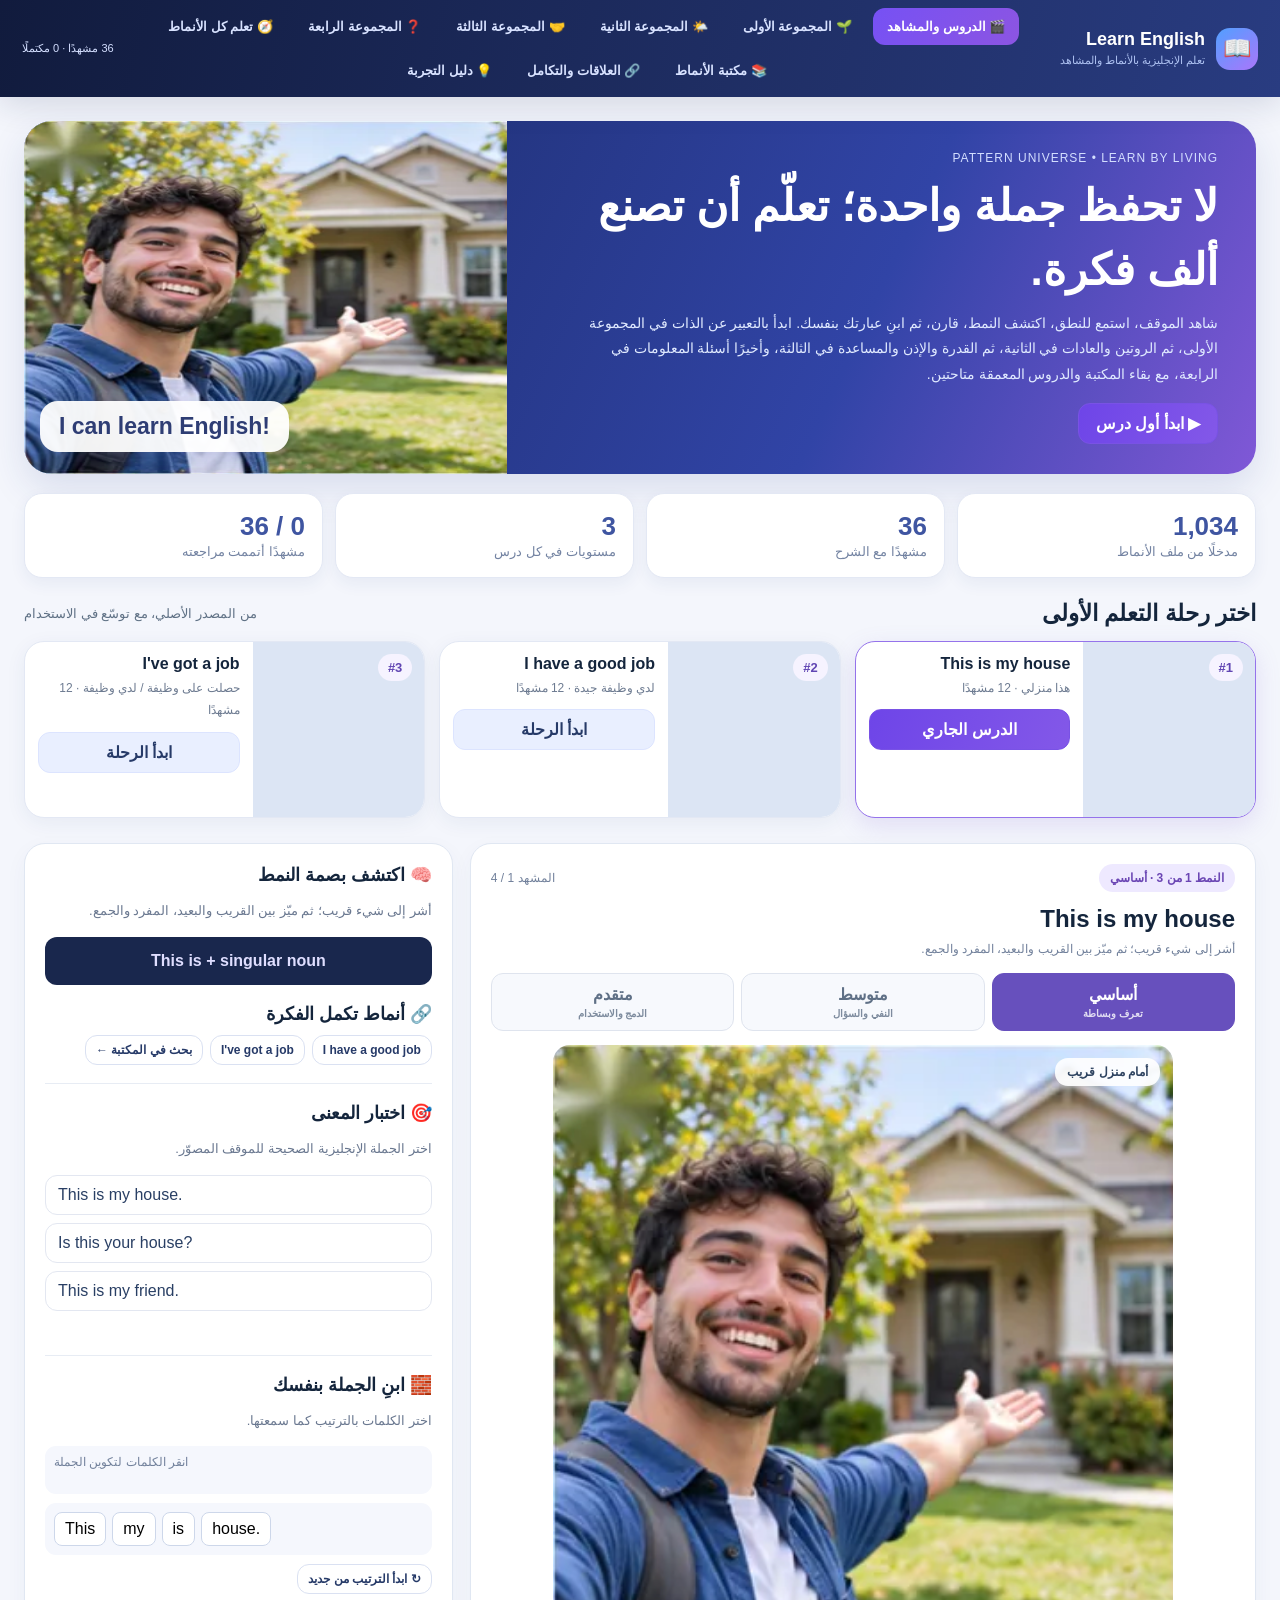
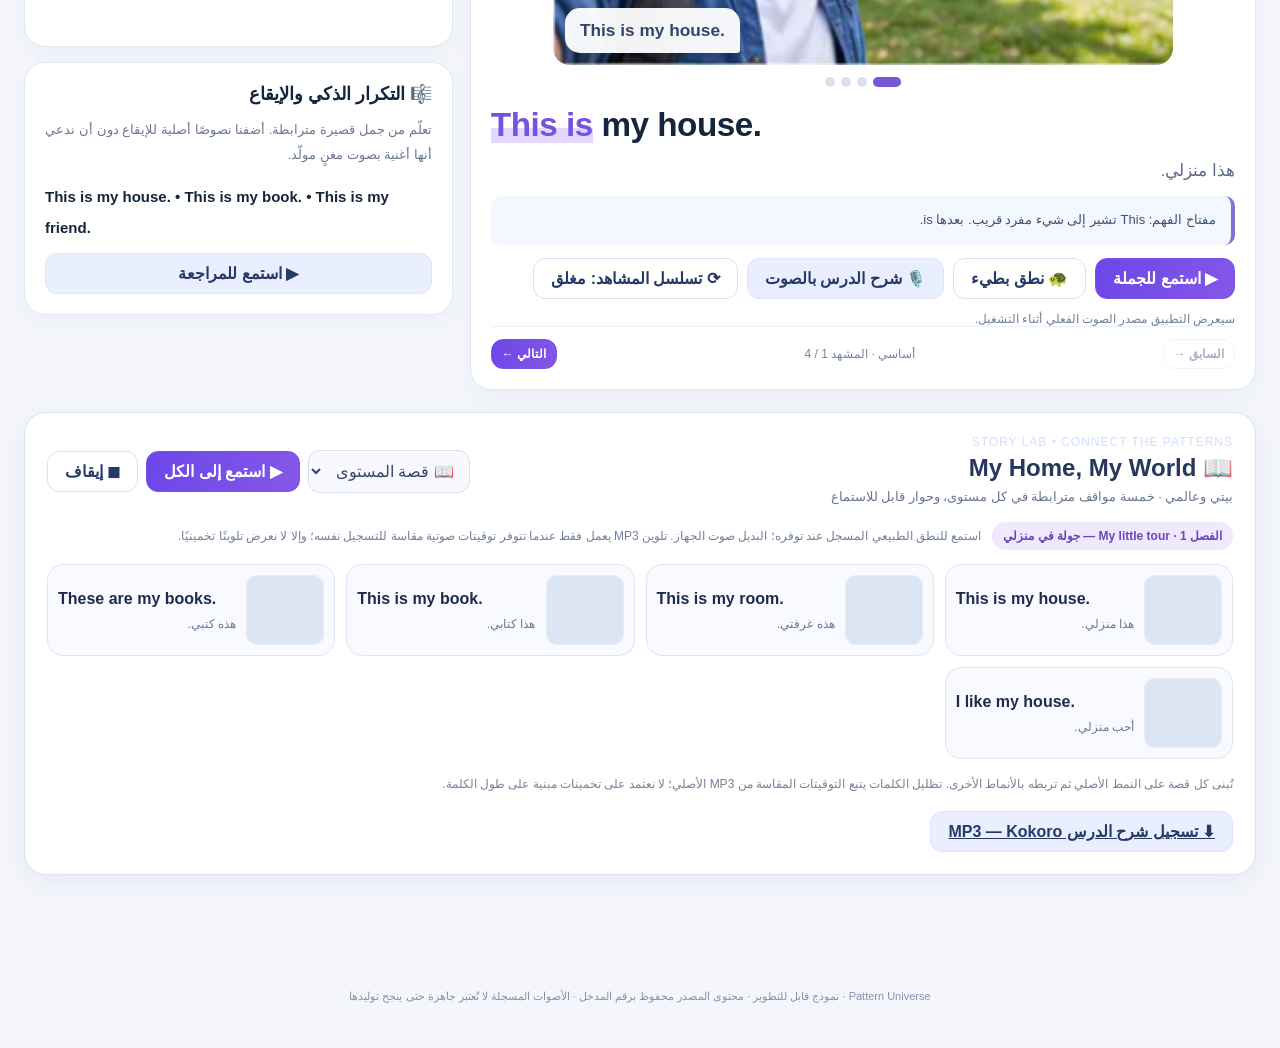
==== commit dcb9e61e: "Integrate Group Four questions, dialogue drills, and responsive view in public English preview" ====
--- a/learn-english-preview/index.html
+++ b/learn-english-preview/index.html
@@ -1,8 +1,8 @@
 <!doctype html>
 <html lang="ar" dir="rtl"><head><meta charset="utf-8"><meta name="viewport" content="width=device-width, initial-scale=1,viewport-fit=cover"><meta name="theme-color" content="#121d43"><meta name="description" content="Learn English through contextual scenes, grammar patterns and natural audio."><title>Learn English | عالم الأنماط والمشاهد</title><link rel="stylesheet" href="styles.css"><link rel="manifest" href="manifest.webmanifest"></head><body>
-<header class="topbar"><div class="topinner"><div class="logo"><span class="logoIcon">📖</span><div><b>Learn English</b><small>تعلم الإنجليزية بالأنماط والمشاهد</small></div></div><nav class="nav" aria-label="التنقل"><button data-view="learn" class="active">🎬 الدروس والمشاهد</button><button data-view="group-one">🌱 المجموعة الأولى</button><button data-view="group-two">🌤️ المجموعة الثانية</button><button data-view="group-three">🤝 المجموعة الثالثة</button><button data-view="paths">🧭 تعلم كل الأنماط</button><button data-view="catalog">📚 مكتبة الأنماط</button><button data-view="compare">🔗 العلاقات والتكامل</button><button data-view="guide">💡 دليل التجربة</button></nav><div class="headerStats" id="headerStats">ثلاث مجموعات · 54 نمطًا + 3 رحلات معمقة</div></div></header>
+<header class="topbar"><div class="topinner"><div class="logo"><span class="logoIcon">📖</span><div><b>Learn English</b><small>تعلم الإنجليزية بالأنماط والمشاهد</small></div></div><nav class="nav" aria-label="التنقل"><button data-view="learn" class="active">🎬 الدروس والمشاهد</button><button data-view="group-one">🌱 المجموعة الأولى</button><button data-view="group-two">🌤️ المجموعة الثانية</button><button data-view="group-three">🤝 المجموعة الثالثة</button><button data-view="group-four">❓ المجموعة الرابعة</button><button data-view="paths">🧭 تعلم كل الأنماط</button><button data-view="catalog">📚 مكتبة الأنماط</button><button data-view="compare">🔗 العلاقات والتكامل</button><button data-view="guide">💡 دليل التجربة</button></nav><div class="headerStats" id="headerStats">أربع مجموعات · 72 نمطًا + 3 رحلات معمقة</div></div></header>
 <div class="layout">
-<section id="view-learn"><div class="hero"><div class="heroText"><div class="kicker">PATTERN UNIVERSE • LEARN BY LIVING</div><h1>لا تحفظ جملة واحدة؛ تعلّم أن تصنع ألف فكرة.</h1><p>شاهد الموقف، استمع للنطق، اكتشف النمط، قارن، ثم ابنِ عبارتك بنفسك. ابدأ بالتعبير عن الذات في المجموعة الأولى، ثم الروتين والعادات في الثانية، ثم تعلّم القدرة وطلب الإذن والمساعدة والنصيحة في الثالثة، مع بقاء المكتبة والدروس المعمقة متاحتين.</p><button id="heroStart" class="btn primary">▶ ابدأ أول درس</button></div><div class="heroImg"><div class="illus"></div></div></div>
+<section id="view-learn"><div class="hero"><div class="heroText"><div class="kicker">PATTERN UNIVERSE • LEARN BY LIVING</div><h1>لا تحفظ جملة واحدة؛ تعلّم أن تصنع ألف فكرة.</h1><p>شاهد الموقف، استمع للنطق، اكتشف النمط، قارن، ثم ابنِ عبارتك بنفسك. ابدأ بالتعبير عن الذات في المجموعة الأولى، ثم الروتين والعادات في الثانية، ثم القدرة والإذن والمساعدة في الثالثة، وأخيرًا أسئلة المعلومات في الرابعة، مع بقاء المكتبة والدروس المعمقة متاحتين.</p><button id="heroStart" class="btn primary">▶ ابدأ أول درس</button></div><div class="heroImg"><div class="illus"></div></div></div>
 <div class="stats"><div class="stat"><b id="sPatterns">1,034</b><small>مدخلًا من ملف الأنماط</small></div><div class="stat"><b>36</b><small>مشهدًا مع الشرح</small></div><div class="stat"><b>3</b><small>مستويات في كل درس</small></div><div class="stat"><b id="sProgress">0 / 36</b><small>مشهدًا أتممت مراجعته</small></div></div>
 <div class="sectionTitle"><h2>اختر رحلة التعلم الأولى</h2><p>من المصدر الأصلي، مع توسّع في الاستخدام</p></div><div id="lessonCards" class="lessonCards"></div>
 <section class="study" id="study"><div class="card"><div class="cardpad"><div class="head"><span class="pill" id="lessonBadge">النمط الأول</span><span id="sceneCount" class="muted">المشهد 1 / 4</span></div><h2 id="lessonTitle" lang="en" dir="ltr" style="text-align:right;margin:0 0 5px">This is my house</h2><p class="muted" id="lessonDescription" style="margin:0 0 13px">أشر إلى ما حولك باللغة الإنجليزية.</p>
@@ -104,6 +104,34 @@
  <section class="g3Stories" aria-label="قصص متكاملة تربط أنماط الروتين"><div class="g3StoryHeading"><div><h2>📚 ثلاث قصص من الحياة اليومية</h2><p>Helping in Class · A Busy Afternoon · A Polite Invitation — اجمع القدرة والطلب والنصيحة في تواصل طبيعي.</p></div><button class="btn primary" id="g3ChapterAll">▶ استمع للقصة كاملة</button></div><div id="g3ChapterTabs" class="g3ChapterTabs"></div><div id="g3ChapterLines" class="g3StoryList"></div></section>
  <p class="g3Foot">تظهر الآن بطاقات توضيحية بسيطة لكل موقف حتى إنتاج أطالس WebP الواقعية. يُظلل التطبيق الكلمات بحسب توقيتات التسجيل المتحقق منها متى توفرت، ويستخدم نطق الجهاز بوضوح إذا لم تتوفر بعد.</p>
 </section>
+<section id="view-group-four" class="hidden g4Root" aria-labelledby="g4Heading">
+ <div class="g4Hero"><div><p class="g4Eyebrow">GROUP FOUR · REAL LANGUAGE IN REAL SITUATIONS</p><h1 id="g4Heading">أسأل وأفهم الإجابة وأبحث عن المعلومات</h1><p>18 نمطًا لتكوين الأسئلة عن الأشخاص والأشياء والأماكن والأوقات والأسباب والطريقة والعدد والسعر، مع 72 موقفًا وثلاث قصص متصلة.</p><div class="g4Stats"><span id="g4Progress">0 / 72 تجربة</span><span id="g4PatternProgress">0 / 18 أنماط</span></div></div><div class="g4HeroIcon" aria-hidden="true">🗣️📖</div></div>
+ <p id="g4Loading" class="g4Notice">تحميل المجموعة الرابعة...</p>
+ <nav id="g4PatternList" class="g4PatternList" aria-label="أنماط المجموعة الرابعة"></nav>
+ <article id="g4Lesson" class="g4Lesson">
+  <div class="g4TopLine"><span id="g4Number" class="pill">النمط الأول</span><span id="g4Source" class="muted"></span></div>
+  <div class="g4LessonGrid">
+   <section class="g4Main">
+    <header class="g4LessonHead"><h2 id="g4Title" dir="ltr" lang="en">This is</h2><p id="g4Meaning">هذا</p><div class="g4Formula" id="g4Formula" dir="ltr"></div></header>
+    <div class="g4Visual" id="g4Visual"></div><p id="g4SceneContext" class="g4Context"></p>
+    <div class="g4English" lang="en" dir="ltr" id="g4MainEnglish"></div><p id="g4MainArabic" class="g4Arabic"></p>
+    <div class="g4SceneNav"><span id="g4SceneNumber"></span><div id="g4SceneSteps" class="g4Dots"></div></div>
+    <div class="g4Actions"><button id="g4Speak" class="btn primary">🔊 استمع</button><button id="g4Slow" class="btn">🐢 نطق بطيء</button><button id="g4Stop" class="btn">◼ إيقاف</button><button id="g4Autoplay" class="btn alt">▶ استمع لجميع مواقف النمط</button></div>
+    <p id="g4AudioStatus" role="status" class="g4AudioStatus"></p>
+    <div class="g4StepNav"><button id="g4Prev" class="btn">→ السابق</button><button id="g4Next" class="btn primary">التالي ←</button></div>
+   </section>
+   <aside class="g4Sidebar">
+    <section class="g4Card"><h3>🧠 لماذا نستخدم هذا النمط؟</h3><p id="g4Explanation"></p><button id="g4Explain" class="btn alt">🎙️ استمع لشرح بالإنجليزية</button><p id="g4ExplanationEn" lang="en" dir="ltr" class="g4ExplanationEn"></p></section>
+    <section class="g4Card"><h3>⚖️ المقارنة التي تمنع الالتباس</h3><p id="g4Contrast"></p><h4>أنماط تكمل الفكرة</h4><div id="g4Relations" class="g4Related"></div></section>
+    <section class="g4Card"><h3>🎯 اختبار فهم الموقف</h3><label class="g4Check"><input id="g4Secret" type="checkbox"> إخفاء الجملة الأصلية أثناء التمرين</label><p id="g4QuizQuestion"></p><div id="g4QuizOptions" class="g4QuizChoices"></div><p id="g4QuizFeedback" aria-live="polite"></p></section>
+    <section class="g4Card"><h3>🧱 ابنِ العبارة بنفسك</h3><p class="g4Muted">اسمع ثم كوّن العبارة بالترتيب. يمكنك إرجاع أي كلمة بالنقر عليها.</p><div id="g4BuiltWords" class="g4Words g4Chosen"></div><div id="g4BankWords" class="g4Words"></div><button class="btn tiny" id="g4Reset">↻ إعادة ترتيب الكلمات</button><p id="g4BuildFeedback" aria-live="polite"></p></section>
+   </aside>
+  </div>
+ </article>
+ <section class="g4Stories" aria-label="قصة وحوار النمط"><div class="g4StoryHeading"><div><h2>📖 قصة النمط والحوار</h2><p>مواقف متتابعة تربط البنية بالاستخدام الطبيعي. يمكن سماع كل سطر وحده.</p></div><div class="g4Actions"><button class="btn" id="g4StoryToggle">🎭 انتقل إلى الحوار</button><button class="btn primary" id="g4StoryAll">▶ استمع للنص كاملًا</button></div></div><div id="g4StoryList" class="g4StoryList"></div></section>
+ <section class="g4Stories" aria-label="قصص متكاملة تربط أنماط الروتين"><div class="g4StoryHeading"><div><h2>📚 ثلاث قصص من الحياة اليومية</h2><p>Asking in Class · Finding My Way · Planning a Day — استخدم الأسئلة في الصف والطريق والتخطيط.</p></div><button class="btn primary" id="g4ChapterAll">▶ استمع للقصة كاملة</button></div><div id="g4ChapterTabs" class="g4ChapterTabs"></div><div id="g4ChapterLines" class="g4StoryList"></div></section>
+ <p class="g4Foot">تظهر الآن بطاقات توضيحية بسيطة لكل موقف حتى إنتاج أطالس WebP الواقعية. يُظلل التطبيق الكلمات بحسب توقيتات التسجيل المتحقق منها متى توفرت، ويستخدم نطق الجهاز بوضوح إذا لم تتوفر بعد.</p>
+</section>
 <section id="view-paths" class="hidden">
 <div class="sectionTitle"><div><h2>🧭 مسارات تعلم جميع الأنماط</h2><p>مكتبة المصدر كاملة، مع فصل الدروس المصورة المسجلة عن المحتوى الذي لا يزال قيد الإنتاج</p></div></div>
 <div class="patternPathMetrics"><span>📚 <b>1,034</b> مدخلًا مصدرًا</span><span>🧠 <b>15</b> تصنيفًا أوليًا</span><span>🎬 <b>3</b> دروس مصورة ومزامنة</span></div>
@@ -133,4 +161,4 @@
 <section id="view-guide" class="hidden"><div class="sectionTitle"><h2>💡 كيف تستخدم التجربة؟</h2></div><div class="card cardpad"><h3>من الموقف إلى القدرة على التعبير</h3><p>ابدأ بمشهد أساسي، واستمع إلى الجملة والتفسير الإنجليزي، ثم انتقل إلى المستوى المتوسط لرؤية النفي والسؤال والمقارنة. في المستوى المتقدم تعرّف على دمج الأنماط في جمل أخرى. بعد ذلك افتح المكتبة للانتقال بحسب الكلمة المفتاحية أو التصنيف أو عمق الجملة.</p><p class="hintline">مهم: الدروس الثلاثة محتوى تعليمي مؤلف ومراجع مبدئيًا لهذه التجربة. أما مستويات العمق والوسوم في مكتبة المصدر كلها فهي آلية تقريبية وليست تصنيف CEFR معتمدًا. عند توليد مقاطع Kokoro عبر GitHub Actions، يستخدم التطبيق MP3 المسجل تلقائيًا؛ وإلى أن تتوفر، يستخدم صوت المتصفح ويصرّح بذلك.</p><h3>معايير إنتاج النسخة الكاملة</h3><p>كل نمط أصلي → أهداف وشرح مختصر → مشاهد متعددة مع صور بأبعاد ثابتة → فرق عن الأنماط المجاورة → أمثلة سياقية → مشهد محادثة → أسئلة واختبار إنتاج مستقل → مراجعة صوتية ثم تكرار متباعد.</p></div></section></div>
 <footer class="footer">Pattern Universe · نموذج قابل للتطوير · محتوى المصدر محفوظ برقم المدخل · الأصوات المسجلة لا تُعتبر جاهزة حتى ينجح توليدها</footer>
 <dialog id="patternDialog"><div class="dialogbody"><div class="head"><span class="pill" id="modalId"></span><button class="btn tiny" id="modalClose" aria-label="إغلاق">✕</button></div><h2 id="modalEn" lang="en"></h2><p id="modalRule"></p><div id="modalTags" class="categoryChips"></div><div id="modalNeighbors" class="relationBox" style="margin:10px 0 16px;display:block;line-height:2.5"></div><div class="actions"><button class="btn primary" id="modalSpeak">▶ استمع</button><button class="btn" id="modalStudy">🧭 تعلم هذا النمط</button><button class="btn" id="modalRelated">🔗 اذهب للدرس المرتبط</button></div><p class="note">الشرح الإنجليزي في هذه النافذة من ملف المصدر الأصلي، وقد يحتاج تدقيقًا لغويًا.</p></div></dialog>
-<div id="toast" role="status"></div><script defer src="readalong-assist.js"></script><script defer src="pattern-learning.js"></script><script defer src="group-one.js"></script><script defer src="group-two.js"></script><script defer src="group-three.js"></script><script src="assets/audio-bundles/this-basics.js"></script><script src="assets/audio-bundles/this-stories12.js"></script><script src="assets/audio-bundles/this-stories3-dialogue.js"></script><script src="assets/audio-bundles/have-basics.js"></script><script src="assets/audio-bundles/have-stories12.js"></script><script src="assets/audio-bundles/have-stories3-dialogue.js"></script><script src="assets/audio-bundles/got-basics.js"></script><script src="assets/audio-bundles/got-stories12.js"></script><script src="assets/audio-bundles/got-stories3-dialogue.js"></script><script type="module" src="app.js"></script></body></html>+<div id="toast" role="status"></div><script defer src="readalong-assist.js"></script><script defer src="pattern-learning.js"></script><script defer src="group-one.js"></script><script defer src="group-two.js"></script><script defer src="group-three.js"></script><script defer src="group-four.js"></script><script src="assets/audio-bundles/this-basics.js"></script><script src="assets/audio-bundles/this-stories12.js"></script><script src="assets/audio-bundles/this-stories3-dialogue.js"></script><script src="assets/audio-bundles/have-basics.js"></script><script src="assets/audio-bundles/have-stories12.js"></script><script src="assets/audio-bundles/have-stories3-dialogue.js"></script><script src="assets/audio-bundles/got-basics.js"></script><script src="assets/audio-bundles/got-stories12.js"></script><script src="assets/audio-bundles/got-stories3-dialogue.js"></script><script type="module" src="app.js"></script></body></html>
--- a/learn-english-preview/styles.css
+++ b/learn-english-preview/styles.css
@@ -156,3 +156,13 @@
 .g3RoutineCard{background:radial-gradient(circle at 22% 14%,#effffa,#dceff8 55%,#e2e8fa)}
 .g3LineEnglish{font-weight:500}
 .g3Focus{font-weight:900;color:#245e9d;text-decoration:underline;text-decoration-color:#a5cbdc;text-decoration-thickness:2px;text-underline-offset:4px}
+
+/* Keep the horizontally scrollable lesson navigation in its own mobile grid row.
+   The status text must never sit over lesson-tab buttons when the header is sticky. */
+@media (max-width:680px){
+  .topinner{display:grid;grid-template-columns:minmax(0,1fr) auto;align-items:center;column-gap:8px;row-gap:5px}
+  .topinner .logo{grid-column:1;grid-row:1;min-width:0}
+  .topinner .headerStats{grid-column:2;grid-row:1;margin:0;max-width:126px;pointer-events:none}
+  .topinner .nav{grid-column:1/-1;grid-row:2;order:initial;display:flex;flex-wrap:nowrap;overflow-x:auto;overflow-y:hidden;width:100%;min-width:0;position:relative;z-index:2;overscroll-behavior-x:contain}
+  .topinner .nav button{flex:0 0 auto;white-space:nowrap}
+}
